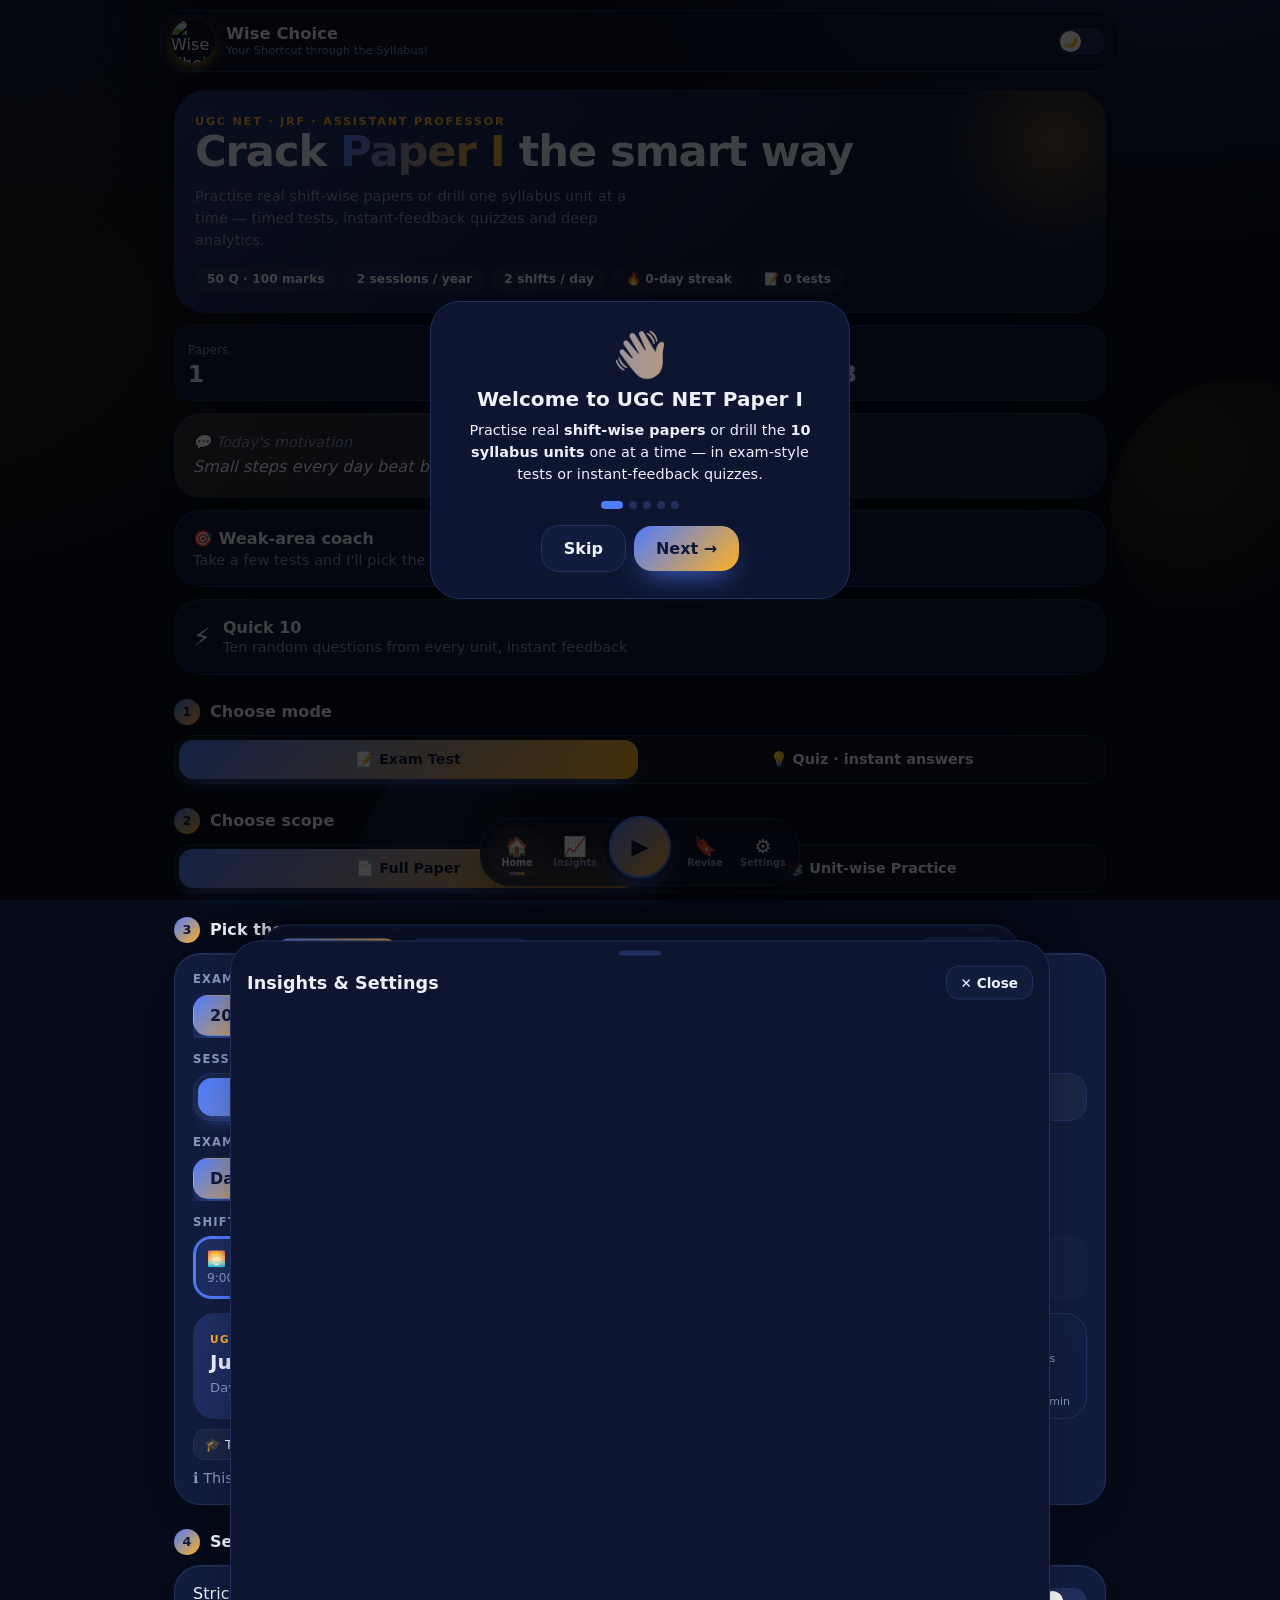
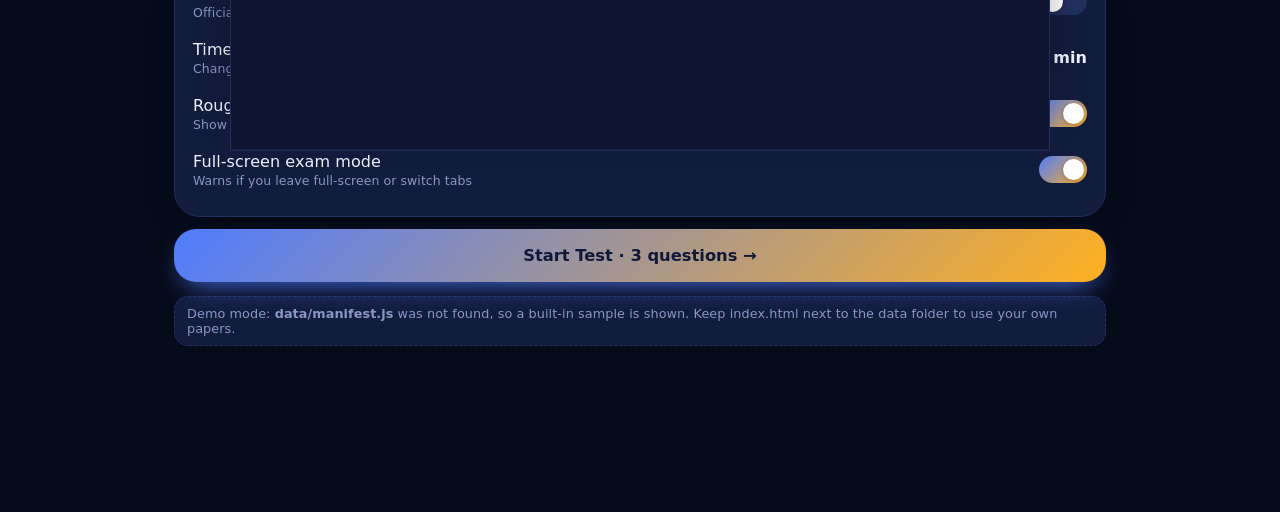
==== index.html @ 8ab63c0c "Add files via upload" ====
<!DOCTYPE html>
<html lang="en" data-theme="dark" data-pal="royal" data-motion="on">
<head>
<meta charset="UTF-8">
<meta name="viewport" content="width=device-width, initial-scale=1, viewport-fit=cover">
<meta name="theme-color" content="#060b1a">
<title>UGC NET JRF Paper I · Wise Choice</title>
<link rel="stylesheet" href="style.css">
<link rel="icon" type="image/png" href="favicon.png">
<link rel="apple-touch-icon" href="apple-touch-icon.png">
</head>
<body data-view="home">
<div class="bg"><i></i><i></i><i></i><i></i></div>

<!-- floating glass header island -->
<header>
  <span class="brand"><img class="mk" src="logo.png" alt="Wise Choice logo" width="44" height="44"><span><b>Wise Choice</b><small>Your Shortcut through the Syllabus!</small></span></span>
  <button class="sw" id="tgl" data-act="theme" aria-label="Dark / light mode"><i></i></button>
</header>
<main id="app"></main>

<!-- question palette drawer -->
<div class="shade" id="shade" data-act="closegrid"></div>
<div id="drawer" aria-label="Question palette"></div>

<!-- insights / revision / settings sheet -->
<div class="shade" id="shade2" data-act="closesheet"></div>
<div id="sheet" aria-label="Insights, revision and settings">
  <div class="grab"></div>
  <div class="shead"><b>Insights &amp; Settings</b><button class="btn g s" data-act="closesheet">✕ Close</button></div>
  <div class="tabs" id="stabs"></div>
  <div id="sbody"></div>
</div>

<!-- rough pad + calculator -->
<div id="tools" aria-label="Rough work pad and calculator">
  <div class="thead">
    <div class="row"><button class="chip on" id="tabPad" data-act="ttab" data-v="pad">✏️ Rough pad</button><button class="chip" id="tabCalc" data-act="ttab" data-v="calc">🧮 Calculator</button></div>
    <button class="btn g s" data-act="toolsclose">✕ Close</button>
  </div>
  <div id="padWrap">
    <div class="ptools">
      <button class="dot on" data-pc="auto" data-act="padcol" data-v="auto" style="background:var(--tx)" aria-label="Default ink"></button>
      <button class="dot" data-pc="#ef4444" data-act="padcol" data-v="#ef4444" style="background:#ef4444" aria-label="Red"></button>
      <button class="dot" data-pc="#3b82f6" data-act="padcol" data-v="#3b82f6" style="background:#3b82f6" aria-label="Blue"></button>
      <button class="dot" data-pc="#10b981" data-act="padcol" data-v="#10b981" style="background:#10b981" aria-label="Green"></button>
      <button class="chip" id="bErase" data-act="paderase">🧽 Eraser</button>
      <button class="chip" data-act="padundo">↩ Undo</button>
      <button class="chip" data-act="padclear">Clear</button>
    </div>
    <canvas id="pad"></canvas>
  </div>
  <div id="calcWrap" style="display:none">
    <div class="cdisp"><small id="cexp"></small><b id="cval">0</b></div>
    <div class="ckeys" id="ckeys"></div>
  </div>
</div>

<input type="file" id="imp" accept=".json,application/json" style="display:none">

<!-- floating action dock: navigation on every screen, test tools during a test -->
<nav id="dock" data-mode="nav" aria-label="Quick actions">
  <button class="dk n" id="dHome" data-act="home" aria-label="Home"><i>🏠</i><span>Home</span></button>
  <button class="dk n" id="dIns"  data-act="sheet" data-v="all" aria-label="Insights"><i>📈</i><span>Insights</span></button>
  <button class="dk go n" data-act="go" aria-label="Start"><i>▶</i></button>
  <button class="dk n" id="dRev"  data-act="sheet" data-v="sav" aria-label="Revision"><i>🔖</i><span>Revise</span></button>
  <button class="dk n" id="dSet"  data-act="sheet" data-v="set" aria-label="Settings"><i>⚙️</i><span>Settings</span></button>

  <button class="dk t" id="bGrid" data-act="grid" aria-label="Question palette"><i>▦</i><span>Palette</span></button>
  <button class="dk t" id="bPad"  data-act="tools" data-v="pad" aria-label="Rough pad"><i>✏️</i><span>Pad</span></button>
  <button class="dk t" id="bCalc" data-act="tools" data-v="calc" aria-label="Calculator"><i>🧮</i><span>Calc</span></button>
  <button class="dk t" data-act="sheet" data-v="all" aria-label="Insights"><i>📈</i><span>Stats</span></button>
  <button class="dk t danger" id="bExit" data-act="exit" aria-label="Exit test"><i>✕</i><span>Exit</span></button>
</nav>

<!-- overlays -->
<div class="ov" id="pause"><div class="ovc">
  <div class="big">⏸</div><h2>Test paused</h2>
  <p class="mu" style="margin:6px 0 16px">The timer is stopped · <b id="pLeft"></b> left.<br>Questions are hidden while paused.</p>
  <div class="row" style="justify-content:center"><button class="btn" data-act="unpause">▶ Resume</button><button class="btn g" data-act="pauseexit">Save &amp; exit</button></div>
</div></div>
<div class="ov dim" id="warn"><div class="ovc">
  <div class="big">⚠️</div><h2>You left full-screen</h2>
  <p class="mu" style="margin:6px 0 16px">In the real exam this would be flagged. Your timer is still running.</p>
  <div class="row" style="justify-content:center"><button class="btn" data-act="fsback">Return to full-screen</button><button class="btn g" data-act="fsskip">Continue</button></div>
</div></div>
<div class="ov dim" id="tour"></div>
<canvas id="cf"></canvas><div id="toast"></div>

<!-- 1) exam rules + units + shifts + quotes + list of paper files -->
<script src="data/manifest.js"></script>
<!-- 2) app logic (paper files are loaded from the paths in manifest.js) -->
<script src="app.js"></script>
</body>
</html>
---- style.css ----
/* ===== UGC NET JRF Paper I · "Aurora" design ===== */
[data-theme=dark]{--bg:#060b1a;--bg2:#0d1530;--card:#121c3d;--tx:#eef2ff;--mu:#8b97c4;--bd:#223060;--gl:#ffffff0a;--sh:#000a}
[data-theme=light]{--bg:#f4f1ea;--bg2:#fffdf8;--card:#ffffff;--tx:#10183a;--mu:#5f6a96;--bd:#e2ddd0;--gl:#10183a08;--sh:#2a2a5040}
[data-pal=royal]{--a:#4f7cff;--b:#ffb020}
[data-pal=emerald]{--a:#1fbf8f;--b:#f2d04b}
[data-pal=sunset]{--a:#ff8a3d;--b:#f0486b}
[data-pal=violet]{--a:#8b6cff;--b:#ff7ac6}
[data-pal=rose]{--a:#f0567a;--b:#ffb36b}
html{font-size:var(--fs,16px)}
*{box-sizing:border-box;margin:0;font-family:system-ui,-apple-system,"Segoe UI",Roboto,"Helvetica Neue",sans-serif;-webkit-tap-highlight-color:transparent}
body{color:var(--tx);min-height:100vh;min-height:100dvh;overflow-x:hidden;transition:background .3s,color .3s;letter-spacing:.005em;
  background:radial-gradient(900px 520px at 90% -10%,color-mix(in srgb,var(--a) 26%,transparent),transparent 70%),radial-gradient(700px 420px at -10% 35%,color-mix(in srgb,var(--b) 14%,transparent),transparent 70%),var(--bg);background-attachment:fixed}
button{font:inherit;color:inherit;cursor:pointer}
b{font-weight:800}
.mu{color:var(--mu);font-size:.9rem}

/* decorative orbs */
.bg{position:fixed;inset:0;z-index:0;pointer-events:none;overflow:hidden}
[data-motion=off] .bg{display:none}
.bg i{position:absolute;border-radius:50%;opacity:.16;background:radial-gradient(circle at 30% 30%,var(--a),transparent 70%);animation:drift 24s ease-in-out infinite alternate}
.bg i:nth-child(1){width:320px;height:320px;top:-70px;left:-80px}
.bg i:nth-child(2){width:260px;height:260px;top:42%;right:-90px;background:radial-gradient(circle at 30% 30%,var(--b),transparent 70%);animation-duration:30s;animation-delay:-8s}
.bg i:nth-child(3){width:200px;height:200px;bottom:-60px;left:28%;animation-duration:26s;animation-delay:-14s}
.bg i:nth-child(4){width:90px;height:90px;top:20%;left:62%;background:radial-gradient(circle,var(--b),transparent 70%);animation-duration:19s}
@keyframes drift{to{transform:translate3d(50px,-60px,0) scale(1.2)}}

/* floating header island */
header{position:sticky;top:10px;z-index:20;display:flex;justify-content:space-between;align-items:center;gap:10px;width:calc(100% - 24px);max-width:960px;margin:calc(10px + env(safe-area-inset-top)) auto 0;padding:8px 14px 8px 10px;border-radius:24px;border:1px solid var(--bd);background:color-mix(in srgb,var(--bg2) 72%,transparent);backdrop-filter:blur(18px);-webkit-backdrop-filter:blur(18px);box-shadow:0 14px 34px -22px var(--sh)}
body[data-view=test] header{display:none}
.brand{display:flex;align-items:center;gap:11px;min-width:0}
.brand img.mk{width:44px;height:44px;border-radius:50%;object-fit:cover;box-shadow:0 4px 16px -4px var(--b);flex:none}
.brand b{display:block;font-size:1.02rem;line-height:1.1}
.brand small{display:block;color:var(--mu);font-size:.7rem;margin-top:2px}
main{position:relative;z-index:1;max-width:960px;margin:0 auto;padding:18px 14px 150px}
main.in{animation:in .4s cubic-bezier(.2,.8,.2,1)}
@keyframes in{from{opacity:0;transform:translateY(16px)}}
h1{font-size:clamp(1.7rem,6.4vw,2.7rem);line-height:1.08;letter-spacing:-.025em;font-weight:900}
h2{font-size:1.05rem;font-weight:800}
.grad{background:linear-gradient(100deg,var(--a),var(--b));-webkit-background-clip:text;background-clip:text;color:transparent}

/* switch */
.sw{width:48px;height:27px;border-radius:20px;border:0;background:var(--bd);position:relative;flex:none;transition:background .25s}
.sw i{position:absolute;top:3px;left:3px;width:21px;height:21px;border-radius:50%;background:#fff;display:grid;place-items:center;font-size:12px;font-style:normal;transition:transform .25s;box-shadow:0 1px 4px #0004}
.sw.on,[data-theme=light] #tgl{background:linear-gradient(135deg,var(--a),var(--b))}
.sw.on i,[data-theme=light] #tgl i{transform:translateX(21px)}
#tgl i::before{content:"🌙"}[data-theme=light] #tgl i::before{content:"☀️"}

/* surfaces */
.card{background:var(--card);border:1px solid var(--bd);border-radius:26px;padding:18px;margin-bottom:12px;box-shadow:0 1px 0 #ffffff0d inset,0 20px 44px -30px var(--sh)}
.hero{position:relative;overflow:hidden;border-radius:32px;padding:24px 20px 20px;margin-bottom:12px;border:1px solid var(--bd);background:linear-gradient(135deg,color-mix(in srgb,var(--a) 30%,var(--card)),var(--card) 62%)}
.hero::after{content:"";position:absolute;right:-60px;top:-60px;width:220px;height:220px;border-radius:50%;background:radial-gradient(circle,color-mix(in srgb,var(--b) 55%,transparent),transparent 70%);opacity:.55;pointer-events:none}
.kick{font-size:.7rem;font-weight:800;letter-spacing:.16em;text-transform:uppercase;color:var(--b)}
.hero p{margin:10px 0 14px;max-width:48ch;line-height:1.55;position:relative}
.hero h1,.hero .kick,.hero .row{position:relative;z-index:1}
.pill{display:inline-block;font-size:.76rem;font-weight:800;padding:5px 11px;border-radius:12px;background:var(--gl);border:1px solid var(--bd)}
.bento{display:grid;grid-template-columns:repeat(3,1fr);gap:10px;margin-bottom:12px}
.stats{display:grid;grid-template-columns:repeat(2,1fr);gap:10px;margin-bottom:12px}
.stat{background:var(--card);border:1px solid var(--bd);border-radius:20px;padding:13px}
.stat .mu{font-size:.74rem}
.stat b{display:block;font-size:1.45rem;margin-top:2px;letter-spacing:-.02em;background:linear-gradient(120deg,var(--tx),var(--a));-webkit-background-clip:text;background-clip:text;color:transparent}
.quote{background:linear-gradient(135deg,color-mix(in srgb,var(--b) 14%,var(--card)),var(--card));font-style:italic}
.quote p{margin-top:4px;line-height:1.5}
.hint{display:flex;justify-content:space-between;align-items:center;gap:10px}
.quick{display:flex;align-items:center;gap:12px;text-align:left;width:100%;cursor:pointer;font:inherit}
.quick i{font-style:normal;font-size:1.6rem}
.note{font-size:.8rem;padding:9px 12px;border-radius:14px;background:var(--card);border:1px dashed var(--bd);margin-top:14px;color:var(--mu)}
.tag{font-size:.72rem;padding:2px 9px;border-radius:10px;background:var(--bd);color:var(--mu);white-space:nowrap}

/* build-your-session steps */
.step{display:flex;align-items:center;gap:10px;margin:24px 0 10px;font-weight:800}
.step i{font-style:normal;width:26px;height:26px;border-radius:50%;display:grid;place-items:center;font-size:.8rem;color:#10183a;background:linear-gradient(135deg,var(--a),var(--b))}
.lbl{font-size:.72rem;font-weight:800;letter-spacing:.1em;text-transform:uppercase;color:var(--mu);margin:14px 0 7px}
.lbl:first-child{margin-top:0}
.seg{display:flex;gap:4px;padding:4px;border-radius:18px;background:var(--gl);border:1px solid var(--bd)}
.seg button{flex:1;border:0;background:transparent;padding:11px 8px;border-radius:14px;font-weight:700;font-size:.9rem;transition:.2s}
.seg button.on{background:linear-gradient(135deg,var(--a),var(--b));color:#10183a;box-shadow:0 8px 20px -10px var(--a)}
.seg button:disabled{opacity:.35}
.hscroll{display:flex;gap:8px;overflow-x:auto;scrollbar-width:none;padding:2px 0}
.hscroll::-webkit-scrollbar{display:none}
.hscroll .chip{flex:none;white-space:nowrap}
.chips{display:flex;flex-wrap:wrap;gap:8px}
.chip{padding:10px 16px;border-radius:15px;border:1px solid var(--bd);background:var(--card);font-weight:700;transition:transform .15s}
.chip:active{transform:scale(.94)}
.chip.on{background:linear-gradient(135deg,var(--a),var(--b));color:#10183a;font-weight:800;border-color:transparent;box-shadow:0 8px 20px -8px var(--a)}
.chip:disabled{opacity:.35}
.shifts{display:grid;grid-template-columns:1fr 1fr;gap:10px}
.shift{display:flex;flex-direction:column;gap:3px;text-align:left;padding:13px;border-radius:18px;border:1px solid var(--bd);background:var(--gl);transition:.2s;position:relative}
.shift b{font-size:.95rem}.shift small{color:var(--mu);font-size:.76rem}
.shift em{position:absolute;right:11px;top:11px;font-style:normal;font-size:.72rem;font-weight:800;padding:2px 8px;border-radius:9px;background:var(--bd)}
.shift.on{border-color:var(--a);background:color-mix(in srgb,var(--a) 18%,var(--card));box-shadow:0 0 0 2px var(--a) inset}
.shift:disabled{opacity:.35}

/* paper ticket */
.ticket{display:flex;align-items:stretch;border-radius:22px;overflow:hidden;border:1px solid var(--bd);margin-top:14px;background:linear-gradient(135deg,color-mix(in srgb,var(--a) 20%,var(--card)),var(--card))}
.ticket>div:first-child{flex:1;padding:14px 16px}
.ticket small{font-size:.66rem;font-weight:800;letter-spacing:.14em;text-transform:uppercase;color:var(--b)}
.ticket b{display:block;font-size:1.25rem;margin:3px 0}
.ticket span{font-size:.82rem;color:var(--mu)}
.ticket .tr{display:grid;gap:2px;place-content:center;text-align:center;padding:10px 16px;border-left:2px dashed var(--bd);min-width:96px}
.ticket .tr b{font-size:1.4rem;margin:0}
.ticket .tr span{font-size:.68rem}

/* unit grid */
.tgrid{display:flex;flex-wrap:wrap;gap:8px;margin-top:10px}
.tgrid .tag{display:flex;align-items:center;gap:6px;padding:7px 11px;border-radius:12px;font-size:.78rem;background:var(--gl);color:var(--tx);border:1px solid var(--bd)}
.units{display:grid;grid-template-columns:repeat(2,1fr);gap:10px;margin-top:10px}
@media(min-width:620px){.units{grid-template-columns:repeat(3,1fr)}.bento{gap:12px}}
.unit{position:relative;display:flex;flex-direction:column;gap:6px;text-align:left;padding:13px;border-radius:20px;border:1px solid var(--bd);background:var(--gl);min-height:98px;transition:.2s}
.unit .ui{font-size:1.4rem;line-height:1}
.unit .un{font-size:.82rem;font-weight:800;line-height:1.2}
.unit .um{font-size:.68rem;color:var(--mu);font-weight:700;letter-spacing:.06em;text-transform:uppercase}
.unit .cn{position:absolute;right:10px;top:10px;min-width:26px;padding:2px 8px;border-radius:10px;background:var(--bd);font-size:.75rem;font-weight:800;text-align:center}
.unit.on{border-color:var(--a);background:color-mix(in srgb,var(--a) 20%,var(--card));box-shadow:0 0 0 2px var(--a) inset}
.unit:disabled{opacity:.35}
.mdot{display:inline-block;width:8px;height:8px;border-radius:50%;margin-left:5px;vertical-align:middle}
.mu .mdot{margin:0 2px 0 8px}
.line{display:flex;justify-content:space-between;align-items:center;gap:12px;padding:10px 0}
.line small{display:block;color:var(--mu);font-size:.78rem;margin-top:2px}
.row{display:flex;gap:8px;flex-wrap:wrap;align-items:center}
input[type=number]{width:76px;padding:8px;border-radius:12px;border:1px solid var(--bd);background:var(--bg);color:var(--tx)}

/* buttons */
.btn{border:0;padding:13px 22px;border-radius:18px;font-weight:800;color:#10183a;background:linear-gradient(135deg,var(--a),var(--b));box-shadow:0 12px 28px -12px var(--a);transition:transform .15s}
.btn:active{transform:scale(.95)}
.btn.g{color:var(--tx);background:var(--card);border:1px solid var(--bd);box-shadow:none}
.btn.s{padding:8px 14px;font-size:.85rem;border-radius:13px}
.btn.cta{width:100%;padding:17px;font-size:1.02rem;border-radius:22px}
.sel:focus,.btn:focus-visible,.chip:focus-visible,.opt:focus-visible,.unit:focus-visible,.shift:focus-visible{outline:2px solid var(--a);outline-offset:2px}

/* floating dock */
#dock{position:fixed;left:50%;bottom:calc(14px + env(safe-area-inset-bottom));transform:translateX(-50%);z-index:30;display:flex;align-items:flex-end;gap:2px;padding:7px 8px;border-radius:30px;border:1px solid var(--bd);background:color-mix(in srgb,var(--bg2) 80%,transparent);backdrop-filter:blur(20px);-webkit-backdrop-filter:blur(20px);box-shadow:0 18px 40px -14px var(--sh);max-width:calc(100% - 16px)}
.dk{position:relative;width:56px;height:52px;border:0;border-radius:20px;background:transparent;display:flex;flex-direction:column;align-items:center;justify-content:center;gap:1px;transition:transform .2s,background .2s}
.dk i{font-style:normal;font-size:19px;line-height:1}
.dk span{font-size:.6rem;font-weight:700;color:var(--mu)}
.dk:active{transform:scale(.88)}
.dk.on{background:var(--gl)}.dk.on span{color:var(--tx)}
.dk.on::after{content:"";position:absolute;bottom:3px;width:16px;height:3px;border-radius:3px;background:linear-gradient(90deg,var(--a),var(--b))}
.dk.go{width:62px;height:62px;margin:-22px 4px 0;border-radius:50%;background:linear-gradient(135deg,var(--a),var(--b));box-shadow:0 12px 26px -8px var(--a),0 0 0 5px color-mix(in srgb,var(--bg) 85%,transparent)}
.dk.go i{font-size:22px;color:#10183a}
.dk.go::after{content:"";position:absolute;inset:0;border-radius:50%;border:2px solid var(--a);animation:ring 2.6s ease-out infinite;pointer-events:none}
[data-motion=off] .dk.go::after{display:none}
@keyframes ring{from{transform:scale(1);opacity:.7}to{transform:scale(1.55);opacity:0}}
.dk.danger i{color:#ef4444}
#dock[data-mode=nav] .t{display:none}
#dock[data-mode=test] .n{display:none}
#dock[data-mode=test] .dk{width:54px}

/* shades, drawer, sheet */
.shade{position:fixed;inset:0;background:#0008;z-index:40;display:none}
.shade.show{display:block}
#shade2{z-index:60}
#drawer{position:fixed;top:0;right:0;height:100%;width:300px;max-width:86vw;z-index:50;background:var(--bg2);border-left:1px solid var(--bd);border-radius:26px 0 0 26px;padding:20px;padding-top:calc(20px + env(safe-area-inset-top));overflow:auto;transform:translateX(105%);transition:transform .32s cubic-bezier(.2,.8,.2,1)}
#drawer.show{transform:none}
#sheet{position:fixed;left:0;right:0;bottom:0;height:90vh;height:90dvh;max-width:820px;margin:0 auto;z-index:70;background:var(--bg2);border:1px solid var(--bd);border-radius:30px 30px 0 0;display:flex;flex-direction:column;transform:translateY(105%);transition:transform .34s cubic-bezier(.2,.8,.2,1);box-shadow:0 -20px 50px -20px var(--sh)}
#sheet.show{transform:none}
.grab{width:42px;height:5px;border-radius:5px;background:var(--bd);margin:9px auto 0}
.shead{display:flex;justify-content:space-between;align-items:center;padding:10px 16px 4px}
.shead b{font-size:1.1rem}
.tabs{display:flex;gap:8px;overflow-x:auto;padding:6px 16px 10px;scrollbar-width:none}
.tabs::-webkit-scrollbar{display:none}
.tabs .chip{white-space:nowrap;padding:8px 14px;font-size:.86rem;flex:none}
#sbody{flex:1;overflow:auto;padding:4px 16px calc(28px + env(safe-area-inset-bottom))}
.sec{font-weight:800;font-size:.76rem;letter-spacing:.08em;text-transform:uppercase;color:var(--mu);margin:18px 0 8px}
.empty{text-align:center;padding:40px 10px;color:var(--mu)}.empty b{display:block;font-size:2.2rem;margin-bottom:6px}
.bar{height:7px;border-radius:7px;background:var(--bd);overflow:hidden;margin:8px 0 12px}
.bar i{display:block;height:100%;background:linear-gradient(90deg,var(--a),var(--b));transition:width .3s}
.strip{display:flex;flex-wrap:wrap;gap:5px;margin-bottom:12px}
.strip span{min-width:27px;height:27px;border-radius:9px;font-size:.7rem;display:grid;place-items:center;color:#fff;font-weight:700;padding:0 3px}
.cnum{display:flex;flex-wrap:wrap;gap:5px;margin-top:6px}
.cnum span{min-width:26px;height:24px;padding:0 6px;border-radius:8px;display:grid;place-items:center;font-size:.72rem;font-weight:700;color:#fff}
.mtx{display:grid;grid-template-columns:1.4fr repeat(3,1fr);gap:6px;font-size:.85rem;text-align:center;align-items:center}
.mtx b{font-size:.75rem;color:var(--mu)}.mtx .l{text-align:left;font-weight:700}
.legend{display:flex;align-items:center;gap:4px;justify-content:flex-end;font-size:.72rem;color:var(--mu);margin-top:6px}
.legend i{width:12px;height:12px;border-radius:3px;display:inline-block;background:var(--a)}
.codes{display:flex;flex-wrap:wrap;gap:4px 10px;font-size:.68rem;color:var(--mu);margin-top:6px}.codes b{color:var(--tx)}
.dot{width:28px;height:28px;border-radius:50%;border:2px solid var(--bg2);box-shadow:0 0 0 1px var(--bd)}
.dot.on{box-shadow:0 0 0 3px var(--tx)}

/* test screen */
.cap{position:sticky;top:calc(10px + env(safe-area-inset-top));z-index:15;display:flex;align-items:center;justify-content:space-between;gap:8px;padding:8px 10px 8px 16px;margin-bottom:10px;border-radius:22px;border:1px solid var(--bd);background:color-mix(in srgb,var(--bg2) 78%,transparent);backdrop-filter:blur(18px);-webkit-backdrop-filter:blur(18px);box-shadow:0 14px 30px -20px var(--sh)}
.cq b{font-size:1.05rem}.cq span{color:var(--mu);font-size:.8rem;margin-left:6px}
.cap .row{flex-wrap:nowrap}
.timer{font-weight:800;padding:7px 14px;border-radius:14px;background:var(--gl);border:1px solid var(--bd);font-variant-numeric:tabular-nums}
.timer.low{color:#ef4444}
.sm{margin-bottom:14px}.sm .chip{padding:6px 12px;font-size:.85rem}
.tscroll{flex-wrap:nowrap;overflow-x:auto;scrollbar-width:none;padding-bottom:2px}
.tscroll::-webkit-scrollbar{display:none}
.tscroll .chip{flex:none;white-space:nowrap}
.qt{display:block;font-size:1.14rem;line-height:1.55;font-weight:700}
.psg{margin:10px 0 4px;padding:12px 14px;border-radius:16px;background:var(--gl);border:1px solid var(--bd);line-height:1.6;font-size:.95rem}
.psg table{border-collapse:collapse;width:100%;font-size:.9rem}
.psg th,.psg td{border:1px solid var(--bd);padding:6px 10px;text-align:center}
.psg th{background:var(--gl)}
.opt{display:flex;align-items:center;gap:12px;width:100%;text-align:left;padding:13px 14px;margin-top:10px;border-radius:18px;border:1px solid var(--bd);background:var(--gl);transition:transform .15s,background .2s}
.opt .ol{flex:none;width:30px;height:30px;border-radius:10px;display:grid;place-items:center;font-weight:900;font-size:.85rem;background:var(--bd)}
.opt .ot{flex:1;line-height:1.4}
button.opt:active{transform:scale(.98)}
.opt.sel{background:linear-gradient(135deg,var(--a),var(--b));color:#10183a;border-color:transparent;font-weight:700}
.opt.sel .ol{background:#10183a22}
.opt.ok{background:#10b98126;border-color:#10b981}.opt.ok .ol{background:#10b981;color:#fff}
.opt.bad{background:#ef444426;border-color:#ef4444}.opt.bad .ol{background:#ef4444;color:#fff}
.expl{margin-top:12px;padding:12px 14px;border-radius:16px;background:var(--gl);border:1px solid var(--bd);line-height:1.55;font-size:.95rem;animation:in .25s}
.flags{display:flex;flex-wrap:wrap;align-items:center;gap:6px;margin-top:14px}
.flags .chip{padding:6px 12px;font-size:.82rem}
.grid{display:grid;grid-template-columns:repeat(5,1fr);gap:8px;margin:14px 0}
.qn{aspect-ratio:1;border-radius:13px;border:1px solid var(--bd);background:var(--card);font-weight:800}
.qn.ans{background:#10b981;color:#fff;border-color:#10b981}.qn.mk{background:#f59e0b;color:#fff;border-color:#f59e0b}.qn.cur{outline:3px solid var(--a)}
.qn.ok{background:#10b981;color:#fff;border-color:#10b981}.qn.bad{background:#ef4444;color:#fff;border-color:#ef4444}
.big{font-size:2.8rem;font-weight:900;background:linear-gradient(90deg,var(--a),var(--b));-webkit-background-clip:text;background-clip:text;color:transparent}
.actions{display:flex;gap:8px;align-items:center}

/* result */
.res{text-align:center;padding:24px 16px 20px;background:linear-gradient(180deg,color-mix(in srgb,var(--a) 16%,var(--card)),var(--card))}
.ringw{position:relative;width:200px;height:200px;margin:2px auto 10px}
.ringw svg{width:100%;height:100%;transform:rotate(-90deg);overflow:visible}
.ringw .t{fill:none;stroke:var(--bd);stroke-width:9}
.ringw .f{fill:none;stroke:url(#rg);stroke-width:9;stroke-linecap:round;stroke-dasharray:326.7;stroke-dashoffset:326.7;animation:rg 1.7s cubic-bezier(.2,.8,.2,1) .15s forwards;filter:drop-shadow(0 0 7px var(--a))}
@keyframes rg{to{stroke-dashoffset:var(--o)}}
.ringc{position:absolute;inset:0;display:grid;place-content:center;gap:2px}
.ringc b{font-size:2.5rem;line-height:1;letter-spacing:-.03em}
.ringc small{color:var(--mu);font-size:.85rem}
.res h3{font-size:1.25rem;margin-bottom:4px}
.rp{display:flex;gap:8px;justify-content:center;flex-wrap:wrap;margin:12px 0 6px}
.rp span{padding:5px 12px;border-radius:12px;background:var(--gl);border:1px solid var(--bd);font-size:.82rem;font-weight:700}
#cf{position:fixed;inset:0;width:100%;height:100%;pointer-events:none;z-index:120}

/* overlays */
.ov{position:fixed;inset:0;z-index:90;background:var(--bg);display:none;place-items:center;padding:20px}
.ov.show{display:grid}
.ov.dim{background:#000b;z-index:95}
#tour{z-index:100}
.ovc{max-width:420px;width:100%;text-align:center;background:var(--bg2);border:1px solid var(--bd);border-radius:30px;padding:26px}
.ovc h2{margin:6px 0 8px;font-size:1.25rem}.ovc p{line-height:1.55}
.dots{display:flex;justify-content:center;gap:6px;margin:16px 0}
.dots i{width:8px;height:8px;border-radius:50%;background:var(--bd)}
.dots i.on{background:var(--a);width:22px;border-radius:6px}
#toast{position:fixed;left:50%;top:calc(22px + env(safe-area-inset-top));transform:translate(-50%,-20px);z-index:110;background:var(--bg2);color:var(--tx);border:1px solid var(--bd);padding:10px 16px;border-radius:16px;font-size:.88rem;font-weight:700;opacity:0;pointer-events:none;transition:.25s;max-width:90vw;box-shadow:0 8px 24px var(--sh)}
#toast.show{opacity:1;transform:translate(-50%,0)}

/* rough pad + calculator */
#tools{position:fixed;left:0;right:0;bottom:0;height:54vh;height:54dvh;max-width:760px;margin:0 auto;z-index:35;background:var(--bg2);border:1px solid var(--bd);border-radius:28px 28px 0 0;display:flex;flex-direction:column;transform:translateY(105%);transition:transform .3s cubic-bezier(.2,.8,.2,1);box-shadow:0 -14px 36px -14px var(--sh)}
#tools.show{transform:none}
.thead{display:flex;justify-content:space-between;align-items:center;padding:12px 14px 6px;gap:8px}
.thead .chip{padding:7px 12px;font-size:.85rem}
#padWrap{flex:1;display:flex;flex-direction:column;min-height:0;padding:0 12px calc(12px + env(safe-area-inset-bottom))}
.ptools{display:flex;gap:8px;align-items:center;flex-wrap:wrap;margin-bottom:8px}
.ptools .chip{padding:5px 11px;font-size:.8rem}.ptools .dot{width:24px;height:24px}
#pad{flex:1;min-height:0;width:100%;border-radius:16px;border:1px dashed var(--bd);background:var(--card);touch-action:none;cursor:crosshair}
#calcWrap{flex:1;min-height:0;display:flex;flex-direction:column;padding:0 12px calc(12px + env(safe-area-inset-bottom))}
.cdisp{background:var(--card);border:1px solid var(--bd);border-radius:16px;padding:8px 14px;text-align:right;margin-bottom:8px}
.cdisp small{display:block;min-height:1em;color:var(--mu);font-size:.8rem}
.cdisp b{font-size:1.7rem;font-variant-numeric:tabular-nums;word-break:break-all}
.ckeys{flex:1;min-height:0;display:grid;grid-template-columns:repeat(4,1fr);grid-template-rows:repeat(5,1fr);gap:6px}
.ckeys button{border-radius:14px;border:1px solid var(--bd);background:var(--card);font-size:1.15rem;font-weight:700;min-height:0}
.ckeys button:active{transform:scale(.94)}
.ckeys .op{background:var(--bd)}
.ckeys .eq{background:linear-gradient(135deg,var(--a),var(--b));color:#10183a;border:0}

@media(min-width:760px){.shifts{gap:14px}.units{gap:12px}}
@media(prefers-reduced-motion:reduce){*{animation:none!important;transition:none!important}.ringw .f{stroke-dashoffset:var(--o)}}
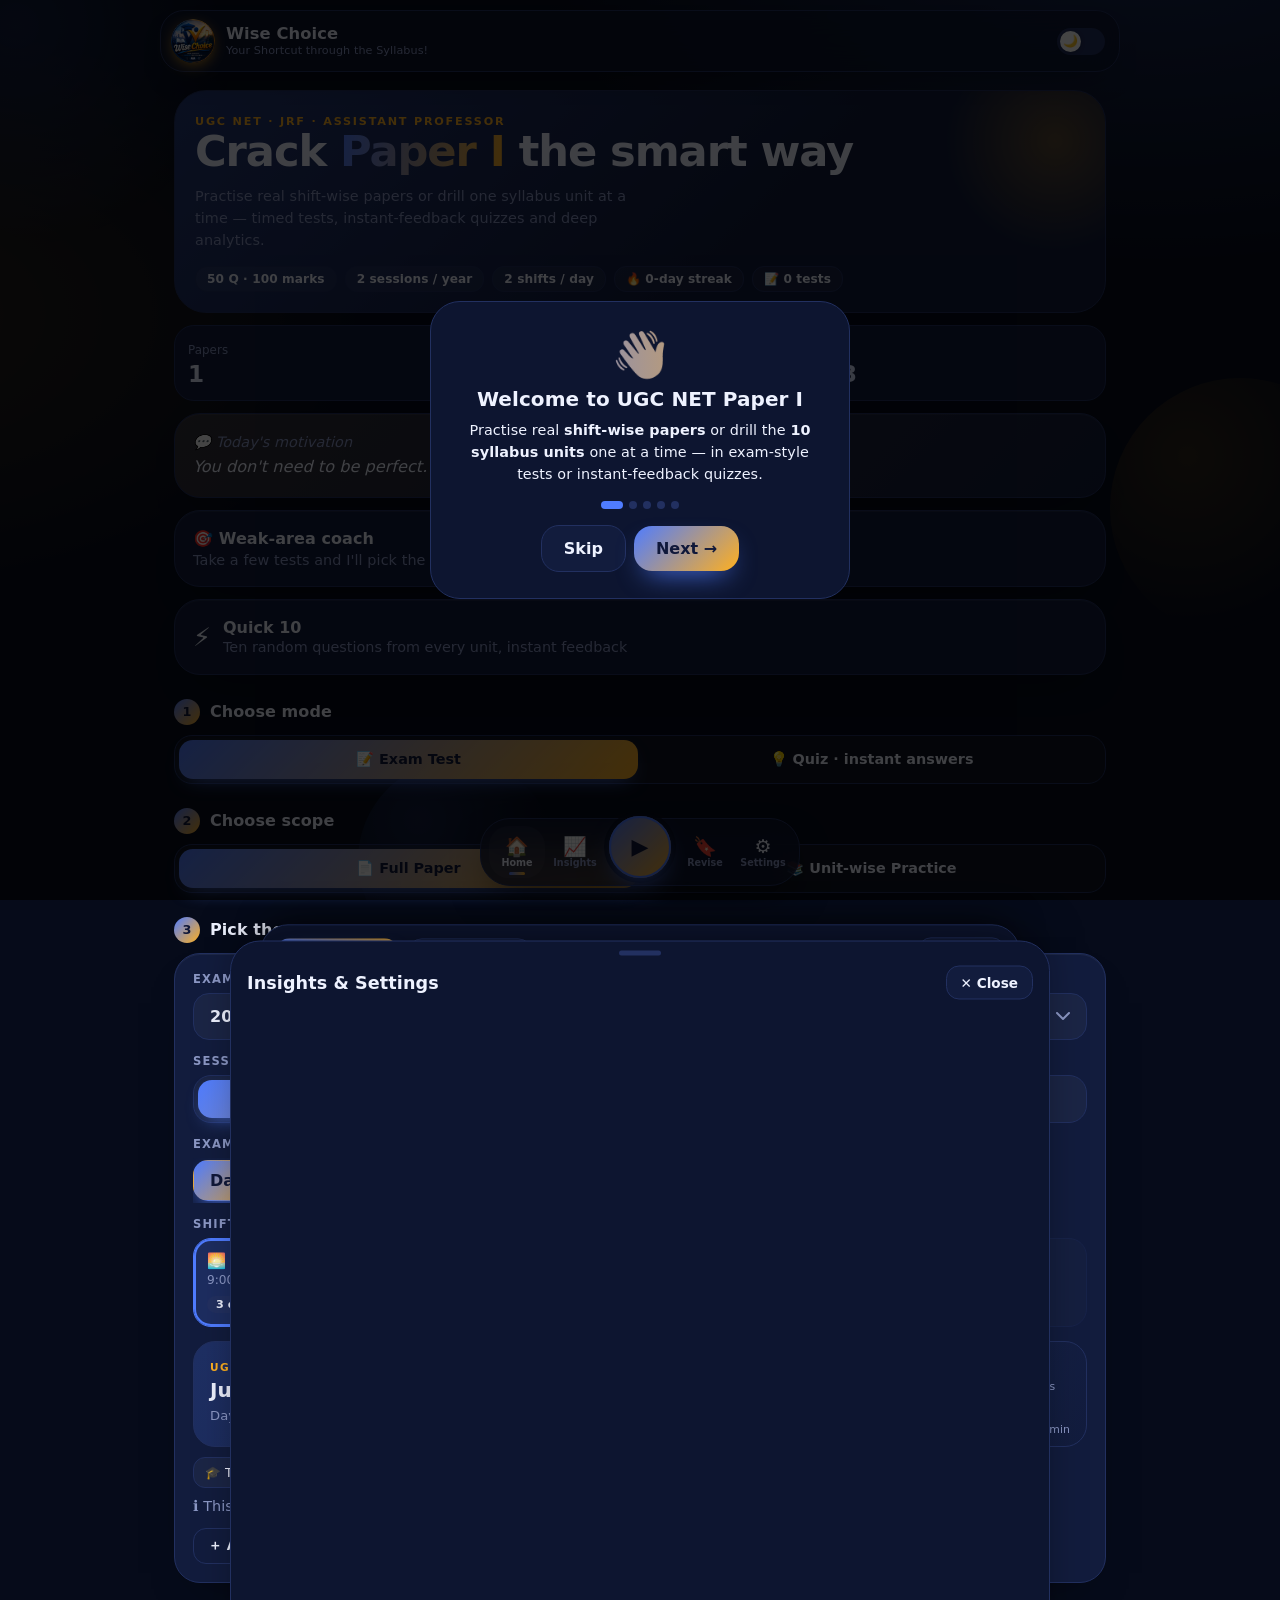
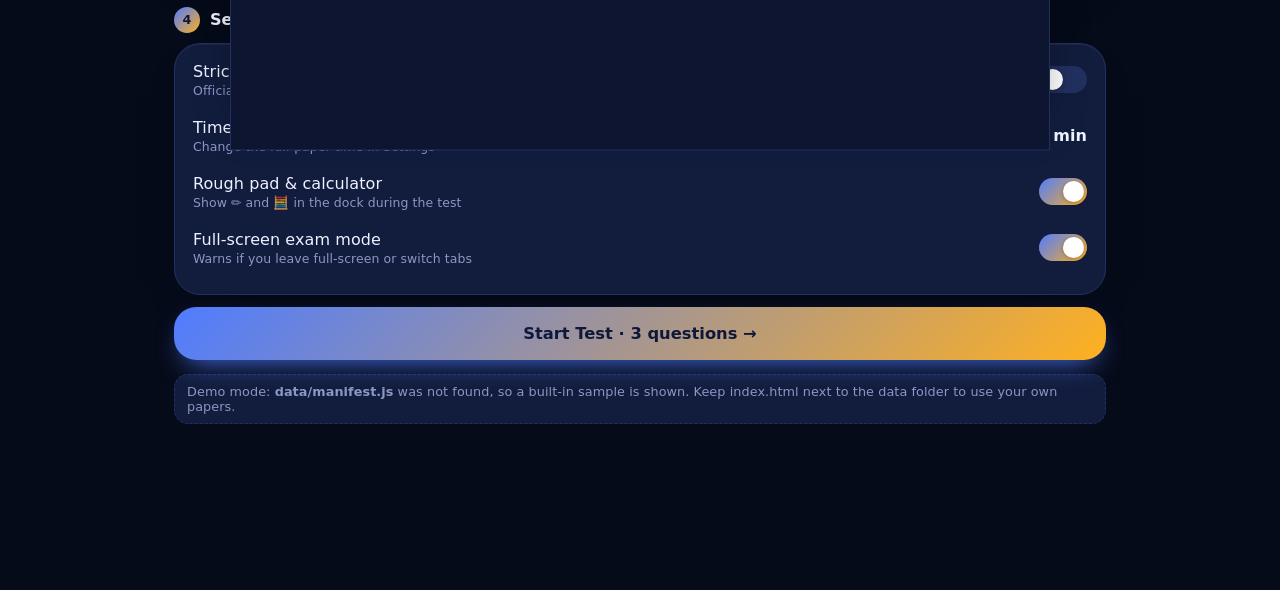
==== commit 6321f432: "Add files via upload" ====
--- a/index.html
+++ b/index.html
@@ -14,14 +14,14 @@
 
 <!-- floating glass header island -->
 <header>
-  <span class="brand"><img class="mk" src="logo.png" alt="Wise Choice logo" width="44" height="44"><span><b>Wise Choice</b><small>Your Shortcut through the Syllabus!</small></span></span>
+  <span class="brand"><img class="mk" src="logo.png" alt="Wise Choice logo" width="44" height="44" onerror="this.style.display='none'"><span><b>Wise Choice</b><small>Your Shortcut through the Syllabus!</small></span></span>
   <button class="sw" id="tgl" data-act="theme" aria-label="Dark / light mode"><i></i></button>
 </header>
 <main id="app"></main>
 
 <!-- question palette drawer -->
 <div class="shade" id="shade" data-act="closegrid"></div>
-<div id="drawer" aria-label="Question palette"></div>
+<div id="drawer" role="dialog" aria-label="Question palette"></div>
 
 <!-- insights / revision / settings sheet -->
 <div class="shade" id="shade2" data-act="closesheet"></div>
@@ -57,6 +57,7 @@
 </div>
 
 <input type="file" id="imp" accept=".json,application/json" style="display:none">
+<input type="file" id="pf" accept=".js,.json,.txt,text/javascript,application/json,text/plain" style="display:none">
 
 <!-- floating action dock: navigation on every screen, test tools during a test -->
 <nav id="dock" data-mode="nav" aria-label="Quick actions">
@@ -85,11 +86,12 @@
   <div class="row" style="justify-content:center"><button class="btn" data-act="fsback">Return to full-screen</button><button class="btn g" data-act="fsskip">Continue</button></div>
 </div></div>
 <div class="ov dim" id="tour"></div>
+<div class="ov dim" id="addp" role="dialog" aria-modal="true" aria-label="Add a paper"></div>
 <canvas id="cf"></canvas><div id="toast"></div>
 
-<!-- 1) exam rules + units + shifts + quotes + list of paper files -->
+<!-- 1) exam rules + units + shifts + quotes + the list of paper files (data/manifest.js) -->
 <script src="data/manifest.js"></script>
-<!-- 2) app logic (paper files are loaded from the paths in manifest.js) -->
+<!-- 2) app logic (loads every file listed in manifest.js) -->
 <script src="app.js"></script>
 </body>
 </html>
--- a/style.css
+++ b/style.css
@@ -86,7 +86,7 @@
 .shifts{display:grid;grid-template-columns:1fr 1fr;gap:10px}
 .shift{display:flex;flex-direction:column;gap:3px;text-align:left;padding:13px;border-radius:18px;border:1px solid var(--bd);background:var(--gl);transition:.2s;position:relative}
 .shift b{font-size:.95rem}.shift small{color:var(--mu);font-size:.76rem}
-.shift em{position:absolute;right:11px;top:11px;font-style:normal;font-size:.72rem;font-weight:800;padding:2px 8px;border-radius:9px;background:var(--bd)}
+.shift .sq{align-self:flex-start;margin-top:6px;font-size:.7rem;font-weight:800;padding:2px 9px;border-radius:9px;background:var(--bd)}
 .shift.on{border-color:var(--a);background:color-mix(in srgb,var(--a) 18%,var(--card));box-shadow:0 0 0 2px var(--a) inset}
 .shift:disabled{opacity:.35}
 
@@ -258,3 +258,21 @@
 
 @media(min-width:760px){.shifts{gap:14px}.units{gap:12px}}
 @media(prefers-reduced-motion:reduce){*{animation:none!important;transition:none!important}.ringw .f{stroke-dashoffset:var(--o)}}
+
+
+/* ---- dropdown (year / day pickers) ---- */
+.dd{width:100%;appearance:none;-webkit-appearance:none;font:inherit;font-weight:700;color:var(--tx);padding:13px 44px 13px 16px;border-radius:16px;border:1px solid var(--bd);background-color:var(--gl);
+  background-image:url("data:image/svg+xml,%3Csvg xmlns='http://www.w3.org/2000/svg' width='14' height='9' viewBox='0 0 14 9'%3E%3Cpath d='M1 1l6 6 6-6' fill='none' stroke='%238b97c4' stroke-width='2' stroke-linecap='round' stroke-linejoin='round'/%3E%3C/svg%3E");
+  background-repeat:no-repeat;background-position:right 16px center;cursor:pointer;transition:border-color .2s,box-shadow .2s}
+.dd:hover{border-color:var(--a)}
+.dd:focus-visible{outline:2px solid var(--a);outline-offset:2px}
+[data-theme=dark] .dd{color-scheme:dark}[data-theme=light] .dd{color-scheme:light}
+.dd option{color:var(--tx);background:var(--card)}
+
+/* ---- add-a-paper dialog + owner check card ---- */
+#addp .ovc{max-height:92dvh;overflow:auto}
+#addp .dd{margin-bottom:2px}
+.warn{margin-top:12px;font-size:.84rem;line-height:1.45;padding:9px 12px;border-radius:14px;background:color-mix(in srgb,#f59e0b 16%,var(--card));border:1px solid color-mix(in srgb,#f59e0b 45%,var(--bd))}
+.warnbox{border-color:color-mix(in srgb,#f59e0b 55%,var(--bd))}
+.warnbox ul{margin:8px 0 0 18px;font-size:.84rem;line-height:1.55}
+.warnbox code{font-family:ui-monospace,Menlo,Consolas,monospace;font-size:.8rem;background:var(--gl);padding:1px 6px;border-radius:6px}
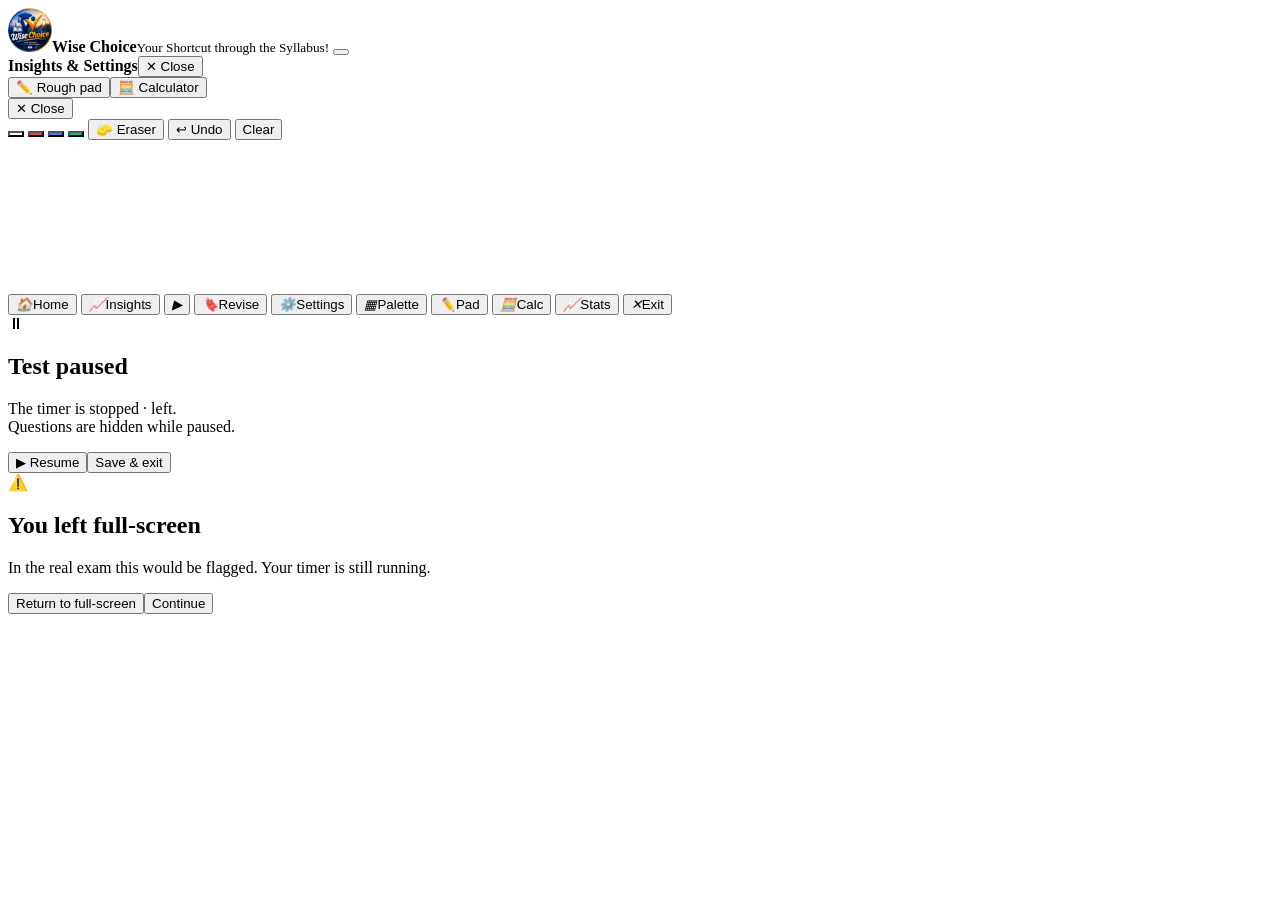
==== commit ba069d8e: "Add files via upload" ====
--- a/index.html
+++ b/index.html
@@ -4,8 +4,9 @@
 <meta charset="UTF-8">
 <meta name="viewport" content="width=device-width, initial-scale=1, viewport-fit=cover">
 <meta name="theme-color" content="#060b1a">
+<meta name="description" content="UGC NET JRF Paper I — practise real shift-wise papers and unit-wise questions with timed tests, instant feedback and analytics.">
 <title>UGC NET JRF Paper I · Wise Choice</title>
-<link rel="stylesheet" href="style.css">
+<link rel="stylesheet" href="css/style.css">
 <link rel="icon" type="image/png" href="favicon.png">
 <link rel="apple-touch-icon" href="apple-touch-icon.png">
 </head>
@@ -89,9 +90,10 @@
 <div class="ov dim" id="addp" role="dialog" aria-modal="true" aria-label="Add a paper"></div>
 <canvas id="cf"></canvas><div id="toast"></div>
 
-<!-- 1) exam rules + units + shifts + quotes + the list of paper files (data/manifest.js) -->
-<script src="data/manifest.js"></script>
-<!-- 2) app logic (loads every file listed in manifest.js) -->
-<script src="app.js"></script>
+<!-- data: exam rules + the list of papers (edit with admin.html) -->
+<script src="data/config.js"></script>
+<script src="data/papers.js"></script>
+<!-- app logic: loads every paper listed in data/papers.js -->
+<script src="js/app.js"></script>
 </body>
 </html>
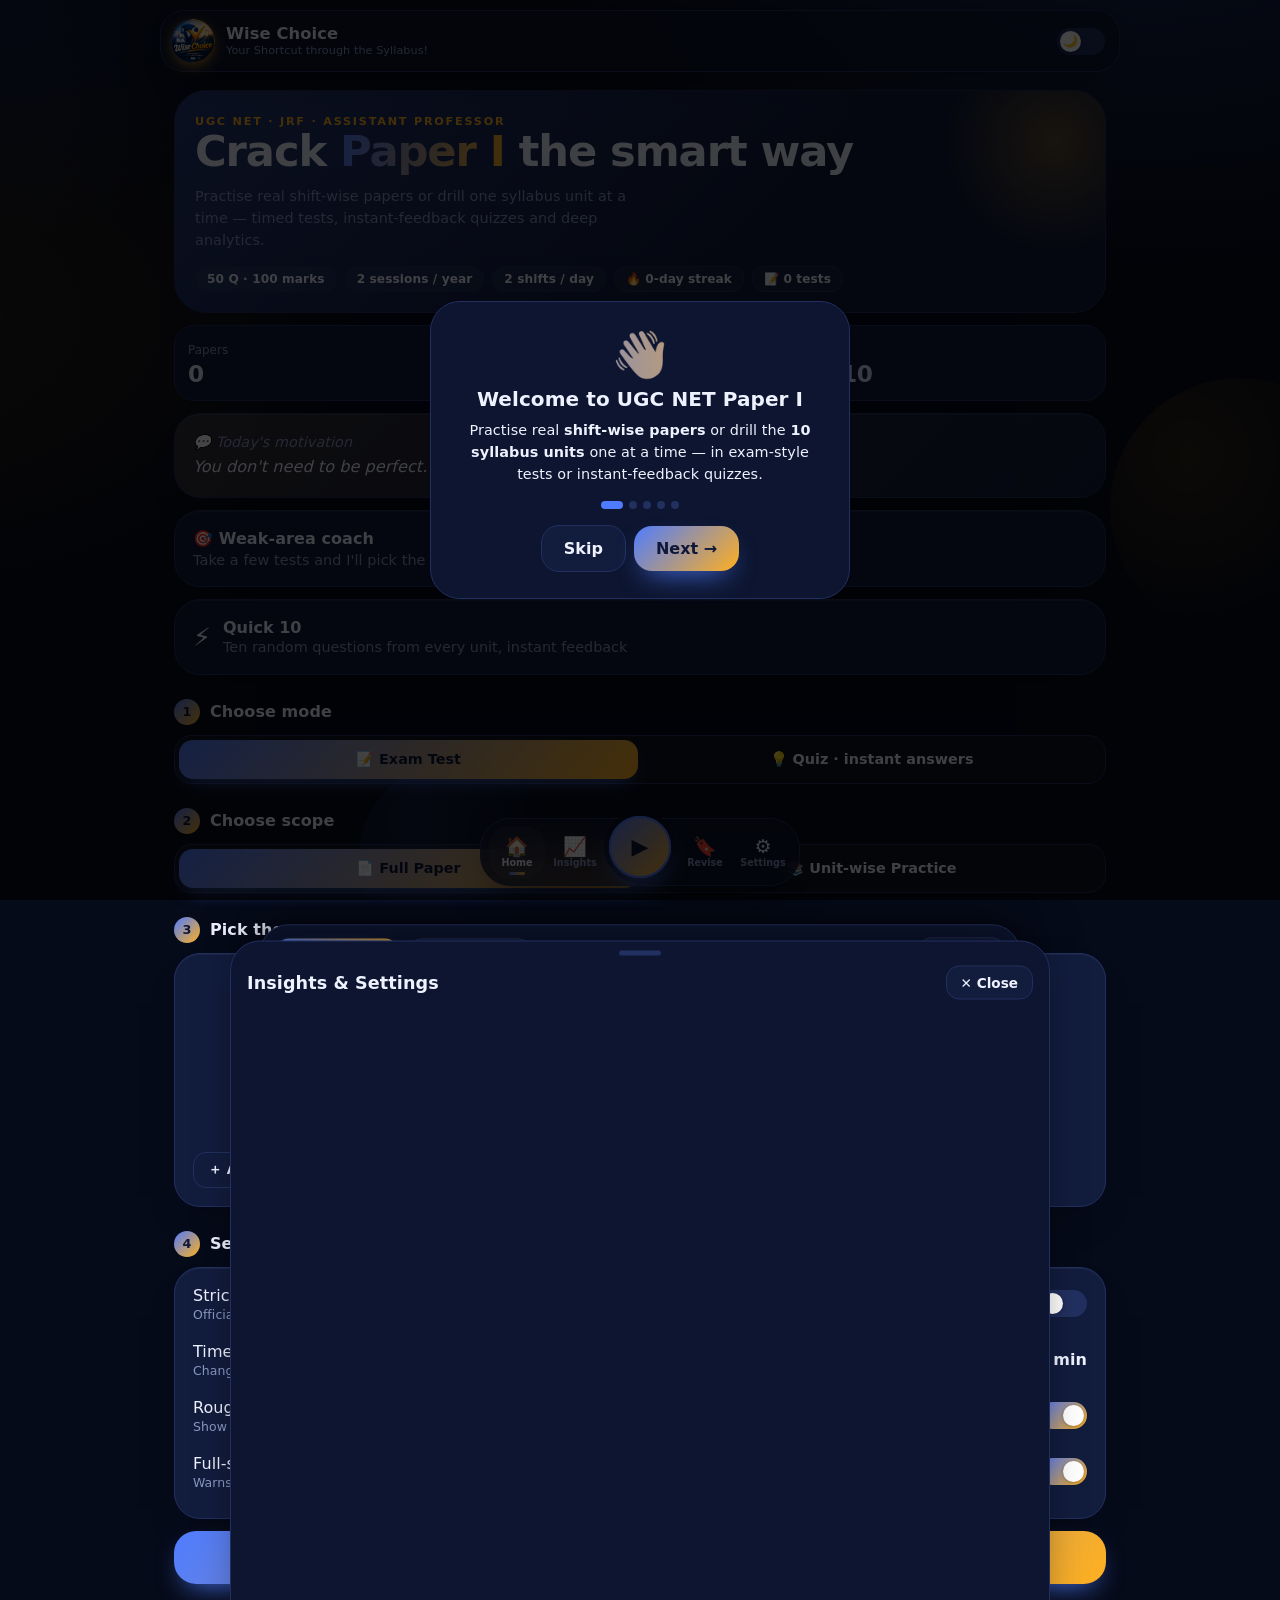
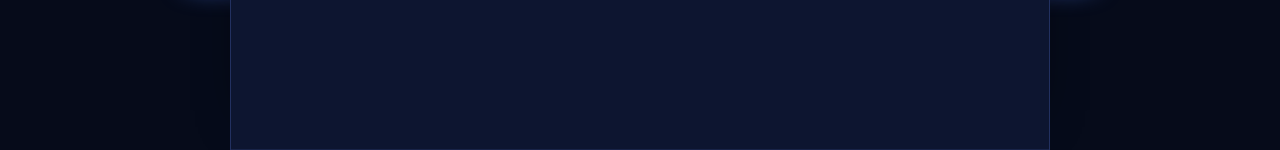
==== commit 7ef75cfd: "Add files via upload" ====
--- a/index.html
+++ b/index.html
@@ -6,7 +6,7 @@
 <meta name="theme-color" content="#060b1a">
 <meta name="description" content="UGC NET JRF Paper I — practise real shift-wise papers and unit-wise questions with timed tests, instant feedback and analytics.">
 <title>UGC NET JRF Paper I · Wise Choice</title>
-<link rel="stylesheet" href="css/style.css">
+<link rel="stylesheet" href="css/style.css?v=3">
 <link rel="icon" type="image/png" href="favicon.png">
 <link rel="apple-touch-icon" href="apple-touch-icon.png">
 </head>
@@ -90,10 +90,35 @@
 <div class="ov dim" id="addp" role="dialog" aria-modal="true" aria-label="Add a paper"></div>
 <canvas id="cf"></canvas><div id="toast"></div>
 
-<!-- data: exam rules + the list of papers (edit with admin.html) -->
-<script src="data/config.js"></script>
-<script src="data/papers.js"></script>
-<!-- app logic: loads every paper listed in data/papers.js -->
-<script src="js/app.js"></script>
+<!-- If something goes wrong, say what — instead of showing a blank page -->
+<script>
+window.__wc = { missing: [], errs: [] };
+window.addEventListener('error', function (e) {
+  var t = e.target;
+  if (t && t !== window && (t.src || t.href)) window.__wc.missing.push((t.src || t.href).replace(/\?.*$/, '').replace(location.href.replace(/[^\/]*$/, ''), ''));
+  else window.__wc.errs.push((e.message || 'Error') + (e.filename ? '  [' + e.filename.replace(/\?.*$/, '').split('/').slice(-2).join('/') + ':' + e.lineno + ']' : ''));
+}, true);
+window.addEventListener('load', function () {
+  setTimeout(function () {
+    if (window.__wcStarted) return;
+    var w = window.__wc; w.missing = w.missing.filter(function (x) { return /\.(js|css)$/i.test(x); });
+    var li = function (a) { return a.map(function (x) { return '<li><code>' + String(x).replace(/</g, '&lt;') + '</code></li>'; }).join(''); };
+    document.getElementById('app').innerHTML = '<div class="card" style="margin-top:20px"><h2>⚠️ The app could not start</h2>' +
+      (w.missing.length ? '<p><b>These files were not found on your site:</b></p><ul style="margin:6px 0 10px 20px">' + li(w.missing) + '</ul>' : '') +
+      (w.errs.length ? '<p><b>Error:</b></p><ul style="margin:6px 0 10px 20px">' + li(w.errs) + '</ul>' : '') +
+      '<p class="mu" style="margin-top:8px">Check that these files are uploaded <b>exactly</b> like this (capital letters matter on GitHub): <code>index.html</code>, <code>css/style.css</code>, <code>js/app.js</code>, <code>data/config.js</code>, <code>data/papers.js</code>, <code>data/papers/…</code>. Then reload.</p>' +
+      '<button class="btn" style="margin-top:12px" onclick="location.reload()">↻ Reload</button></div>';
+  }, 1800);
+});
+</script>
+<!-- Load the data + app in order. "?h=" makes browsers pick up new uploads within the hour. -->
+<script>
+(function () {
+  var h = Math.floor(Date.now() / 36e5);
+  ['data/config.js', 'data/papers.js', 'js/app.js'].forEach(function (f) {
+    var s = document.createElement('script'); s.src = f + '?h=' + h; s.async = false; document.body.appendChild(s);
+  });
+})();
+</script>
 </body>
 </html>
--- a/css/style.css
+++ b/css/style.css
@@ -0,0 +1,278 @@
+/* ===== UGC NET JRF Paper I · "Aurora" design ===== */
+[data-theme=dark]{--bg:#060b1a;--bg2:#0d1530;--card:#121c3d;--tx:#eef2ff;--mu:#8b97c4;--bd:#223060;--gl:#ffffff0a;--sh:#000a}
+[data-theme=light]{--bg:#f4f1ea;--bg2:#fffdf8;--card:#ffffff;--tx:#10183a;--mu:#5f6a96;--bd:#e2ddd0;--gl:#10183a08;--sh:#2a2a5040}
+[data-pal=royal]{--a:#4f7cff;--b:#ffb020}
+[data-pal=emerald]{--a:#1fbf8f;--b:#f2d04b}
+[data-pal=sunset]{--a:#ff8a3d;--b:#f0486b}
+[data-pal=violet]{--a:#8b6cff;--b:#ff7ac6}
+[data-pal=rose]{--a:#f0567a;--b:#ffb36b}
+html{font-size:var(--fs,16px)}
+*{box-sizing:border-box;margin:0;font-family:system-ui,-apple-system,"Segoe UI",Roboto,"Helvetica Neue",sans-serif;-webkit-tap-highlight-color:transparent}
+body{color:var(--tx);min-height:100vh;min-height:100dvh;overflow-x:hidden;transition:background .3s,color .3s;letter-spacing:.005em;
+  background:radial-gradient(900px 520px at 90% -10%,color-mix(in srgb,var(--a) 26%,transparent),transparent 70%),radial-gradient(700px 420px at -10% 35%,color-mix(in srgb,var(--b) 14%,transparent),transparent 70%),var(--bg);background-attachment:fixed}
+button{font:inherit;color:inherit;cursor:pointer}
+b{font-weight:800}
+.mu{color:var(--mu);font-size:.9rem}
+
+/* decorative orbs */
+.bg{position:fixed;inset:0;z-index:0;pointer-events:none;overflow:hidden}
+[data-motion=off] .bg{display:none}
+.bg i{position:absolute;border-radius:50%;opacity:.16;background:radial-gradient(circle at 30% 30%,var(--a),transparent 70%);animation:drift 24s ease-in-out infinite alternate}
+.bg i:nth-child(1){width:320px;height:320px;top:-70px;left:-80px}
+.bg i:nth-child(2){width:260px;height:260px;top:42%;right:-90px;background:radial-gradient(circle at 30% 30%,var(--b),transparent 70%);animation-duration:30s;animation-delay:-8s}
+.bg i:nth-child(3){width:200px;height:200px;bottom:-60px;left:28%;animation-duration:26s;animation-delay:-14s}
+.bg i:nth-child(4){width:90px;height:90px;top:20%;left:62%;background:radial-gradient(circle,var(--b),transparent 70%);animation-duration:19s}
+@keyframes drift{to{transform:translate3d(50px,-60px,0) scale(1.2)}}
+
+/* floating header island */
+header{position:sticky;top:10px;z-index:20;display:flex;justify-content:space-between;align-items:center;gap:10px;width:calc(100% - 24px);max-width:960px;margin:calc(10px + env(safe-area-inset-top)) auto 0;padding:8px 14px 8px 10px;border-radius:24px;border:1px solid var(--bd);background:color-mix(in srgb,var(--bg2) 72%,transparent);backdrop-filter:blur(18px);-webkit-backdrop-filter:blur(18px);box-shadow:0 14px 34px -22px var(--sh)}
+body[data-view=test] header{display:none}
+.brand{display:flex;align-items:center;gap:11px;min-width:0}
+.brand img.mk{width:44px;height:44px;border-radius:50%;object-fit:cover;box-shadow:0 4px 16px -4px var(--b);flex:none}
+.brand b{display:block;font-size:1.02rem;line-height:1.1}
+.brand small{display:block;color:var(--mu);font-size:.7rem;margin-top:2px}
+main{position:relative;z-index:1;max-width:960px;margin:0 auto;padding:18px 14px 150px}
+main.in{animation:in .4s cubic-bezier(.2,.8,.2,1)}
+@keyframes in{from{opacity:0;transform:translateY(16px)}}
+h1{font-size:clamp(1.7rem,6.4vw,2.7rem);line-height:1.08;letter-spacing:-.025em;font-weight:900}
+h2{font-size:1.05rem;font-weight:800}
+.grad{background:linear-gradient(100deg,var(--a),var(--b));-webkit-background-clip:text;background-clip:text;color:transparent}
+
+/* switch */
+.sw{width:48px;height:27px;border-radius:20px;border:0;background:var(--bd);position:relative;flex:none;transition:background .25s}
+.sw i{position:absolute;top:3px;left:3px;width:21px;height:21px;border-radius:50%;background:#fff;display:grid;place-items:center;font-size:12px;font-style:normal;transition:transform .25s;box-shadow:0 1px 4px #0004}
+.sw.on,[data-theme=light] #tgl{background:linear-gradient(135deg,var(--a),var(--b))}
+.sw.on i,[data-theme=light] #tgl i{transform:translateX(21px)}
+#tgl i::before{content:"🌙"}[data-theme=light] #tgl i::before{content:"☀️"}
+
+/* surfaces */
+.card{background:var(--card);border:1px solid var(--bd);border-radius:26px;padding:18px;margin-bottom:12px;box-shadow:0 1px 0 #ffffff0d inset,0 20px 44px -30px var(--sh)}
+.hero{position:relative;overflow:hidden;border-radius:32px;padding:24px 20px 20px;margin-bottom:12px;border:1px solid var(--bd);background:linear-gradient(135deg,color-mix(in srgb,var(--a) 30%,var(--card)),var(--card) 62%)}
+.hero::after{content:"";position:absolute;right:-60px;top:-60px;width:220px;height:220px;border-radius:50%;background:radial-gradient(circle,color-mix(in srgb,var(--b) 55%,transparent),transparent 70%);opacity:.55;pointer-events:none}
+.kick{font-size:.7rem;font-weight:800;letter-spacing:.16em;text-transform:uppercase;color:var(--b)}
+.hero p{margin:10px 0 14px;max-width:48ch;line-height:1.55;position:relative}
+.hero h1,.hero .kick,.hero .row{position:relative;z-index:1}
+.pill{display:inline-block;font-size:.76rem;font-weight:800;padding:5px 11px;border-radius:12px;background:var(--gl);border:1px solid var(--bd)}
+.bento{display:grid;grid-template-columns:repeat(3,1fr);gap:10px;margin-bottom:12px}
+.stats{display:grid;grid-template-columns:repeat(2,1fr);gap:10px;margin-bottom:12px}
+.stat{background:var(--card);border:1px solid var(--bd);border-radius:20px;padding:13px}
+.stat .mu{font-size:.74rem}
+.stat b{display:block;font-size:1.45rem;margin-top:2px;letter-spacing:-.02em;background:linear-gradient(120deg,var(--tx),var(--a));-webkit-background-clip:text;background-clip:text;color:transparent}
+.quote{background:linear-gradient(135deg,color-mix(in srgb,var(--b) 14%,var(--card)),var(--card));font-style:italic}
+.quote p{margin-top:4px;line-height:1.5}
+.hint{display:flex;justify-content:space-between;align-items:center;gap:10px}
+.quick{display:flex;align-items:center;gap:12px;text-align:left;width:100%;cursor:pointer;font:inherit}
+.quick i{font-style:normal;font-size:1.6rem}
+.note{font-size:.8rem;padding:9px 12px;border-radius:14px;background:var(--card);border:1px dashed var(--bd);margin-top:14px;color:var(--mu)}
+.tag{font-size:.72rem;padding:2px 9px;border-radius:10px;background:var(--bd);color:var(--mu);white-space:nowrap}
+
+/* build-your-session steps */
+.step{display:flex;align-items:center;gap:10px;margin:24px 0 10px;font-weight:800}
+.step i{font-style:normal;width:26px;height:26px;border-radius:50%;display:grid;place-items:center;font-size:.8rem;color:#10183a;background:linear-gradient(135deg,var(--a),var(--b))}
+.lbl{font-size:.72rem;font-weight:800;letter-spacing:.1em;text-transform:uppercase;color:var(--mu);margin:14px 0 7px}
+.lbl:first-child{margin-top:0}
+.seg{display:flex;gap:4px;padding:4px;border-radius:18px;background:var(--gl);border:1px solid var(--bd)}
+.seg button{flex:1;border:0;background:transparent;padding:11px 8px;border-radius:14px;font-weight:700;font-size:.9rem;transition:.2s}
+.seg button.on{background:linear-gradient(135deg,var(--a),var(--b));color:#10183a;box-shadow:0 8px 20px -10px var(--a)}
+.seg button:disabled{opacity:.35}
+.hscroll{display:flex;gap:8px;overflow-x:auto;scrollbar-width:none;padding:2px 0}
+.hscroll::-webkit-scrollbar{display:none}
+.hscroll .chip{flex:none;white-space:nowrap}
+.chips{display:flex;flex-wrap:wrap;gap:8px}
+.chip{padding:10px 16px;border-radius:15px;border:1px solid var(--bd);background:var(--card);font-weight:700;transition:transform .15s}
+.chip:active{transform:scale(.94)}
+.chip.on{background:linear-gradient(135deg,var(--a),var(--b));color:#10183a;font-weight:800;border-color:transparent;box-shadow:0 8px 20px -8px var(--a)}
+.chip:disabled{opacity:.35}
+.shifts{display:grid;grid-template-columns:1fr 1fr;gap:10px}
+.shift{display:flex;flex-direction:column;gap:3px;text-align:left;padding:13px;border-radius:18px;border:1px solid var(--bd);background:var(--gl);transition:.2s;position:relative}
+.shift b{font-size:.95rem}.shift small{color:var(--mu);font-size:.76rem}
+.shift .sq{align-self:flex-start;margin-top:6px;font-size:.7rem;font-weight:800;padding:2px 9px;border-radius:9px;background:var(--bd)}
+.shift.on{border-color:var(--a);background:color-mix(in srgb,var(--a) 18%,var(--card));box-shadow:0 0 0 2px var(--a) inset}
+.shift:disabled{opacity:.35}
+
+/* paper ticket */
+.ticket{display:flex;align-items:stretch;border-radius:22px;overflow:hidden;border:1px solid var(--bd);margin-top:14px;background:linear-gradient(135deg,color-mix(in srgb,var(--a) 20%,var(--card)),var(--card))}
+.ticket>div:first-child{flex:1;padding:14px 16px}
+.ticket small{font-size:.66rem;font-weight:800;letter-spacing:.14em;text-transform:uppercase;color:var(--b)}
+.ticket b{display:block;font-size:1.25rem;margin:3px 0}
+.ticket span{font-size:.82rem;color:var(--mu)}
+.ticket .tr{display:grid;gap:2px;place-content:center;text-align:center;padding:10px 16px;border-left:2px dashed var(--bd);min-width:96px}
+.ticket .tr b{font-size:1.4rem;margin:0}
+.ticket .tr span{font-size:.68rem}
+
+/* unit grid */
+.tgrid{display:flex;flex-wrap:wrap;gap:8px;margin-top:10px}
+.tgrid .tag{display:flex;align-items:center;gap:6px;padding:7px 11px;border-radius:12px;font-size:.78rem;background:var(--gl);color:var(--tx);border:1px solid var(--bd)}
+.units{display:grid;grid-template-columns:repeat(2,1fr);gap:10px;margin-top:10px}
+@media(min-width:620px){.units{grid-template-columns:repeat(3,1fr)}.bento{gap:12px}}
+.unit{position:relative;display:flex;flex-direction:column;gap:6px;text-align:left;padding:13px;border-radius:20px;border:1px solid var(--bd);background:var(--gl);min-height:98px;transition:.2s}
+.unit .ui{font-size:1.4rem;line-height:1}
+.unit .un{font-size:.82rem;font-weight:800;line-height:1.2}
+.unit .um{font-size:.68rem;color:var(--mu);font-weight:700;letter-spacing:.06em;text-transform:uppercase}
+.unit .cn{position:absolute;right:10px;top:10px;min-width:26px;padding:2px 8px;border-radius:10px;background:var(--bd);font-size:.75rem;font-weight:800;text-align:center}
+.unit.on{border-color:var(--a);background:color-mix(in srgb,var(--a) 20%,var(--card));box-shadow:0 0 0 2px var(--a) inset}
+.unit:disabled{opacity:.35}
+.mdot{display:inline-block;width:8px;height:8px;border-radius:50%;margin-left:5px;vertical-align:middle}
+.mu .mdot{margin:0 2px 0 8px}
+.line{display:flex;justify-content:space-between;align-items:center;gap:12px;padding:10px 0}
+.line small{display:block;color:var(--mu);font-size:.78rem;margin-top:2px}
+.row{display:flex;gap:8px;flex-wrap:wrap;align-items:center}
+input[type=number]{width:76px;padding:8px;border-radius:12px;border:1px solid var(--bd);background:var(--bg);color:var(--tx)}
+
+/* buttons */
+.btn{border:0;padding:13px 22px;border-radius:18px;font-weight:800;color:#10183a;background:linear-gradient(135deg,var(--a),var(--b));box-shadow:0 12px 28px -12px var(--a);transition:transform .15s}
+.btn:active{transform:scale(.95)}
+.btn.g{color:var(--tx);background:var(--card);border:1px solid var(--bd);box-shadow:none}
+.btn.s{padding:8px 14px;font-size:.85rem;border-radius:13px}
+.btn.cta{width:100%;padding:17px;font-size:1.02rem;border-radius:22px}
+.sel:focus,.btn:focus-visible,.chip:focus-visible,.opt:focus-visible,.unit:focus-visible,.shift:focus-visible{outline:2px solid var(--a);outline-offset:2px}
+
+/* floating dock */
+#dock{position:fixed;left:50%;bottom:calc(14px + env(safe-area-inset-bottom));transform:translateX(-50%);z-index:30;display:flex;align-items:flex-end;gap:2px;padding:7px 8px;border-radius:30px;border:1px solid var(--bd);background:color-mix(in srgb,var(--bg2) 80%,transparent);backdrop-filter:blur(20px);-webkit-backdrop-filter:blur(20px);box-shadow:0 18px 40px -14px var(--sh);max-width:calc(100% - 16px)}
+.dk{position:relative;width:56px;height:52px;border:0;border-radius:20px;background:transparent;display:flex;flex-direction:column;align-items:center;justify-content:center;gap:1px;transition:transform .2s,background .2s}
+.dk i{font-style:normal;font-size:19px;line-height:1}
+.dk span{font-size:.6rem;font-weight:700;color:var(--mu)}
+.dk:active{transform:scale(.88)}
+.dk.on{background:var(--gl)}.dk.on span{color:var(--tx)}
+.dk.on::after{content:"";position:absolute;bottom:3px;width:16px;height:3px;border-radius:3px;background:linear-gradient(90deg,var(--a),var(--b))}
+.dk.go{width:62px;height:62px;margin:-22px 4px 0;border-radius:50%;background:linear-gradient(135deg,var(--a),var(--b));box-shadow:0 12px 26px -8px var(--a),0 0 0 5px color-mix(in srgb,var(--bg) 85%,transparent)}
+.dk.go i{font-size:22px;color:#10183a}
+.dk.go::after{content:"";position:absolute;inset:0;border-radius:50%;border:2px solid var(--a);animation:ring 2.6s ease-out infinite;pointer-events:none}
+[data-motion=off] .dk.go::after{display:none}
+@keyframes ring{from{transform:scale(1);opacity:.7}to{transform:scale(1.55);opacity:0}}
+.dk.danger i{color:#ef4444}
+#dock[data-mode=nav] .t{display:none}
+#dock[data-mode=test] .n{display:none}
+#dock[data-mode=test] .dk{width:54px}
+
+/* shades, drawer, sheet */
+.shade{position:fixed;inset:0;background:#0008;z-index:40;display:none}
+.shade.show{display:block}
+#shade2{z-index:60}
+#drawer{position:fixed;top:0;right:0;height:100%;width:300px;max-width:86vw;z-index:50;background:var(--bg2);border-left:1px solid var(--bd);border-radius:26px 0 0 26px;padding:20px;padding-top:calc(20px + env(safe-area-inset-top));overflow:auto;transform:translateX(105%);transition:transform .32s cubic-bezier(.2,.8,.2,1)}
+#drawer.show{transform:none}
+#sheet{position:fixed;left:0;right:0;bottom:0;height:90vh;height:90dvh;max-width:820px;margin:0 auto;z-index:70;background:var(--bg2);border:1px solid var(--bd);border-radius:30px 30px 0 0;display:flex;flex-direction:column;transform:translateY(105%);transition:transform .34s cubic-bezier(.2,.8,.2,1);box-shadow:0 -20px 50px -20px var(--sh)}
+#sheet.show{transform:none}
+.grab{width:42px;height:5px;border-radius:5px;background:var(--bd);margin:9px auto 0}
+.shead{display:flex;justify-content:space-between;align-items:center;padding:10px 16px 4px}
+.shead b{font-size:1.1rem}
+.tabs{display:flex;gap:8px;overflow-x:auto;padding:6px 16px 10px;scrollbar-width:none}
+.tabs::-webkit-scrollbar{display:none}
+.tabs .chip{white-space:nowrap;padding:8px 14px;font-size:.86rem;flex:none}
+#sbody{flex:1;overflow:auto;padding:4px 16px calc(28px + env(safe-area-inset-bottom))}
+.sec{font-weight:800;font-size:.76rem;letter-spacing:.08em;text-transform:uppercase;color:var(--mu);margin:18px 0 8px}
+.empty{text-align:center;padding:40px 10px;color:var(--mu)}.empty b{display:block;font-size:2.2rem;margin-bottom:6px}
+.bar{height:7px;border-radius:7px;background:var(--bd);overflow:hidden;margin:8px 0 12px}
+.bar i{display:block;height:100%;background:linear-gradient(90deg,var(--a),var(--b));transition:width .3s}
+.strip{display:flex;flex-wrap:wrap;gap:5px;margin-bottom:12px}
+.strip span{min-width:27px;height:27px;border-radius:9px;font-size:.7rem;display:grid;place-items:center;color:#fff;font-weight:700;padding:0 3px}
+.cnum{display:flex;flex-wrap:wrap;gap:5px;margin-top:6px}
+.cnum span{min-width:26px;height:24px;padding:0 6px;border-radius:8px;display:grid;place-items:center;font-size:.72rem;font-weight:700;color:#fff}
+.mtx{display:grid;grid-template-columns:1.4fr repeat(3,1fr);gap:6px;font-size:.85rem;text-align:center;align-items:center}
+.mtx b{font-size:.75rem;color:var(--mu)}.mtx .l{text-align:left;font-weight:700}
+.legend{display:flex;align-items:center;gap:4px;justify-content:flex-end;font-size:.72rem;color:var(--mu);margin-top:6px}
+.legend i{width:12px;height:12px;border-radius:3px;display:inline-block;background:var(--a)}
+.codes{display:flex;flex-wrap:wrap;gap:4px 10px;font-size:.68rem;color:var(--mu);margin-top:6px}.codes b{color:var(--tx)}
+.dot{width:28px;height:28px;border-radius:50%;border:2px solid var(--bg2);box-shadow:0 0 0 1px var(--bd)}
+.dot.on{box-shadow:0 0 0 3px var(--tx)}
+
+/* test screen */
+.cap{position:sticky;top:calc(10px + env(safe-area-inset-top));z-index:15;display:flex;align-items:center;justify-content:space-between;gap:8px;padding:8px 10px 8px 16px;margin-bottom:10px;border-radius:22px;border:1px solid var(--bd);background:color-mix(in srgb,var(--bg2) 78%,transparent);backdrop-filter:blur(18px);-webkit-backdrop-filter:blur(18px);box-shadow:0 14px 30px -20px var(--sh)}
+.cq b{font-size:1.05rem}.cq span{color:var(--mu);font-size:.8rem;margin-left:6px}
+.cap .row{flex-wrap:nowrap}
+.timer{font-weight:800;padding:7px 14px;border-radius:14px;background:var(--gl);border:1px solid var(--bd);font-variant-numeric:tabular-nums}
+.timer.low{color:#ef4444}
+.sm{margin-bottom:14px}.sm .chip{padding:6px 12px;font-size:.85rem}
+.tscroll{flex-wrap:nowrap;overflow-x:auto;scrollbar-width:none;padding-bottom:2px}
+.tscroll::-webkit-scrollbar{display:none}
+.tscroll .chip{flex:none;white-space:nowrap}
+.qt{display:block;font-size:1.14rem;line-height:1.55;font-weight:700}
+.psg{margin:10px 0 4px;padding:12px 14px;border-radius:16px;background:var(--gl);border:1px solid var(--bd);line-height:1.6;font-size:.95rem}
+.psg table{border-collapse:collapse;width:100%;font-size:.9rem}
+.psg th,.psg td{border:1px solid var(--bd);padding:6px 10px;text-align:center}
+.psg th{background:var(--gl)}
+.opt{display:flex;align-items:center;gap:12px;width:100%;text-align:left;padding:13px 14px;margin-top:10px;border-radius:18px;border:1px solid var(--bd);background:var(--gl);transition:transform .15s,background .2s}
+.opt .ol{flex:none;width:30px;height:30px;border-radius:10px;display:grid;place-items:center;font-weight:900;font-size:.85rem;background:var(--bd)}
+.opt .ot{flex:1;line-height:1.4}
+button.opt:active{transform:scale(.98)}
+.opt.sel{background:linear-gradient(135deg,var(--a),var(--b));color:#10183a;border-color:transparent;font-weight:700}
+.opt.sel .ol{background:#10183a22}
+.opt.ok{background:#10b98126;border-color:#10b981}.opt.ok .ol{background:#10b981;color:#fff}
+.opt.bad{background:#ef444426;border-color:#ef4444}.opt.bad .ol{background:#ef4444;color:#fff}
+.expl{margin-top:12px;padding:12px 14px;border-radius:16px;background:var(--gl);border:1px solid var(--bd);line-height:1.55;font-size:.95rem;animation:in .25s}
+.flags{display:flex;flex-wrap:wrap;align-items:center;gap:6px;margin-top:14px}
+.flags .chip{padding:6px 12px;font-size:.82rem}
+.grid{display:grid;grid-template-columns:repeat(5,1fr);gap:8px;margin:14px 0}
+.qn{aspect-ratio:1;border-radius:13px;border:1px solid var(--bd);background:var(--card);font-weight:800}
+.qn.ans{background:#10b981;color:#fff;border-color:#10b981}.qn.mk{background:#f59e0b;color:#fff;border-color:#f59e0b}.qn.cur{outline:3px solid var(--a)}
+.qn.ok{background:#10b981;color:#fff;border-color:#10b981}.qn.bad{background:#ef4444;color:#fff;border-color:#ef4444}
+.big{font-size:2.8rem;font-weight:900;background:linear-gradient(90deg,var(--a),var(--b));-webkit-background-clip:text;background-clip:text;color:transparent}
+.actions{display:flex;gap:8px;align-items:center}
+
+/* result */
+.res{text-align:center;padding:24px 16px 20px;background:linear-gradient(180deg,color-mix(in srgb,var(--a) 16%,var(--card)),var(--card))}
+.ringw{position:relative;width:200px;height:200px;margin:2px auto 10px}
+.ringw svg{width:100%;height:100%;transform:rotate(-90deg);overflow:visible}
+.ringw .t{fill:none;stroke:var(--bd);stroke-width:9}
+.ringw .f{fill:none;stroke:url(#rg);stroke-width:9;stroke-linecap:round;stroke-dasharray:326.7;stroke-dashoffset:326.7;animation:rg 1.7s cubic-bezier(.2,.8,.2,1) .15s forwards;filter:drop-shadow(0 0 7px var(--a))}
+@keyframes rg{to{stroke-dashoffset:var(--o)}}
+.ringc{position:absolute;inset:0;display:grid;place-content:center;gap:2px}
+.ringc b{font-size:2.5rem;line-height:1;letter-spacing:-.03em}
+.ringc small{color:var(--mu);font-size:.85rem}
+.res h3{font-size:1.25rem;margin-bottom:4px}
+.rp{display:flex;gap:8px;justify-content:center;flex-wrap:wrap;margin:12px 0 6px}
+.rp span{padding:5px 12px;border-radius:12px;background:var(--gl);border:1px solid var(--bd);font-size:.82rem;font-weight:700}
+#cf{position:fixed;inset:0;width:100%;height:100%;pointer-events:none;z-index:120}
+
+/* overlays */
+.ov{position:fixed;inset:0;z-index:90;background:var(--bg);display:none;place-items:center;padding:20px}
+.ov.show{display:grid}
+.ov.dim{background:#000b;z-index:95}
+#tour{z-index:100}
+.ovc{max-width:420px;width:100%;text-align:center;background:var(--bg2);border:1px solid var(--bd);border-radius:30px;padding:26px}
+.ovc h2{margin:6px 0 8px;font-size:1.25rem}.ovc p{line-height:1.55}
+.dots{display:flex;justify-content:center;gap:6px;margin:16px 0}
+.dots i{width:8px;height:8px;border-radius:50%;background:var(--bd)}
+.dots i.on{background:var(--a);width:22px;border-radius:6px}
+#toast{position:fixed;left:50%;top:calc(22px + env(safe-area-inset-top));transform:translate(-50%,-20px);z-index:110;background:var(--bg2);color:var(--tx);border:1px solid var(--bd);padding:10px 16px;border-radius:16px;font-size:.88rem;font-weight:700;opacity:0;pointer-events:none;transition:.25s;max-width:90vw;box-shadow:0 8px 24px var(--sh)}
+#toast.show{opacity:1;transform:translate(-50%,0)}
+
+/* rough pad + calculator */
+#tools{position:fixed;left:0;right:0;bottom:0;height:54vh;height:54dvh;max-width:760px;margin:0 auto;z-index:35;background:var(--bg2);border:1px solid var(--bd);border-radius:28px 28px 0 0;display:flex;flex-direction:column;transform:translateY(105%);transition:transform .3s cubic-bezier(.2,.8,.2,1);box-shadow:0 -14px 36px -14px var(--sh)}
+#tools.show{transform:none}
+.thead{display:flex;justify-content:space-between;align-items:center;padding:12px 14px 6px;gap:8px}
+.thead .chip{padding:7px 12px;font-size:.85rem}
+#padWrap{flex:1;display:flex;flex-direction:column;min-height:0;padding:0 12px calc(12px + env(safe-area-inset-bottom))}
+.ptools{display:flex;gap:8px;align-items:center;flex-wrap:wrap;margin-bottom:8px}
+.ptools .chip{padding:5px 11px;font-size:.8rem}.ptools .dot{width:24px;height:24px}
+#pad{flex:1;min-height:0;width:100%;border-radius:16px;border:1px dashed var(--bd);background:var(--card);touch-action:none;cursor:crosshair}
+#calcWrap{flex:1;min-height:0;display:flex;flex-direction:column;padding:0 12px calc(12px + env(safe-area-inset-bottom))}
+.cdisp{background:var(--card);border:1px solid var(--bd);border-radius:16px;padding:8px 14px;text-align:right;margin-bottom:8px}
+.cdisp small{display:block;min-height:1em;color:var(--mu);font-size:.8rem}
+.cdisp b{font-size:1.7rem;font-variant-numeric:tabular-nums;word-break:break-all}
+.ckeys{flex:1;min-height:0;display:grid;grid-template-columns:repeat(4,1fr);grid-template-rows:repeat(5,1fr);gap:6px}
+.ckeys button{border-radius:14px;border:1px solid var(--bd);background:var(--card);font-size:1.15rem;font-weight:700;min-height:0}
+.ckeys button:active{transform:scale(.94)}
+.ckeys .op{background:var(--bd)}
+.ckeys .eq{background:linear-gradient(135deg,var(--a),var(--b));color:#10183a;border:0}
+
+@media(min-width:760px){.shifts{gap:14px}.units{gap:12px}}
+@media(prefers-reduced-motion:reduce){*{animation:none!important;transition:none!important}.ringw .f{stroke-dashoffset:var(--o)}}
+
+
+/* ---- dropdown (year / day pickers) ---- */
+.dd{width:100%;appearance:none;-webkit-appearance:none;font:inherit;font-weight:700;color:var(--tx);padding:13px 44px 13px 16px;border-radius:16px;border:1px solid var(--bd);background-color:var(--gl);
+  background-image:url("data:image/svg+xml,%3Csvg xmlns='http://www.w3.org/2000/svg' width='14' height='9' viewBox='0 0 14 9'%3E%3Cpath d='M1 1l6 6 6-6' fill='none' stroke='%238b97c4' stroke-width='2' stroke-linecap='round' stroke-linejoin='round'/%3E%3C/svg%3E");
+  background-repeat:no-repeat;background-position:right 16px center;cursor:pointer;transition:border-color .2s,box-shadow .2s}
+.dd:hover{border-color:var(--a)}
+.dd:focus-visible{outline:2px solid var(--a);outline-offset:2px}
+[data-theme=dark] .dd{color-scheme:dark}[data-theme=light] .dd{color-scheme:light}
+.dd option{color:var(--tx);background:var(--card)}
+
+/* ---- add-a-paper dialog + owner check card ---- */
+#addp .ovc{max-height:92dvh;overflow:auto}
+#addp .dd{margin-bottom:2px}
+.warn{margin-top:12px;font-size:.84rem;line-height:1.45;padding:9px 12px;border-radius:14px;background:color-mix(in srgb,#f59e0b 16%,var(--card));border:1px solid color-mix(in srgb,#f59e0b 45%,var(--bd))}
+.warnbox{border-color:color-mix(in srgb,#f59e0b 55%,var(--bd))}
+.warnbox ul{margin:8px 0 0 18px;font-size:.84rem;line-height:1.55}
+.warnbox code{font-family:ui-monospace,Menlo,Consolas,monospace;font-size:.8rem;background:var(--gl);padding:1px 6px;border-radius:6px}
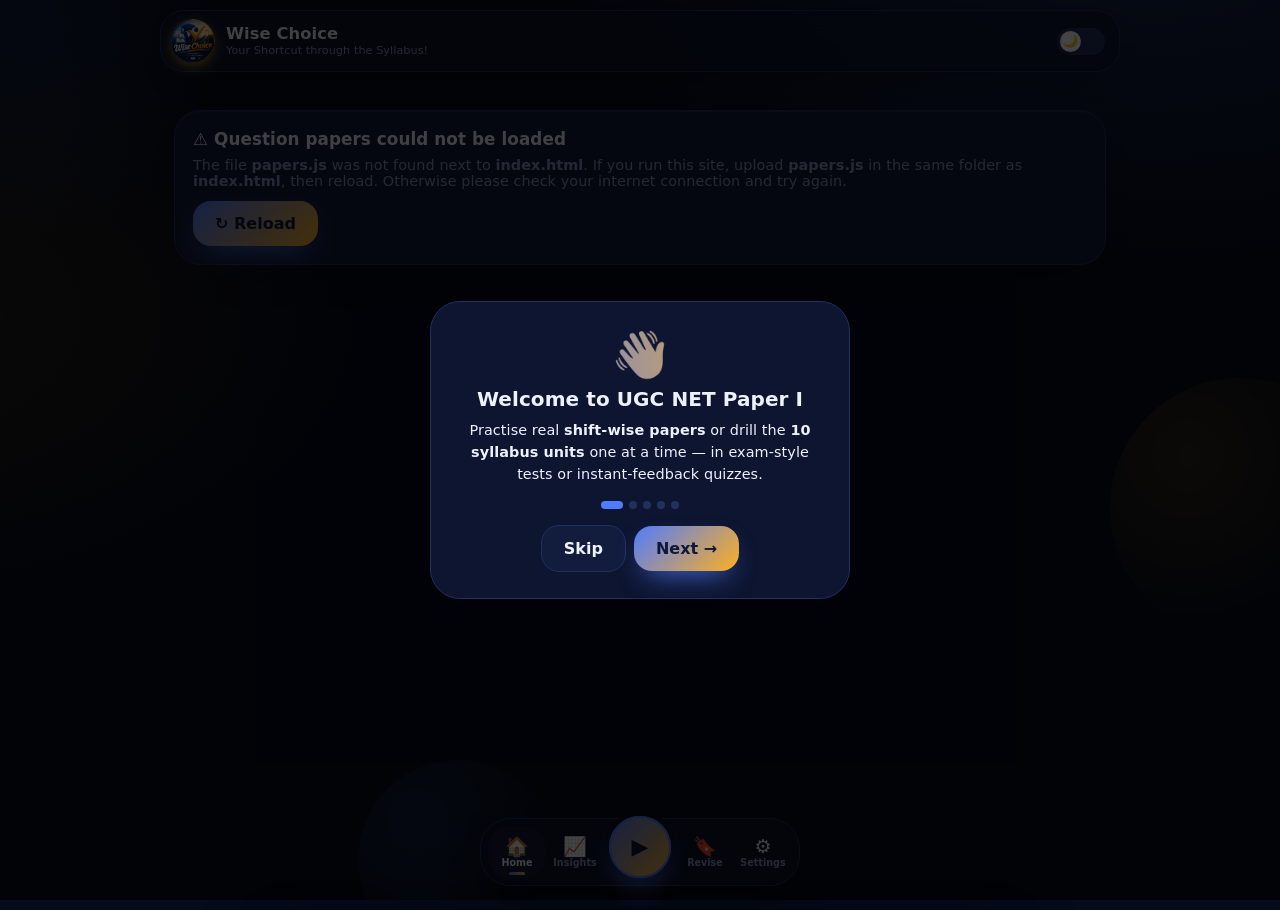
==== commit 72fae2e0: "Add files via upload" ====
--- a/index.html
+++ b/index.html
@@ -6,9 +6,286 @@
 <meta name="theme-color" content="#060b1a">
 <meta name="description" content="UGC NET JRF Paper I — practise real shift-wise papers and unit-wise questions with timed tests, instant feedback and analytics.">
 <title>UGC NET JRF Paper I · Wise Choice</title>
-<link rel="stylesheet" href="css/style.css?v=3">
-<link rel="icon" type="image/png" href="favicon.png">
-<link rel="apple-touch-icon" href="apple-touch-icon.png">
+<link rel="icon" type="image/png" href="logo.png">
+<link rel="apple-touch-icon" href="logo.png">
+<!-- =====================================================================
+     index.html — the STUDENT site.  Everything (design + app) is inside this one file.
+     It only reads questions from papers.js and has NO tools for adding or editing questions.
+     (Questions are added in admin.html.)
+     ===================================================================== -->
+<style>
+/* ===== UGC NET JRF Paper I · "Aurora" design ===== */
+[data-theme=dark]{--bg:#060b1a;--bg2:#0d1530;--card:#121c3d;--tx:#eef2ff;--mu:#8b97c4;--bd:#223060;--gl:#ffffff0a;--sh:#000a}
+[data-theme=light]{--bg:#f4f1ea;--bg2:#fffdf8;--card:#ffffff;--tx:#10183a;--mu:#5f6a96;--bd:#e2ddd0;--gl:#10183a08;--sh:#2a2a5040}
+[data-pal=royal]{--a:#4f7cff;--b:#ffb020}
+[data-pal=emerald]{--a:#1fbf8f;--b:#f2d04b}
+[data-pal=sunset]{--a:#ff8a3d;--b:#f0486b}
+[data-pal=violet]{--a:#8b6cff;--b:#ff7ac6}
+[data-pal=rose]{--a:#f0567a;--b:#ffb36b}
+html{font-size:var(--fs,16px)}
+*{box-sizing:border-box;margin:0;font-family:system-ui,-apple-system,"Segoe UI",Roboto,"Helvetica Neue",sans-serif;-webkit-tap-highlight-color:transparent}
+body{color:var(--tx);min-height:100vh;min-height:100dvh;overflow-x:hidden;transition:background .3s,color .3s;letter-spacing:.005em;
+  background:radial-gradient(900px 520px at 90% -10%,color-mix(in srgb,var(--a) 26%,transparent),transparent 70%),radial-gradient(700px 420px at -10% 35%,color-mix(in srgb,var(--b) 14%,transparent),transparent 70%),var(--bg);background-attachment:fixed}
+button{font:inherit;color:inherit;cursor:pointer}
+b{font-weight:800}
+.mu{color:var(--mu);font-size:.9rem}
+
+/* decorative orbs */
+.bg{position:fixed;inset:0;z-index:0;pointer-events:none;overflow:hidden}
+[data-motion=off] .bg{display:none}
+.bg i{position:absolute;border-radius:50%;opacity:.16;background:radial-gradient(circle at 30% 30%,var(--a),transparent 70%);animation:drift 24s ease-in-out infinite alternate}
+.bg i:nth-child(1){width:320px;height:320px;top:-70px;left:-80px}
+.bg i:nth-child(2){width:260px;height:260px;top:42%;right:-90px;background:radial-gradient(circle at 30% 30%,var(--b),transparent 70%);animation-duration:30s;animation-delay:-8s}
+.bg i:nth-child(3){width:200px;height:200px;bottom:-60px;left:28%;animation-duration:26s;animation-delay:-14s}
+.bg i:nth-child(4){width:90px;height:90px;top:20%;left:62%;background:radial-gradient(circle,var(--b),transparent 70%);animation-duration:19s}
+@keyframes drift{to{transform:translate3d(50px,-60px,0) scale(1.2)}}
+
+/* floating header island */
+header{position:sticky;top:10px;z-index:20;display:flex;justify-content:space-between;align-items:center;gap:10px;width:calc(100% - 24px);max-width:960px;margin:calc(10px + env(safe-area-inset-top)) auto 0;padding:8px 14px 8px 10px;border-radius:24px;border:1px solid var(--bd);background:color-mix(in srgb,var(--bg2) 72%,transparent);backdrop-filter:blur(18px);-webkit-backdrop-filter:blur(18px);box-shadow:0 14px 34px -22px var(--sh)}
+body[data-view=test] header{display:none}
+.brand{display:flex;align-items:center;gap:11px;min-width:0}
+.brand img.mk{width:44px;height:44px;border-radius:50%;object-fit:cover;box-shadow:0 4px 16px -4px var(--b);flex:none}
+.brand b{display:block;font-size:1.02rem;line-height:1.1}
+.brand small{display:block;color:var(--mu);font-size:.7rem;margin-top:2px}
+main{position:relative;z-index:1;max-width:960px;margin:0 auto;padding:18px 14px 150px}
+main.in{animation:in .4s cubic-bezier(.2,.8,.2,1)}
+@keyframes in{from{opacity:0;transform:translateY(16px)}}
+h1{font-size:clamp(1.7rem,6.4vw,2.7rem);line-height:1.08;letter-spacing:-.025em;font-weight:900}
+h2{font-size:1.05rem;font-weight:800}
+.grad{background:linear-gradient(100deg,var(--a),var(--b));-webkit-background-clip:text;background-clip:text;color:transparent}
+
+/* switch */
+.sw{width:48px;height:27px;border-radius:20px;border:0;background:var(--bd);position:relative;flex:none;transition:background .25s}
+.sw i{position:absolute;top:3px;left:3px;width:21px;height:21px;border-radius:50%;background:#fff;display:grid;place-items:center;font-size:12px;font-style:normal;transition:transform .25s;box-shadow:0 1px 4px #0004}
+.sw.on,[data-theme=light] #tgl{background:linear-gradient(135deg,var(--a),var(--b))}
+.sw.on i,[data-theme=light] #tgl i{transform:translateX(21px)}
+#tgl i::before{content:"🌙"}[data-theme=light] #tgl i::before{content:"☀️"}
+
+/* surfaces */
+.card{background:var(--card);border:1px solid var(--bd);border-radius:26px;padding:18px;margin-bottom:12px;box-shadow:0 1px 0 #ffffff0d inset,0 20px 44px -30px var(--sh)}
+.hero{position:relative;overflow:hidden;border-radius:32px;padding:24px 20px 20px;margin-bottom:12px;border:1px solid var(--bd);background:linear-gradient(135deg,color-mix(in srgb,var(--a) 30%,var(--card)),var(--card) 62%)}
+.hero::after{content:"";position:absolute;right:-60px;top:-60px;width:220px;height:220px;border-radius:50%;background:radial-gradient(circle,color-mix(in srgb,var(--b) 55%,transparent),transparent 70%);opacity:.55;pointer-events:none}
+.kick{font-size:.7rem;font-weight:800;letter-spacing:.16em;text-transform:uppercase;color:var(--b)}
+.hero p{margin:10px 0 14px;max-width:48ch;line-height:1.55;position:relative}
+.hero h1,.hero .kick,.hero .row{position:relative;z-index:1}
+.pill{display:inline-block;font-size:.76rem;font-weight:800;padding:5px 11px;border-radius:12px;background:var(--gl);border:1px solid var(--bd)}
+.bento{display:grid;grid-template-columns:repeat(3,1fr);gap:10px;margin-bottom:12px}
+.stats{display:grid;grid-template-columns:repeat(2,1fr);gap:10px;margin-bottom:12px}
+.stat{background:var(--card);border:1px solid var(--bd);border-radius:20px;padding:13px}
+.stat .mu{font-size:.74rem}
+.stat b{display:block;font-size:1.45rem;margin-top:2px;letter-spacing:-.02em;background:linear-gradient(120deg,var(--tx),var(--a));-webkit-background-clip:text;background-clip:text;color:transparent}
+.quote{background:linear-gradient(135deg,color-mix(in srgb,var(--b) 14%,var(--card)),var(--card));font-style:italic}
+.quote p{margin-top:4px;line-height:1.5}
+.hint{display:flex;justify-content:space-between;align-items:center;gap:10px}
+.quick{display:flex;align-items:center;gap:12px;text-align:left;width:100%;cursor:pointer;font:inherit}
+.quick i{font-style:normal;font-size:1.6rem}
+.note{font-size:.8rem;padding:9px 12px;border-radius:14px;background:var(--card);border:1px dashed var(--bd);margin-top:14px;color:var(--mu)}
+.tag{font-size:.72rem;padding:2px 9px;border-radius:10px;background:var(--bd);color:var(--mu);white-space:nowrap}
+
+/* build-your-session steps */
+.step{display:flex;align-items:center;gap:10px;margin:24px 0 10px;font-weight:800}
+.step i{font-style:normal;width:26px;height:26px;border-radius:50%;display:grid;place-items:center;font-size:.8rem;color:#10183a;background:linear-gradient(135deg,var(--a),var(--b))}
+.lbl{font-size:.72rem;font-weight:800;letter-spacing:.1em;text-transform:uppercase;color:var(--mu);margin:14px 0 7px}
+.lbl:first-child{margin-top:0}
+.seg{display:flex;gap:4px;padding:4px;border-radius:18px;background:var(--gl);border:1px solid var(--bd)}
+.seg button{flex:1;border:0;background:transparent;padding:11px 8px;border-radius:14px;font-weight:700;font-size:.9rem;transition:.2s}
+.seg button.on{background:linear-gradient(135deg,var(--a),var(--b));color:#10183a;box-shadow:0 8px 20px -10px var(--a)}
+.seg button:disabled{opacity:.35}
+.hscroll{display:flex;gap:8px;overflow-x:auto;scrollbar-width:none;padding:2px 0}
+.hscroll::-webkit-scrollbar{display:none}
+.hscroll .chip{flex:none;white-space:nowrap}
+.chips{display:flex;flex-wrap:wrap;gap:8px}
+.chip{padding:10px 16px;border-radius:15px;border:1px solid var(--bd);background:var(--card);font-weight:700;transition:transform .15s}
+.chip:active{transform:scale(.94)}
+.chip.on{background:linear-gradient(135deg,var(--a),var(--b));color:#10183a;font-weight:800;border-color:transparent;box-shadow:0 8px 20px -8px var(--a)}
+.chip:disabled{opacity:.35}
+.shifts{display:grid;grid-template-columns:1fr 1fr;gap:10px}
+.shift{display:flex;flex-direction:column;gap:3px;text-align:left;padding:13px;border-radius:18px;border:1px solid var(--bd);background:var(--gl);transition:.2s;position:relative}
+.shift b{font-size:.95rem}.shift small{color:var(--mu);font-size:.76rem}
+.shift .sq{align-self:flex-start;margin-top:6px;font-size:.7rem;font-weight:800;padding:2px 9px;border-radius:9px;background:var(--bd)}
+.shift.on{border-color:var(--a);background:color-mix(in srgb,var(--a) 18%,var(--card));box-shadow:0 0 0 2px var(--a) inset}
+.shift:disabled{opacity:.35}
+
+/* paper ticket */
+.ticket{display:flex;align-items:stretch;border-radius:22px;overflow:hidden;border:1px solid var(--bd);margin-top:14px;background:linear-gradient(135deg,color-mix(in srgb,var(--a) 20%,var(--card)),var(--card))}
+.ticket>div:first-child{flex:1;padding:14px 16px}
+.ticket small{font-size:.66rem;font-weight:800;letter-spacing:.14em;text-transform:uppercase;color:var(--b)}
+.ticket b{display:block;font-size:1.25rem;margin:3px 0}
+.ticket span{font-size:.82rem;color:var(--mu)}
+.ticket .tr{display:grid;gap:2px;place-content:center;text-align:center;padding:10px 16px;border-left:2px dashed var(--bd);min-width:96px}
+.ticket .tr b{font-size:1.4rem;margin:0}
+.ticket .tr span{font-size:.68rem}
+
+/* unit grid */
+.tgrid{display:flex;flex-wrap:wrap;gap:8px;margin-top:10px}
+.tgrid .tag{display:flex;align-items:center;gap:6px;padding:7px 11px;border-radius:12px;font-size:.78rem;background:var(--gl);color:var(--tx);border:1px solid var(--bd)}
+.units{display:grid;grid-template-columns:repeat(2,1fr);gap:10px;margin-top:10px}
+@media(min-width:620px){.units{grid-template-columns:repeat(3,1fr)}.bento{gap:12px}}
+.unit{position:relative;display:flex;flex-direction:column;gap:6px;text-align:left;padding:13px;border-radius:20px;border:1px solid var(--bd);background:var(--gl);min-height:98px;transition:.2s}
+.unit .ui{font-size:1.4rem;line-height:1}
+.unit .un{font-size:.82rem;font-weight:800;line-height:1.2}
+.unit .um{font-size:.68rem;color:var(--mu);font-weight:700;letter-spacing:.06em;text-transform:uppercase}
+.unit .cn{position:absolute;right:10px;top:10px;min-width:26px;padding:2px 8px;border-radius:10px;background:var(--bd);font-size:.75rem;font-weight:800;text-align:center}
+.unit.on{border-color:var(--a);background:color-mix(in srgb,var(--a) 20%,var(--card));box-shadow:0 0 0 2px var(--a) inset}
+.unit:disabled{opacity:.35}
+.mdot{display:inline-block;width:8px;height:8px;border-radius:50%;margin-left:5px;vertical-align:middle}
+.mu .mdot{margin:0 2px 0 8px}
+.line{display:flex;justify-content:space-between;align-items:center;gap:12px;padding:10px 0}
+.line small{display:block;color:var(--mu);font-size:.78rem;margin-top:2px}
+.row{display:flex;gap:8px;flex-wrap:wrap;align-items:center}
+input[type=number]{width:76px;padding:8px;border-radius:12px;border:1px solid var(--bd);background:var(--bg);color:var(--tx)}
+
+/* buttons */
+.btn{border:0;padding:13px 22px;border-radius:18px;font-weight:800;color:#10183a;background:linear-gradient(135deg,var(--a),var(--b));box-shadow:0 12px 28px -12px var(--a);transition:transform .15s}
+.btn:active{transform:scale(.95)}
+.btn.g{color:var(--tx);background:var(--card);border:1px solid var(--bd);box-shadow:none}
+.btn.s{padding:8px 14px;font-size:.85rem;border-radius:13px}
+.btn.cta{width:100%;padding:17px;font-size:1.02rem;border-radius:22px}
+.sel:focus,.btn:focus-visible,.chip:focus-visible,.opt:focus-visible,.unit:focus-visible,.shift:focus-visible{outline:2px solid var(--a);outline-offset:2px}
+
+/* floating dock */
+#dock{position:fixed;left:50%;bottom:calc(14px + env(safe-area-inset-bottom));transform:translateX(-50%);z-index:30;display:flex;align-items:flex-end;gap:2px;padding:7px 8px;border-radius:30px;border:1px solid var(--bd);background:color-mix(in srgb,var(--bg2) 80%,transparent);backdrop-filter:blur(20px);-webkit-backdrop-filter:blur(20px);box-shadow:0 18px 40px -14px var(--sh);max-width:calc(100% - 16px)}
+.dk{position:relative;width:56px;height:52px;border:0;border-radius:20px;background:transparent;display:flex;flex-direction:column;align-items:center;justify-content:center;gap:1px;transition:transform .2s,background .2s}
+.dk i{font-style:normal;font-size:19px;line-height:1}
+.dk span{font-size:.6rem;font-weight:700;color:var(--mu)}
+.dk:active{transform:scale(.88)}
+.dk.on{background:var(--gl)}.dk.on span{color:var(--tx)}
+.dk.on::after{content:"";position:absolute;bottom:3px;width:16px;height:3px;border-radius:3px;background:linear-gradient(90deg,var(--a),var(--b))}
+.dk.go{width:62px;height:62px;margin:-22px 4px 0;border-radius:50%;background:linear-gradient(135deg,var(--a),var(--b));box-shadow:0 12px 26px -8px var(--a),0 0 0 5px color-mix(in srgb,var(--bg) 85%,transparent)}
+.dk.go i{font-size:22px;color:#10183a}
+.dk.go::after{content:"";position:absolute;inset:0;border-radius:50%;border:2px solid var(--a);animation:ring 2.6s ease-out infinite;pointer-events:none}
+[data-motion=off] .dk.go::after{display:none}
+@keyframes ring{from{transform:scale(1);opacity:.7}to{transform:scale(1.55);opacity:0}}
+.dk.danger i{color:#ef4444}
+#dock[data-mode=nav] .t{display:none}
+#dock[data-mode=test] .n{display:none}
+#dock[data-mode=test] .dk{width:54px}
+
+/* shades, drawer, sheet */
+.shade{position:fixed;inset:0;background:#0008;z-index:40;display:none}
+.shade.show{display:block}
+#shade2{z-index:60}
+#drawer{position:fixed;top:0;right:0;height:100%;width:300px;max-width:86vw;z-index:50;background:var(--bg2);border-left:1px solid var(--bd);border-radius:26px 0 0 26px;padding:20px;padding-top:calc(20px + env(safe-area-inset-top));overflow:auto;transform:translateX(105%);transition:transform .32s cubic-bezier(.2,.8,.2,1)}
+#drawer.show{transform:none}
+#sheet{position:fixed;left:0;right:0;bottom:0;height:90vh;height:90dvh;max-width:820px;margin:0 auto;z-index:70;background:var(--bg2);border:1px solid var(--bd);border-radius:30px 30px 0 0;display:flex;flex-direction:column;transform:translateY(105%);transition:transform .34s cubic-bezier(.2,.8,.2,1);box-shadow:0 -20px 50px -20px var(--sh)}
+#sheet.show{transform:none}
+.grab{width:42px;height:5px;border-radius:5px;background:var(--bd);margin:9px auto 0}
+.shead{display:flex;justify-content:space-between;align-items:center;padding:10px 16px 4px}
+.shead b{font-size:1.1rem}
+.tabs{display:flex;gap:8px;overflow-x:auto;padding:6px 16px 10px;scrollbar-width:none}
+.tabs::-webkit-scrollbar{display:none}
+.tabs .chip{white-space:nowrap;padding:8px 14px;font-size:.86rem;flex:none}
+#sbody{flex:1;overflow:auto;padding:4px 16px calc(28px + env(safe-area-inset-bottom))}
+.sec{font-weight:800;font-size:.76rem;letter-spacing:.08em;text-transform:uppercase;color:var(--mu);margin:18px 0 8px}
+.empty{text-align:center;padding:40px 10px;color:var(--mu)}.empty b{display:block;font-size:2.2rem;margin-bottom:6px}
+.bar{height:7px;border-radius:7px;background:var(--bd);overflow:hidden;margin:8px 0 12px}
+.bar i{display:block;height:100%;background:linear-gradient(90deg,var(--a),var(--b));transition:width .3s}
+.strip{display:flex;flex-wrap:wrap;gap:5px;margin-bottom:12px}
+.strip span{min-width:27px;height:27px;border-radius:9px;font-size:.7rem;display:grid;place-items:center;color:#fff;font-weight:700;padding:0 3px}
+.cnum{display:flex;flex-wrap:wrap;gap:5px;margin-top:6px}
+.cnum span{min-width:26px;height:24px;padding:0 6px;border-radius:8px;display:grid;place-items:center;font-size:.72rem;font-weight:700;color:#fff}
+.mtx{display:grid;grid-template-columns:1.4fr repeat(3,1fr);gap:6px;font-size:.85rem;text-align:center;align-items:center}
+.mtx b{font-size:.75rem;color:var(--mu)}.mtx .l{text-align:left;font-weight:700}
+.legend{display:flex;align-items:center;gap:4px;justify-content:flex-end;font-size:.72rem;color:var(--mu);margin-top:6px}
+.legend i{width:12px;height:12px;border-radius:3px;display:inline-block;background:var(--a)}
+.codes{display:flex;flex-wrap:wrap;gap:4px 10px;font-size:.68rem;color:var(--mu);margin-top:6px}.codes b{color:var(--tx)}
+.dot{width:28px;height:28px;border-radius:50%;border:2px solid var(--bg2);box-shadow:0 0 0 1px var(--bd)}
+.dot.on{box-shadow:0 0 0 3px var(--tx)}
+
+/* test screen */
+.cap{position:sticky;top:calc(10px + env(safe-area-inset-top));z-index:15;display:flex;align-items:center;justify-content:space-between;gap:8px;padding:8px 10px 8px 16px;margin-bottom:10px;border-radius:22px;border:1px solid var(--bd);background:color-mix(in srgb,var(--bg2) 78%,transparent);backdrop-filter:blur(18px);-webkit-backdrop-filter:blur(18px);box-shadow:0 14px 30px -20px var(--sh)}
+.cq b{font-size:1.05rem}.cq span{color:var(--mu);font-size:.8rem;margin-left:6px}
+.cap .row{flex-wrap:nowrap}
+.timer{font-weight:800;padding:7px 14px;border-radius:14px;background:var(--gl);border:1px solid var(--bd);font-variant-numeric:tabular-nums}
+.timer.low{color:#ef4444}
+.sm{margin-bottom:14px}.sm .chip{padding:6px 12px;font-size:.85rem}
+.tscroll{flex-wrap:nowrap;overflow-x:auto;scrollbar-width:none;padding-bottom:2px}
+.tscroll::-webkit-scrollbar{display:none}
+.tscroll .chip{flex:none;white-space:nowrap}
+.qt{display:block;font-size:1.14rem;line-height:1.55;font-weight:700}
+.psg{margin:10px 0 4px;padding:12px 14px;border-radius:16px;background:var(--gl);border:1px solid var(--bd);line-height:1.6;font-size:.95rem}
+.psg table{border-collapse:collapse;width:100%;font-size:.9rem}
+.psg th,.psg td{border:1px solid var(--bd);padding:6px 10px;text-align:center}
+.psg th{background:var(--gl)}
+.opt{display:flex;align-items:center;gap:12px;width:100%;text-align:left;padding:13px 14px;margin-top:10px;border-radius:18px;border:1px solid var(--bd);background:var(--gl);transition:transform .15s,background .2s}
+.opt .ol{flex:none;width:30px;height:30px;border-radius:10px;display:grid;place-items:center;font-weight:900;font-size:.85rem;background:var(--bd)}
+.opt .ot{flex:1;line-height:1.4}
+button.opt:active{transform:scale(.98)}
+.opt.sel{background:linear-gradient(135deg,var(--a),var(--b));color:#10183a;border-color:transparent;font-weight:700}
+.opt.sel .ol{background:#10183a22}
+.opt.ok{background:#10b98126;border-color:#10b981}.opt.ok .ol{background:#10b981;color:#fff}
+.opt.bad{background:#ef444426;border-color:#ef4444}.opt.bad .ol{background:#ef4444;color:#fff}
+.expl{margin-top:12px;padding:12px 14px;border-radius:16px;background:var(--gl);border:1px solid var(--bd);line-height:1.55;font-size:.95rem;animation:in .25s}
+.flags{display:flex;flex-wrap:wrap;align-items:center;gap:6px;margin-top:14px}
+.flags .chip{padding:6px 12px;font-size:.82rem}
+.grid{display:grid;grid-template-columns:repeat(5,1fr);gap:8px;margin:14px 0}
+.qn{aspect-ratio:1;border-radius:13px;border:1px solid var(--bd);background:var(--card);font-weight:800}
+.qn.ans{background:#10b981;color:#fff;border-color:#10b981}.qn.mk{background:#f59e0b;color:#fff;border-color:#f59e0b}.qn.cur{outline:3px solid var(--a)}
+.qn.ok{background:#10b981;color:#fff;border-color:#10b981}.qn.bad{background:#ef4444;color:#fff;border-color:#ef4444}
+.big{font-size:2.8rem;font-weight:900;background:linear-gradient(90deg,var(--a),var(--b));-webkit-background-clip:text;background-clip:text;color:transparent}
+.actions{display:flex;gap:8px;align-items:center}
+
+/* result */
+.res{text-align:center;padding:24px 16px 20px;background:linear-gradient(180deg,color-mix(in srgb,var(--a) 16%,var(--card)),var(--card))}
+.ringw{position:relative;width:200px;height:200px;margin:2px auto 10px}
+.ringw svg{width:100%;height:100%;transform:rotate(-90deg);overflow:visible}
+.ringw .t{fill:none;stroke:var(--bd);stroke-width:9}
+.ringw .f{fill:none;stroke:url(#rg);stroke-width:9;stroke-linecap:round;stroke-dasharray:326.7;stroke-dashoffset:326.7;animation:rg 1.7s cubic-bezier(.2,.8,.2,1) .15s forwards;filter:drop-shadow(0 0 7px var(--a))}
+@keyframes rg{to{stroke-dashoffset:var(--o)}}
+.ringc{position:absolute;inset:0;display:grid;place-content:center;gap:2px}
+.ringc b{font-size:2.5rem;line-height:1;letter-spacing:-.03em}
+.ringc small{color:var(--mu);font-size:.85rem}
+.res h3{font-size:1.25rem;margin-bottom:4px}
+.rp{display:flex;gap:8px;justify-content:center;flex-wrap:wrap;margin:12px 0 6px}
+.rp span{padding:5px 12px;border-radius:12px;background:var(--gl);border:1px solid var(--bd);font-size:.82rem;font-weight:700}
+#cf{position:fixed;inset:0;width:100%;height:100%;pointer-events:none;z-index:120}
+
+/* overlays */
+.ov{position:fixed;inset:0;z-index:90;background:var(--bg);display:none;place-items:center;padding:20px}
+.ov.show{display:grid}
+.ov.dim{background:#000b;z-index:95}
+#tour{z-index:100}
+.ovc{max-width:420px;width:100%;text-align:center;background:var(--bg2);border:1px solid var(--bd);border-radius:30px;padding:26px}
+.ovc h2{margin:6px 0 8px;font-size:1.25rem}.ovc p{line-height:1.55}
+.dots{display:flex;justify-content:center;gap:6px;margin:16px 0}
+.dots i{width:8px;height:8px;border-radius:50%;background:var(--bd)}
+.dots i.on{background:var(--a);width:22px;border-radius:6px}
+#toast{position:fixed;left:50%;top:calc(22px + env(safe-area-inset-top));transform:translate(-50%,-20px);z-index:110;background:var(--bg2);color:var(--tx);border:1px solid var(--bd);padding:10px 16px;border-radius:16px;font-size:.88rem;font-weight:700;opacity:0;pointer-events:none;transition:.25s;max-width:90vw;box-shadow:0 8px 24px var(--sh)}
+#toast.show{opacity:1;transform:translate(-50%,0)}
+
+/* rough pad + calculator */
+#tools{position:fixed;left:0;right:0;bottom:0;height:54vh;height:54dvh;max-width:760px;margin:0 auto;z-index:35;background:var(--bg2);border:1px solid var(--bd);border-radius:28px 28px 0 0;display:flex;flex-direction:column;transform:translateY(105%);transition:transform .3s cubic-bezier(.2,.8,.2,1);box-shadow:0 -14px 36px -14px var(--sh)}
+#tools.show{transform:none}
+.thead{display:flex;justify-content:space-between;align-items:center;padding:12px 14px 6px;gap:8px}
+.thead .chip{padding:7px 12px;font-size:.85rem}
+#padWrap{flex:1;display:flex;flex-direction:column;min-height:0;padding:0 12px calc(12px + env(safe-area-inset-bottom))}
+.ptools{display:flex;gap:8px;align-items:center;flex-wrap:wrap;margin-bottom:8px}
+.ptools .chip{padding:5px 11px;font-size:.8rem}.ptools .dot{width:24px;height:24px}
+#pad{flex:1;min-height:0;width:100%;border-radius:16px;border:1px dashed var(--bd);background:var(--card);touch-action:none;cursor:crosshair}
+#calcWrap{flex:1;min-height:0;display:flex;flex-direction:column;padding:0 12px calc(12px + env(safe-area-inset-bottom))}
+.cdisp{background:var(--card);border:1px solid var(--bd);border-radius:16px;padding:8px 14px;text-align:right;margin-bottom:8px}
+.cdisp small{display:block;min-height:1em;color:var(--mu);font-size:.8rem}
+.cdisp b{font-size:1.7rem;font-variant-numeric:tabular-nums;word-break:break-all}
+.ckeys{flex:1;min-height:0;display:grid;grid-template-columns:repeat(4,1fr);grid-template-rows:repeat(5,1fr);gap:6px}
+.ckeys button{border-radius:14px;border:1px solid var(--bd);background:var(--card);font-size:1.15rem;font-weight:700;min-height:0}
+.ckeys button:active{transform:scale(.94)}
+.ckeys .op{background:var(--bd)}
+.ckeys .eq{background:linear-gradient(135deg,var(--a),var(--b));color:#10183a;border:0}
+
+@media(min-width:760px){.shifts{gap:14px}.units{gap:12px}}
+@media(prefers-reduced-motion:reduce){*{animation:none!important;transition:none!important}.ringw .f{stroke-dashoffset:var(--o)}}
+
+
+/* ---- dropdown (year / day pickers) ---- */
+.dd{width:100%;appearance:none;-webkit-appearance:none;font:inherit;font-weight:700;color:var(--tx);padding:13px 44px 13px 16px;border-radius:16px;border:1px solid var(--bd);background-color:var(--gl);
+  background-image:url("data:image/svg+xml,%3Csvg xmlns='http://www.w3.org/2000/svg' width='14' height='9' viewBox='0 0 14 9'%3E%3Cpath d='M1 1l6 6 6-6' fill='none' stroke='%238b97c4' stroke-width='2' stroke-linecap='round' stroke-linejoin='round'/%3E%3C/svg%3E");
+  background-repeat:no-repeat;background-position:right 16px center;cursor:pointer;transition:border-color .2s,box-shadow .2s}
+.dd:hover{border-color:var(--a)}
+.dd:focus-visible{outline:2px solid var(--a);outline-offset:2px}
+[data-theme=dark] .dd{color-scheme:dark}[data-theme=light] .dd{color-scheme:light}
+.dd option{color:var(--tx);background:var(--card)}
+
+</style>
 </head>
 <body data-view="home">
 <div class="bg"><i></i><i></i><i></i><i></i></div>
@@ -58,7 +335,6 @@
 </div>
 
 <input type="file" id="imp" accept=".json,application/json" style="display:none">
-<input type="file" id="pf" accept=".js,.json,.txt,text/javascript,application/json,text/plain" style="display:none">
 
 <!-- floating action dock: navigation on every screen, test tools during a test -->
 <nav id="dock" data-mode="nav" aria-label="Quick actions">
@@ -87,38 +363,960 @@
   <div class="row" style="justify-content:center"><button class="btn" data-act="fsback">Return to full-screen</button><button class="btn g" data-act="fsskip">Continue</button></div>
 </div></div>
 <div class="ov dim" id="tour"></div>
-<div class="ov dim" id="addp" role="dialog" aria-modal="true" aria-label="Add a paper"></div>
 <canvas id="cf"></canvas><div id="toast"></div>
 
-<!-- If something goes wrong, say what — instead of showing a blank page -->
+
+<script src="papers.js"></script>
 <script>
-window.__wc = { missing: [], errs: [] };
-window.addEventListener('error', function (e) {
-  var t = e.target;
-  if (t && t !== window && (t.src || t.href)) window.__wc.missing.push((t.src || t.href).replace(/\?.*$/, '').replace(location.href.replace(/[^\/]*$/, ''), ''));
-  else window.__wc.errs.push((e.message || 'Error') + (e.filename ? '  [' + e.filename.replace(/\?.*$/, '').split('/').slice(-2).join('/') + ':' + e.lineno + ']' : ''));
-}, true);
-window.addEventListener('load', function () {
-  setTimeout(function () {
-    if (window.__wcStarted) return;
-    var w = window.__wc; w.missing = w.missing.filter(function (x) { return /\.(js|css)$/i.test(x); });
-    var li = function (a) { return a.map(function (x) { return '<li><code>' + String(x).replace(/</g, '&lt;') + '</code></li>'; }).join(''); };
-    document.getElementById('app').innerHTML = '<div class="card" style="margin-top:20px"><h2>⚠️ The app could not start</h2>' +
-      (w.missing.length ? '<p><b>These files were not found on your site:</b></p><ul style="margin:6px 0 10px 20px">' + li(w.missing) + '</ul>' : '') +
-      (w.errs.length ? '<p><b>Error:</b></p><ul style="margin:6px 0 10px 20px">' + li(w.errs) + '</ul>' : '') +
-      '<p class="mu" style="margin-top:8px">Check that these files are uploaded <b>exactly</b> like this (capital letters matter on GitHub): <code>index.html</code>, <code>css/style.css</code>, <code>js/app.js</code>, <code>data/config.js</code>, <code>data/papers.js</code>, <code>data/papers/…</code>. Then reload.</p>' +
-      '<button class="btn" style="margin-top:12px" onclick="location.reload()">↻ Reload</button></div>';
-  }, 1800);
+/* =====================================================================
+   config.js — exam rules, the 10 syllabus units, shift timings, quotes.
+   You rarely need to edit this file.
+   (The list of papers lives in  data/papers.js .)
+   ===================================================================== */
+
+window.RULES = {
+  examName: 'UGC NET JRF',
+  paperName: 'Paper I',
+  fullMinutes: 60,      // default time for a full Paper-I test (editable in Settings)
+  marks: 2,             // marks per correct answer (50 questions x 2 = 100)
+  negative: 0,          // official exam: no negative marking
+  negMarks: 0.5,        // marks cut per wrong answer when the "Strict mode" switch is ON
+
+  /* The exam is held in two shifts every day, on several days */
+  shifts: [
+    { n: 1, i: '🌅', label: 'Shift 1 · Morning', time: '9:00 AM – 12:00 PM' },
+    { n: 2, i: '🌇', label: 'Shift 2 · Evening', time: '3:00 PM – 6:00 PM' }
+  ],
+
+  /* The 10 units of the UGC NET Paper I syllabus (5 questions each in the real paper).
+     `n` must match the "s" field of every question EXACTLY. `k` = short code for charts. */
+  topics: [
+    { n: 'Teaching Aptitude',                 i: '🎓', k: 'Teaching',      u: 1 },
+    { n: 'Research Aptitude',                 i: '🔬', k: 'Research',      u: 2 },
+    { n: 'Comprehension',                     i: '📖', k: 'Comprehension', u: 3 },
+    { n: 'Communication',                     i: '🗣️', k: 'Communication', u: 4 },
+    { n: 'Mathematical Reasoning & Aptitude', i: '➗', k: 'Maths',         u: 5 },
+    { n: 'Logical Reasoning',                 i: '🧩', k: 'Logic',         u: 6 },
+    { n: 'Data Interpretation',               i: '📊', k: 'Data Interp.',  u: 7 },
+    { n: 'ICT',                               i: '💻', k: 'ICT',           u: 8 },
+    { n: 'People, Development & Environment', i: '🌳', k: 'PDE',           u: 9 },
+    { n: 'Higher Education System',           i: '🏛️', k: 'Higher Edu.',   u: 10 }
+  ]
+};
+
+/* ---- Motivational quotes (one per day on the home screen). Add your own! ---- */
+window.QUOTES = [
+  'Consistency beats intensity — one solid hour every day wins the exam.',
+  'Every wrong answer you review today is a mark you keep tomorrow.',
+  'You don\'t need to be perfect. You need to be better than yesterday.',
+  'Paper I is the great equaliser — everyone sits it, so every mark counts.',
+  'Small daily progress adds up to big results.',
+  'Mock tests are rehearsals. Make your mistakes here, not in the exam hall.',
+  'Your future Assistant Professor self is watching — keep going.',
+  'Don\'t count the days; make the days count.',
+  'Hard work compounds. Start the next question.',
+  'Revision is where marks are made.',
+  'Slow progress is still progress.',
+  'Focus on the process; the cut-off will follow.',
+  'Today\'s effort is tomorrow\'s confidence.',
+  'One more unit. One more test. One step closer to JRF.',
+  'Be patient with the syllabus, be strict with your schedule.'
+];
+
+/* =====================================================================
+   UGC NET JRF · Paper I — STUDENT APP  (this code lives inside index.html)
+   It only READS questions from papers.js. There is no way to add or edit
+   questions here — that is done in admin.html.
+   ===================================================================== */
+(function () {
+'use strict';
+var $ = function (s) { return document.querySelector(s); };
+window.PAPERS = window.PAPERS || {};
+
+/* ---------- built-in settings (RULES, QUOTES) and the questions (window.WC_PAPERS, from papers.js) ---------- */
+var DEF_SHIFTS = [{ n: 1, i: '🌅', label: 'Shift 1 · Morning', time: '9:00 AM – 12:00 PM' }, { n: 2, i: '🌇', label: 'Shift 2 · Evening', time: '3:00 PM – 6:00 PM' }];
+var R = window.RULES, PL = [], DATA_ERR = '';
+function normMeta(m) {
+  if (!m) return null;
+  var t = String(m.session || '').trim().toLowerCase(), y = +m.year, ses = /^dec/.test(t) ? 'December' : /^jun/.test(t) ? 'June' : '';
+  return (y > 1990 && y < 2100 && ses) ? { year: y, session: ses, day: Math.max(1, +m.day || 1), shift: Math.max(1, +m.shift || 1) } : null;
+}
+R.marks = R.marks || 2; R.negMarks = R.negMarks == null ? 0.5 : R.negMarks; R.negative = R.negative || 0; R.fullMinutes = R.fullMinutes || 60; R.shifts = R.shifts || DEF_SHIFTS;
+var SESS = ['June', 'December'];
+var TOPICS = R.topics.map(function (t) { return t.n; }), ICON = {}, CODE = {}, UNUM = {};
+R.topics.forEach(function (t, i) { ICON[t.n] = t.i; CODE[t.n] = t.k || t.n.slice(0, 3).toUpperCase(); UNUM[t.n] = t.u || (i + 1); });
+var QUOTES = (window.QUOTES && window.QUOTES.length) ? window.QUOTES : ['Small steps every day beat big plans someday.'];
+var ti = function (s) { var i = TOPICS.indexOf(s); return i < 0 ? 999 : i; };
+var app = $('#app'), root = document.documentElement;
+var DAY = 86400000, INT = [1, 3, 7, 14];   /* spaced-repetition gaps (days) for Leitner boxes 1-4 */
+
+/* ---------- storage ---------- */
+function put(k, v) { try { localStorage.setItem(k, JSON.stringify(v)); return true; } catch (e) { return false; } }
+function get(k, d) { try { var v = localStorage.getItem(k); return v === null ? d : JSON.parse(v); } catch (e) { return d; } }
+function del(k) { try { localStorage.removeItem(k); } catch (e) {} }
+var SET = Object.assign({ font: 1, motion: true, showTimer: true, autoNext: false, shuffleQ: false, shuffleO: false,
+  confirmSubmit: true, autoWrong: true, haptic: true, wake: false, defMins: 30, fullMins: R.fullMinutes, defNeg: false, tools: true, fullscreen: true }, get('un_set', {}));
+var ATT = get('un_att', []), SAV = get('un_sav', {}), DAYM = get('un_days', {});
+root.dataset.theme = get('un_t', 'dark'); root.dataset.pal = get('un_p', 'royal');
+var pad = function (n) { return String(n).padStart(2, '0'); };
+var dkey = function (d) { d = d || new Date(); return d.getFullYear() + '-' + pad(d.getMonth() + 1) + '-' + pad(d.getDate()); };
+var today0 = function () { var d = new Date(); d.setHours(0, 0, 0, 0); return d.getTime(); };
+if (!Object.keys(DAYM).length && ATT.length) {   /* seed the heatmap from older attempts */
+  ATT.forEach(function (a) { var k = dkey(new Date(a.ts)), n = 0; Object.keys(a.secs).forEach(function (t) { n += a.secs[t].c + a.secs[t].w; }); var x = DAYM[k] || (DAYM[k] = { q: 0, t: 0 }); x.q += n; x.t++; });
+  put('un_days', DAYM);
+}
+var S = { kind: 'test', run: 'test', el: 0, view: 'home', mode: 'full', py: 0, ps: '', pd: 0, ph: 0, fY: 'all', fS: 'all', fH: 'all',
+  pool: 'all', secs: {}, neg: SET.defNeg, tneg: false, mins: SET.defMins, cnt: 20, meta: null,
+  qs: [], ans: [], qt: [], mk: {}, fl: [], cur: 0, left: 0, total: 0, t: null, grid: false, tab: 'last', sf: 'all', wl: null, src: '',
+  paused: false, fs: false, fsx: 0, tabx: 0, tabNote: false, lt: 0 };
+TOPICS.forEach(function (t) { S.secs[t] = false; });
+function prefs() { root.style.setProperty('--fs', ['14.5px', '16px', '18px'][SET.font]); root.dataset.motion = SET.motion ? 'on' : 'off'; }
+function saveSet() { put('un_set', SET); prefs(); }
+prefs();
+
+/* ---------- helpers ---------- */
+var fmt = function (s) { s = Math.max(0, s); return pad(Math.floor(s / 60)) + ':' + pad(s % 60); };
+var pct = function (a, b) { return b ? Math.round(a / b * 100) : 0; };
+var tone = function (p) { return p >= 75 ? '#10b981' : p >= 50 ? '#f59e0b' : '#ef4444'; };
+var lab = function (p) { return p >= 75 ? 'Strong' : p >= 50 ? 'Average' : 'Weak'; };
+var esc = function (s) { return String(s).replace(/&/g, '&amp;').replace(/</g, '&lt;').replace(/>/g, '&gt;').replace(/"/g, '&quot;'); };
+var uniq = function (a) { return a.filter(function (x, i) { return a.indexOf(x) === i; }); };
+function bar(p) { return '<div class="bar"><i style="width:' + p + '%;background:' + tone(p) + '"></i></div>'; }
+function render(h, keepPos) {
+  var y = window.scrollY;
+  document.body.dataset.view = S.view;
+  app.innerHTML = h;
+  if (keepPos) { window.scrollTo(0, y); return; }
+  app.classList.remove('in'); void app.offsetWidth; app.classList.add('in'); window.scrollTo(0, 0);
+}
+function sw(on, act, v) { return '<button class="sw ' + (on ? 'on' : '') + '" role="switch" aria-checked="' + !!on + '" data-act="' + act + '" data-v="' + esc(v || '') + '"><i></i></button>'; }
+function seg(act, cur, items) {
+  return '<div class="seg">' + items.map(function (x) { return '<button class="' + (String(cur) === String(x[0]) ? 'on' : '') + '" ' + (x[2] ? 'disabled' : '') + ' data-act="' + act + '" data-v="' + esc(x[0]) + '">' + x[1] + '</button>'; }).join('') + '</div>';
+}
+/* dropdown:  items = [[value, label, disabled?], ...]  — fires the same data-act action as a button, via the 'change' event */
+function dd(act, cur, items, lab) {
+  return '<select class="dd" data-act="' + act + '" aria-label="' + esc(lab || '') + '">' + items.map(function (x) {
+    return '<option value="' + esc(x[0]) + '"' + (String(cur) === String(x[0]) ? ' selected' : '') + (x[2] ? ' disabled' : '') + '>' + esc(x[1]) + '</option>';
+  }).join('') + '</select>';
+}
+function fabs(t) {
+  $('#dock').dataset.mode = t ? 'test' : 'nav';
+  $('#bPad').style.display = $('#bCalc').style.display = (t && !SET.tools) ? 'none' : '';
+}
+function dockSync() {
+  var open = sheetOpen(), t = S.tab;
+  $('#dHome').classList.toggle('on', !open && S.view === 'home');
+  $('#dIns').classList.toggle('on', open && (t === 'all' || t === 'last' || t === 'chap'));
+  $('#dRev').classList.toggle('on', open && t === 'sav');
+  $('#dSet').classList.toggle('on', open && t === 'set');
+}
+function buzz() { if (SET.haptic && navigator.vibrate) try { navigator.vibrate(10); } catch (e) {} }
+function ask(m) { return SET.confirmSubmit ? confirm(m) : true; }
+function getWake() { if (SET.wake && navigator.wakeLock) navigator.wakeLock.request('screen').then(function (l) { S.wl = l; }).catch(function () {}); }
+function relWake() { try { if (S.wl) S.wl.release(); } catch (e) {} S.wl = null; }
+function shuf(a) { a = a.slice(); for (var i = a.length - 1; i > 0; i--) { var j = Math.floor(Math.random() * (i + 1)), t = a[i]; a[i] = a[j]; a[j] = t; } return a; }
+function label(q) { return (ICON[q.s] || '') + ' ' + esc(q.s) + (q.c ? ' · ' + esc(q.c) : ''); }
+function toast(m) { var t = $('#toast'); t.textContent = m; t.classList.add('show'); clearTimeout(toast.h); toast.h = setTimeout(function () { t.classList.remove('show'); }, 2600); }
+function download(name, txt, mime) { var a = document.createElement('a'); a.href = URL.createObjectURL(new Blob([txt], { type: mime || 'application/json' })); a.download = name; document.body.appendChild(a); a.click(); a.remove(); }
+var FL = { s: '🟢 Sure', g: '🟡 Guess', c: '🔴 Confused', u: '⚪ Not flagged' };
+var shiftOf = function (n) { return R.shifts.filter(function (s) { return s.n === n; })[0] || { n: n, i: '🕘', label: 'Shift ' + n, time: '' }; };
+var paperLabel = function (p) { return R.examName + ' · ' + p.session + ' ' + p.year + ' · Day ' + p.day + ' · Shift ' + p.shift; };
+var shortLabel = function (p) { return p.session + ' ' + p.year + ' · D' + p.day + ' · S' + p.shift; };
+var maxMarks = function (n) { return n * R.marks; };
+
+/* ---------- paper selection: Year → Session → Day → Shift ---------- */
+function pYears() { return uniq(PL.map(function (p) { return p.year; })).sort(function (a, b) { return b - a; }); }
+function pSessions(y) {
+  var s = uniq(PL.filter(function (p) { return p.year === y; }).map(function (p) { return p.session; }));
+  return SESS.filter(function (x) { return s.indexOf(x) > -1; }).concat(s.filter(function (x) { return SESS.indexOf(x) < 0; }));
+}
+function pDays(y, s) { return uniq(PL.filter(function (p) { return p.year === y && p.session === s; }).map(function (p) { return p.day; })).sort(function (a, b) { return a - b; }); }
+function pShifts(y, s, d) { return uniq(PL.filter(function (p) { return p.year === y && p.session === s && p.day === d; }).map(function (p) { return p.shift; })).sort(function (a, b) { return a - b; }); }
+function findP(y, s, d, h) { return PL.filter(function (p) { return p.year === y && p.session === s && p.day === d && p.shift === h; })[0]; }
+function fixSel() {
+  var ys = pYears(); if (!ys.length) return;
+  if (ys.indexOf(S.py) < 0) S.py = ys[0];
+  var ss = pSessions(S.py); if (ss.indexOf(S.ps) < 0) S.ps = ss[ss.length - 1];
+  var ds = pDays(S.py, S.ps); if (ds.indexOf(S.pd) < 0) S.pd = ds[0];
+  var hs = pShifts(S.py, S.ps, S.pd); if (hs.indexOf(S.ph) < 0) S.ph = hs[0];
+}
+function selPaper() { fixSel(); return findP(S.py, S.ps, S.pd, S.ph) || PL[0]; }
+function matches(p) { return (S.fY === 'all' || p.year === S.fY) && (S.fS === 'all' || p.session === S.fS) && (S.fH === 'all' || p.shift === S.fH); }
+function filterText() {
+  var t = []; if (S.fY !== 'all') t.push(S.fY); if (S.fS !== 'all') t.push(S.fS); if (S.fH !== 'all') t.push('Shift ' + S.fH);
+  return t.length ? ' · ' + t.join(' · ') : '';
+}
+
+/* ---------- saved questions + spaced repetition (Leitner boxes) ---------- */
+function keep(q, f) {
+  var e = SAV[q._k] || (SAV[q._k] = { k: q._k, s: q.s, c: q.c || '', p: q.p || '', q: q.q, o: q.o, a: q.a, e: q.e || '', src: q._src || '' });
+  e[f] = true;
+}
+function persist() { Object.keys(SAV).forEach(function (k) { if (!SAV[k].b && !SAV[k].w) delete SAV[k]; }); put('un_sav', SAV); }
+function dueList() { return Object.keys(SAV).map(function (k) { return SAV[k]; }).filter(function (e) { return e.w && (e.due || 0) <= today0(); }); }
+function dueText(e) { var d = Math.round(((e.due || 0) - today0()) / DAY); return d <= 0 ? 'Due today' : 'Review in ' + d + 'd'; }
+
+/* ---------- streaks ---------- */
+function streak() {
+  var n = 0, x = new Date(); if (!DAYM[dkey(x)]) x.setDate(x.getDate() - 1);
+  while (DAYM[dkey(x)]) { n++; x.setDate(x.getDate() - 1); } return n;
+}
+function bestStreak() {
+  var b = 0, c = 0, prev = null;
+  Object.keys(DAYM).sort().forEach(function (k) { var d = new Date(k + 'T00:00'); c = (prev && Math.round((d - prev) / DAY) === 1) ? c + 1 : 1; if (c > b) b = c; prev = d; });
+  return b;
+}
+
+/* ---------- in-progress test: autosave / resume ---------- */
+function saveRun() {
+  if (S.view !== 'test') return;
+  put('un_run', { run: S.run, mode: S.mode, tneg: S.tneg, src: S.src, meta: S.meta, ans: S.ans, qt: S.qt, mk: S.mk, fl: S.fl, cur: S.cur, left: S.left, total: S.total, el: S.el, fsx: S.fsx, tabx: S.tabx });
+}
+function clearRun() { del('un_run'); del('un_run_q'); }
+function resume() {
+  var r = get('un_run', null), q = get('un_run_q', null); if (!r || !q) return;
+  Object.assign(S, { run: r.run, mode: r.mode, tneg: r.tneg, src: r.src, meta: r.meta || null, qs: q, ans: r.ans, qt: r.qt, mk: r.mk, fl: r.fl || q.map(function () { return null; }),
+    cur: r.cur, left: r.left, total: r.total, el: r.el, fsx: r.fsx || 0, tabx: r.tabx || 0, paused: false });
+  clearInterval(S.t); S.lt = Date.now(); S.t = setInterval(tick, 500); getWake(); reqFS(S.run, S.mode); fabs(true); test();
+}
+
+/* ---------- full-screen exam mode (full test only) ---------- */
+function reqFS(kind, mode) {
+  var el = document.documentElement;
+  if (kind === 'test' && mode === 'full' && SET.fullscreen && el.requestFullscreen) { S.fs = true; el.requestFullscreen().catch(function () { S.fs = false; }); }
+  else S.fs = false;
+}
+function exitFS() { S.fs = false; if (document.fullscreenElement && document.exitFullscreen) document.exitFullscreen().catch(function () {}); }
+document.addEventListener('fullscreenchange', function () {
+  if (document.fullscreenElement) { $('#warn').classList.remove('show'); return; }
+  if (S.fs && S.view === 'test' && !S.paused) { S.fsx++; saveRun(); $('#warn').classList.add('show'); }
 });
-</script>
-<!-- Load the data + app in order. "?h=" makes browsers pick up new uploads within the hour. -->
-<script>
-(function () {
-  var h = Math.floor(Date.now() / 36e5);
-  ['data/config.js', 'data/papers.js', 'js/app.js'].forEach(function (f) {
-    var s = document.createElement('script'); s.src = f + '?h=' + h; s.async = false; document.body.appendChild(s);
+document.addEventListener('visibilitychange', function () {
+  if (document.hidden) { if (S.view === 'test' && S.run === 'test' && S.mode === 'full' && !S.paused) { S.tabx++; S.tabNote = true; saveRun(); } }
+  else { if (S.view === 'test' && SET.wake) getWake(); if (S.tabNote) { S.tabNote = false; toast('⚠️ Tab switch recorded (' + S.tabx + ')'); } }
+});
+
+/* ---------- pause / resume ---------- */
+function pause() {
+  if (S.view !== 'test' || S.run !== 'test' || S.paused) return;
+  S.paused = true; closeGrid(); closeTools(); saveRun();
+  $('#pLeft').textContent = fmt(S.left); $('#pause').classList.add('show');
+}
+function unpause() {
+  S.paused = false; S.lt = Date.now(); $('#pause').classList.remove('show');
+  if (S.fs && !document.fullscreenElement) reqFS(S.run, S.mode);
+}
+
+/* ---------- question pool, counts, "unseen" tracking ---------- */
+var SEEN = get('un_seen', {}), LOADED = true;
+function poolQs() {
+  var out = [];
+  PL.forEach(function (p) { var pp = window.PAPERS[p.id]; if (pp) pp.questions.forEach(function (q, i) { out.push({ s: q.s, k: p.id + '#' + i, p: p }); }); });
+  return out;
+}
+function counts(mode, unseen) {   /* mode: 'all' (everything) · 'full' (selected paper) · 'sec' (filtered papers) */
+  var c = {}; TOPICS.forEach(function (t) { c[t] = 0; });
+  var sp = mode === 'full' ? selPaper() : null;
+  if (mode === 'full' && !sp) return c;
+  poolQs().forEach(function (x) {
+    if (mode === 'full' && x.p.id !== sp.id) return;
+    if (mode === 'sec' && !matches(x.p)) return;
+    if (unseen && SEEN[x.k]) return;
+    if (c[x.s] !== undefined) c[x.s]++;
+  });
+  return c;
+}
+var sumC = function (c, only) { return Object.keys(c).reduce(function (n, k) { return n + (!only || only[k] ? c[k] : 0); }, 0); };
+function unitName(u) { var n = parseInt(u, 10); return (String(u).trim() === String(n) && TOPICS[n - 1]) ? TOPICS[n - 1] : u; }
+function ansIdx(v) { if (typeof v === 'number') return v - 1; var m = /^\s*\(?([A-Da-d])\)?\.?\s*$/.exec(String(v)); return m ? 'ABCD'.indexOf(m[1].toUpperCase()) : -1; }
+/* Rows:  [unit, question, A, B, C, D, answer, explanation, subtopic?, passage?]   (objects {s|u, q, o, a, e, c, p} also work) */
+function normQ(r) {
+  if (!r) return { s: '', c: '', p: '', q: '', o: [], a: -1, e: '' };
+  if (Array.isArray(r)) return { s: unitName(r[0]), c: r[8] || '', p: r[9] || '', q: r[1], o: [r[2], r[3], r[4], r[5]], a: ansIdx(r[6]), e: r[7] || '' };
+  var a = r.a; if (typeof a === 'string') a = ansIdx(a);
+  return { s: r.u != null ? unitName(r.u) : r.s, c: r.c || '', p: r.p || '', q: r.q, o: r.o || [], a: a, e: r.e || '' };
+}
+function validQ(q) {
+  return TOPICS.indexOf(q.s) >= 0 && String(q.q || '').trim() !== '' && q.a >= 0 && q.a <= 3 && [0, 1, 2, 3].every(function (j) { return q.o[j] != null && String(q.o[j]).trim() !== ''; });
+}
+function load(p) { return Promise.resolve(window.PAPERS[p.id]); }
+/* papers.js:  window.WC_PAPERS = [ { year, session, day, shift, questions: [ [row], … ] }, … ]   — everything is ready before the first screen */
+(function intake() {
+  var src = window.WC_PAPERS, seen = {};
+  if (!Array.isArray(src)) { DATA_ERR = 'missing'; return; }
+  src.forEach(function (p) {
+    var m = normMeta(p); if (!m) return;
+    var k = [m.year, m.session, m.day, m.shift].join('|'); if (seen[k]) return; seen[k] = 1;
+    var qs = (p.questions || []).map(normQ).filter(validQ); if (!qs.length) return;
+    var id = m.year + '-' + m.session.toLowerCase() + '-d' + m.day + '-s' + m.shift;
+    window.PAPERS[id] = { questions: qs, ready: true };
+    PL.push({ id: id, year: m.year, session: m.session, day: m.day, shift: m.shift });
   });
 })();
+
+/* ---------- home ---------- */
+function stat(l, v) { return '<div class="stat"><span class="mu">' + l + '</span><b>' + v + '</b></div>'; }
+function empty(i, t, d) { return '<div class="empty"><b>' + i + '</b><div style="color:var(--tx);font-weight:700">' + t + '</div><div>' + d + '</div></div>'; }
+function coachInfo() {
+  var g = agg(), ks = Object.keys(g).filter(function (k) { return g[k].t >= 3; });
+  if (!ks.length) return null; ks = weakFirst(g).filter(function (k) { return g[k].t >= 3; });
+  return { k: ks[0], p: pct(g[ks[0]].c, g[ks[0]].t) };
+}
+function homeCards() {
+  var h = '', run = get('un_run', null), s = streak();
+  h += '<div class="card quote"><span class="mu">💬 Today\'s motivation</span><p>' + esc(QUOTES[Math.floor(today0() / DAY) % QUOTES.length]) + '</p></div>';
+  if (run && get('un_run_q', null)) {
+    var done = run.ans.filter(function (x) { return x !== null; }).length;
+    h += '<div class="card" style="border-color:var(--a)"><b>⏯ Unfinished ' + (run.run === 'quiz' ? 'quiz' : 'test') + '</b><p class="mu" style="margin:4px 0 10px">' + esc(run.src) + ' · Q' + (run.cur + 1) + ' · ' + done + ' answered' + (run.run === 'test' ? ' · ' + fmt(run.left) + ' left' : '') + '</p><div class="row"><button class="btn s" data-act="resume">▶ Resume</button><button class="btn g s" data-act="discard">Discard</button></div></div>';
+  }
+  var due = dueList().length;
+  if (due) h += '<div class="card hint"><span><b>🔁 Revision due: ' + due + '</b><br><span class="mu">Wrong answers ready for review</span></span><button class="btn s" data-act="revdue">Revise</button></div>';
+  var c = coachInfo();
+  h += c ? '<div class="card hint"><span><b>🎯 Weak-area coach</b><br><span class="mu">Weakest unit: <b style="color:' + tone(c.p) + '">' + esc(c.k) + ' (' + c.p + '%)</b>. Try 10 questions?</span></span><button class="btn s" data-act="coach" data-v="' + esc(c.k) + '">Practise</button></div>'
+           : '<div class="card"><b>🎯 Weak-area coach</b><p class="mu" style="margin-top:4px">Take a few tests and I\'ll pick the unit that needs you most.</p></div>';
+  h += '<button class="card quick" data-act="quick"><i>⚡</i><span><b>Quick 10</b><br><span class="mu">Ten random questions from every unit, instant feedback</span></span></button>';
+  return h;
+}
+function paperPicker() {
+  var ys = pYears(), ss = pSessions(S.py), ds = pDays(S.py, S.ps), hs = pShifts(S.py, S.ps, S.pd), sp = selPaper(), pp = sp && window.PAPERS[sp.id];
+  if (!sp) return empty('📄', 'No papers yet', 'New papers will appear here soon.');
+  var h = '<div class="lbl">Exam year</div>' + dd('py', S.py, ys.map(function (y) { var n = PL.filter(function (p) { return p.year === y; }).length; return [y, y + '  ·  ' + n + ' paper' + (n === 1 ? '' : 's')]; }), 'Exam year') +
+    '<div class="lbl">Session</div>' + seg('ps', S.ps, SESS.map(function (s) { return [s, s === 'June' ? '☀️ June' : '❄️ December', ss.indexOf(s) < 0]; })) +
+    '<div class="lbl">Exam day</div><div class="hscroll">' + ds.map(function (d) { return '<button class="chip ' + (S.pd === d ? 'on' : '') + '" data-act="pd" data-v="' + d + '">Day ' + d + '</button>'; }).join('') + '</div>' +
+    '<div class="lbl">Shift</div><div class="shifts">' + R.shifts.map(function (sh) {
+      var ok = hs.indexOf(sh.n) > -1, p2 = ok && findP(S.py, S.ps, S.pd, sh.n), q2 = p2 && window.PAPERS[p2.id];
+      return '<button class="shift ' + (S.ph === sh.n ? 'on' : '') + '" ' + (ok ? '' : 'disabled') + ' data-act="ph" data-v="' + sh.n + '"><b>' + sh.i + ' ' + esc(sh.label) + '</b><small>' + esc(sh.time) + '</small>' + (q2 ? '<span class="sq">' + q2.questions.length + ' questions</span>' : '') + '</button>';
+    }).join('') + '</div>';
+  var n = pp ? pp.questions.length : null, by = counts('full', false);
+  h += '<div class="ticket"><div><small>' + esc(R.examName) + ' · ' + esc(R.paperName) + '</small><b>' + sp.session + ' ' + sp.year + '</b><span>Day ' + sp.day + ' · ' + esc(shiftOf(sp.shift).label) + '</span></div>' +
+    '<div class="tr"><b>' + (n === null ? '…' : n) + '</b><span>questions</span><b>' + (n === null ? '…' : maxMarks(n)) + '</b><span>marks · ' + SET.fullMins + ' min</span></div></div>';
+  if (LOADED) h += '<div class="tgrid">' + TOPICS.map(function (t) { return '<span class="tag" style="' + (by[t] ? '' : 'opacity:.4') + '">' + ICON[t] + ' ' + esc(CODE[t]) + ' <b>' + by[t] + '</b></span>'; }).join('') + '</div>';
+  if (LOADED && n !== null && n < 50) h += '<p class="mu" style="margin-top:10px">ℹ️ This paper has ' + n + ' of the usual 50 questions so far.</p>';
+  return h;
+}
+function unitPicker(cView, un) {
+  var sel = TOPICS.filter(function (t) { return S.secs[t]; }), selSet = {}; sel.forEach(function (t) { selSet[t] = 1; });
+  var avail = sumC(cView, selSet), g = agg(), ys = pYears(), np = PL.filter(matches).length;
+  var h = '<div class="lbl">Draw questions from</div>' + dd('fy', S.fY, [['all', '📚 All years']].concat(ys.map(function (y) { return [y, String(y)]; })), 'Exam year') +
+    '<div class="lbl">Session</div>' + seg('fs', S.fS, [['all', 'All'], ['June', '☀️ June'], ['December', '❄️ December']]) +
+    '<div class="lbl">Shift</div>' + seg('fh', S.fH, [['all', 'All'], [1, '🌅 Morning'], [2, '🌇 Evening']]) +
+    '<p class="mu" style="margin-top:8px">' + np + ' paper' + (np === 1 ? '' : 's') + ' matched' + (np ? '' : ' — change the filters') + '</p>';
+  h += '<div class="line" style="padding-bottom:0;margin-top:8px"><b>Choose syllabus units</b><span class="row"><button class="btn g s" data-act="topall">All</button><button class="btn g s" data-act="topweak">🎯 Weakest 3</button><button class="btn g s" data-act="topnone">None</button></span></div>' +
+    '<p class="mu"><b style="color:var(--tx)">' + sel.length + '</b> of ' + TOPICS.length + ' units · <b style="color:var(--tx)">' + (LOADED ? avail : '…') + '</b> questions available</p><div class="units">' +
+    TOPICS.map(function (t) {
+      var n = cView[t], gp = g[t] && g[t].t ? pct(g[t].c, g[t].t) : null;
+      return '<button class="unit ' + (S.secs[t] ? 'on' : '') + '" ' + (LOADED && !n && !S.secs[t] ? 'disabled' : '') + ' data-act="sec" data-v="' + esc(t) + '"><span class="ui">' + ICON[t] + '</span><span class="un">' + esc(t) + '</span><span class="um">Unit ' + UNUM[t] + (gp === null ? '' : ' <i class="mdot" style="background:' + tone(gp) + '" title="Your accuracy: ' + gp + '%"></i>') + '</span><span class="cn">' + (LOADED ? n : '…') + '</span></button>';
+    }).join('') + '</div><p class="mu" style="margin-top:8px"><i class="mdot" style="background:#10b981"></i> strong <i class="mdot" style="background:#f59e0b"></i> average <i class="mdot" style="background:#ef4444"></i> weak — from your past tests</p>' +
+    '<div class="line"><span>Question pool</span><span class="row"><button class="chip ' + (!un ? 'on' : '') + '" style="padding:6px 12px" data-act="pool" data-v="all">All</button><button class="chip ' + (un ? 'on' : '') + '" style="padding:6px 12px" data-act="pool" data-v="unseen">🆕 Unseen only</button></span></div>' +
+    '<div class="line"><span>Number of questions</span><span class="row">' + [10, 25, 50, 0].map(function (c) { return '<button class="chip ' + (S.cnt === c ? 'on' : '') + '" style="padding:6px 12px" data-act="cnt" data-v="' + c + '">' + (c || 'All' + (LOADED ? ' (' + avail + ')' : '')) + '</button>'; }).join('') + '</span></div>';
+  return h;
+}
+function home(keepScroll) {
+  S.view = 'home'; if (S.mode === 'saved') S.mode = 'full'; fixSel();
+  clearInterval(S.t); relWake(); fabs(false); closeGrid(); closeTools(); dockSync();
+  if (DATA_ERR) {   /* papers.js did not load */
+    render('<div class="card" style="margin-top:20px"><h2>⚠️ Question papers could not be loaded</h2>' +
+      '<p class="mu" style="margin:8px 0 12px">The file <b>papers.js</b> was not found next to <b>index.html</b>. If you run this site, upload <b>papers.js</b> in the same folder as <b>index.html</b>, then reload. Otherwise please check your internet connection and try again.</p>' +
+      '<button class="btn" onclick="location.reload()">↻ Reload</button></div>', keepScroll);
+    return;
+  }
+  var q = S.kind === 'quiz', full = S.mode === 'full', un = !full && S.pool === 'unseen';
+  var cAll = counts('all', false), nTotal = sumC(cAll), nCov = TOPICS.filter(function (t) { return cAll[t] > 0; }).length;
+  var cView = counts(full ? 'full' : 'sec', un);
+  var selSet = {}; TOPICS.forEach(function (t) { if (S.secs[t]) selSet[t] = 1; });
+  var nStart = full ? sumC(cView) : Math.min(S.cnt || 1e9, sumC(cView, selSet));
+  var h = '<section class="hero"><div class="kick">UGC NET · JRF · Assistant Professor</div><h1>Crack <span class="grad">Paper I</span> the smart way</h1>' +
+    '<p class="mu">Practise real shift-wise papers or drill one syllabus unit at a time — timed tests, instant-feedback quizzes and deep analytics.</p>' +
+    '<div class="row"><span class="pill">50 Q · 100 marks</span><span class="pill">2 sessions / year</span><span class="pill">2 shifts / day</span><span class="pill">🔥 ' + streak() + '-day streak</span><span class="pill">📝 ' + ATT.length + ' tests</span></div></section>' +
+    '<div class="bento">' + stat('Papers', LOADED ? PL.length : '…') + stat('Questions', LOADED ? nTotal : '…') + stat('Units', LOADED ? nCov + '/' + TOPICS.length : '…') + '</div>' + homeCards();
+  h += '<div class="step"><i>1</i>Choose mode</div>' + seg('kind', S.kind, [['test', '📝 Exam Test'], ['quiz', '💡 Quiz · instant answers']]);
+  h += '<div class="step"><i>2</i>Choose scope</div>' + seg('mode', S.mode, [['full', '📄 Full Paper'], ['sec', '📚 Unit-wise Practice']]);
+  h += '<div class="step"><i>3</i>' + (full ? 'Pick the paper' : 'Pick units &amp; filters') + '</div><div class="card">' + (full ? paperPicker() : unitPicker(cView, un)) + '</div>';
+  h += '<div class="step"><i>4</i>Settings for this run</div><div class="card">';
+  if (q) h += '<p class="mu" style="margin-bottom:6px">Quiz mode shows the right answer and explanation right after each question. No timer.</p>';
+  h += '<div class="line" style="padding-top:0"><span>Strict mode (negative marking)<small>Official exam has none · ON cuts ' + R.negMarks + ' per wrong answer</small></span>' + sw(S.neg, 'neg') + '</div>';
+  if (!q) h += full ? '<div class="line"><span>Time<small>Change the full-paper time in Settings</small></span><b>' + SET.fullMins + ' min</b></div>'
+                    : '<div class="line"><span>Time (minutes)</span><input type="number" id="mins" min="1" max="180" value="' + S.mins + '"></div>';
+  h += '<div class="line"><span>Rough pad &amp; calculator<small>Show ✏️ and 🧮 in the dock during the test</small></span>' + sw(SET.tools, 'tg', 'tools') + '</div>';
+  if (!q && full) h += '<div class="line"><span>Full-screen exam mode<small>Warns if you leave full-screen or switch tabs</small></span>' + sw(SET.fullscreen, 'tg', 'fullscreen') + '</div>';
+  h += '</div><button class="btn cta" data-act="start">' + (q ? 'Start Quiz' : 'Start Test') + (LOADED && nStart ? ' · ' + nStart + ' questions' : '') + ' →</button>';
+  render(h, keepScroll);
+}
+document.addEventListener('input', function (e) {
+  if (e.target.id === 'mins') S.mins = +e.target.value || 1;
+  if (e.target.id === 'dm') { SET.defMins = Math.max(1, Math.min(180, +e.target.value || 30)); S.mins = SET.defMins; saveSet(); }
+  if (e.target.id === 'fm') { SET.fullMins = Math.max(10, Math.min(180, +e.target.value || R.fullMinutes)); saveSet(); }
+});
+
+/* ---------- start a test ---------- */
+async function start(opt) {
+  if (S.view === 'test') return;
+  var sec = S.mode === 'sec', secs = TOPICS.filter(function (t) { return S.secs[t]; });
+  if (sec && !secs.length) return alert('Select at least one unit.');
+  var list = sec ? PL.filter(matches) : [selPaper()];
+  if (!list.length || !list[0]) return alert('No paper matches this selection.');
+  if (get('un_run', null) && !confirm('You have an unfinished test. Discard it and start a new one?')) return;
+  reqFS(S.kind, S.mode);   /* must run inside the click gesture, before any await */
+  var papers;
+  try { papers = await Promise.all(list.map(load)); } catch (e) { exitFS(); return alert('Could not load a paper file. Check the file names listed in data/papers.js.'); }
+  var qs = [], cnt = (opt && opt.cnt != null) ? opt.cnt : S.cnt;
+  papers.forEach(function (p, pi) {
+    p.questions.forEach(function (q, i) {
+      if (!sec || secs.indexOf(q.s) > -1) qs.push(Object.assign({}, q, { _k: list[pi].id + '#' + i, _src: paperLabel(list[pi]) }));
+    });
+  });
+  if (sec && S.pool === 'unseen') qs = qs.filter(function (q) { return !SEEN[q._k]; });
+  if (!qs.length) { exitFS(); return alert(sec && S.pool === 'unseen' ? 'You have already seen every question in this selection. Switch the pool to "All".' : 'No questions found for this selection.'); }
+  if (sec) {
+    if (cnt > 0 && qs.length > cnt) qs = shuf(qs).slice(0, cnt);
+    qs.sort(function (a, b) { return ti(a.s) - ti(b.s); });
+    S.src = R.examName + ' · Unit practice' + filterText(); S.meta = null;
+  } else { S.src = paperLabel(list[0]); S.meta = { y: list[0].year, s: list[0].session, d: list[0].day, h: list[0].shift }; }
+  begin(qs, S.kind === 'quiz' ? 0 : (S.mode === 'full' ? SET.fullMins : Math.max(1, S.mins)) * 60);
+}
+function begin(qs, total, kind) {
+  S.run = kind || S.kind; S.tneg = S.neg; S.paused = false; S.fsx = 0; S.tabx = 0; S.tabNote = false;
+  if (SET.shuffleQ) { var g = {}, o = []; qs.forEach(function (q) { if (!g[q.s]) { g[q.s] = []; o.push(q.s); } g[q.s].push(q); }); qs = []; o.forEach(function (s) { qs = qs.concat(shuf(g[s])); }); }
+  if (SET.shuffleO) qs = qs.map(function (q) { var ord = shuf(q.o.map(function (_, i) { return i; })); return Object.assign({}, q, { o: ord.map(function (i) { return q.o[i]; }), a: ord.indexOf(q.a) }); });
+  S.qs = qs; S.ans = qs.map(function () { return null; }); S.qt = qs.map(function () { return 0; }); S.fl = qs.map(function () { return null; }); S.mk = {};
+  S.cur = 0; S.total = total; S.left = total; S.el = 0;
+  PAD.strokes = []; CALC = calcNew(); calcUI();
+  put('un_run_q', qs);
+  clearInterval(S.t); S.lt = Date.now(); S.t = setInterval(tick, 500); getWake(); fabs(true); test();
+}
+/* The clock is based on real time, so it stays correct even if the phone throttles the page in the background */
+function tick() {
+  if (S.paused) return;
+  var d = Math.floor((Date.now() - S.lt) / 1000); if (d < 1) return;
+  S.lt += d * 1000; var prev = S.el; S.el += d; if (S.view === 'test') S.qt[S.cur] += d;
+  if (Math.floor(S.el / 5) > Math.floor(prev / 5)) saveRun();
+  if (S.run === 'quiz') return;
+  S.left -= d;
+  var el = $('#tm'); if (el) { el.textContent = SET.showTimer ? fmt(S.left) : '⏱ ••'; el.classList.toggle('low', S.left < 300); }
+  if (S.left <= 0) { toast('⏰ Time is up!'); submit(); }
+}
+
+/* ---------- question screens ---------- */
+function tchips(q) {
+  var secs = []; S.qs.forEach(function (x) { if (secs.indexOf(x.s) < 0) secs.push(x.s); });
+  return '<div class="chips sm tscroll">' + secs.map(function (s) {
+    return '<button class="chip ' + (s === q.s ? 'on' : '') + '" data-act="secjump" data-v="' + esc(s) + '">' + (ICON[s] || '') + ' ' + esc(s) + '</button>';
+  }).join('') + '</div>';
+}
+function centerChip() { var c = $('.tscroll .on'); if (c) { var p = c.parentNode; p.scrollLeft = c.offsetLeft - p.clientWidth / 2 + c.clientWidth / 2; } }
+function flagsRow(locked) {
+  var f = S.fl[S.cur];
+  return '<div class="flags"><span class="mu">Confidence:</span>' + [['s', '🟢 Sure'], ['g', '🟡 Guess'], ['c', '🔴 Confused']].map(function (x) {
+    return '<button class="chip ' + (f === x[0] ? 'on' : '') + '" ' + (locked ? 'disabled' : '') + ' data-act="flag" data-v="' + x[0] + '">' + x[1] + '</button>';
+  }).join('') + '</div>';
+}
+function optBtns(q, cls) { return q.o.map(function (o, i) { return '<button class="opt ' + cls(i) + '" data-act="opt" data-v="' + i + '"><span class="ol">' + 'ABCD'.charAt(i) + '</span><span class="ot">' + o + '</span></button>'; }).join(''); }
+function psg(q) { return q.p ? '<div class="psg">' + q.p + '</div>' : ''; }
+function quizView(keepPos) {
+  var q = S.qs[S.cur], a = S.ans[S.cur], done = a !== null, c = 0, w = 0, sv = SAV[q._k] && SAV[q._k].b;
+  S.ans.forEach(function (x, i) { if (x !== null) { x === S.qs[i].a ? c++ : w++; } });
+  render('<div class="cap"><div class="cq"><b>Q ' + (S.cur + 1) + '</b><span>of ' + S.qs.length + '</span></div><span class="timer">✅ ' + c + ' · ❌ ' + w + '</span></div>' +
+    '<div class="bar"><i style="width:' + ((S.cur + 1) / S.qs.length * 100) + '%"></i></div>' + tchips(q) +
+    '<div class="card"><span class="tag">' + label(q) + '</span><div style="height:8px"></div>' + psg(q) + '<b class="qt">' + q.q + '</b>' +
+    optBtns(q, function (i) { return done ? (i === q.a ? 'ok' : i === a ? 'bad' : '') : ''; }) + flagsRow(done) +
+    (done ? '<div class="expl"><b>' + (a === q.a ? '✅ Correct!' : '❌ Incorrect') + '</b> · Answer: ' + 'ABCD'.charAt(q.a) + '<br>💡 ' + (q.e || 'No explanation added for this question yet.') + '</div>' : '') + '</div>' +
+    '<div class="actions"><button class="btn g" data-act="prev">←</button><button class="btn g" data-act="save">' + (sv ? '🔖 Saved' : '🔖 Save') + '</button><button class="btn" data-act="next" style="margin-left:auto">' + (S.cur === S.qs.length - 1 ? 'Finish ✓' : 'Next →') + '</button></div>', keepPos);
+  centerChip(); if (S.grid) fillGrid(); saveRun();
+}
+function qcls(i) {
+  if (S.run === 'quiz') return S.ans[i] === null ? '' : (S.ans[i] === S.qs[i].a ? 'ok' : 'bad');
+  return (S.ans[i] !== null ? 'ans' : '') + ' ' + (S.mk[i] ? 'mk' : '');
+}
+function test(keepPos) {
+  S.view = 'test'; if (S.run === 'quiz') return quizView(keepPos);
+  var q = S.qs[S.cur], done = S.ans.filter(function (a) { return a !== null; }).length, sv = SAV[q._k] && SAV[q._k].b;
+  render('<div class="cap"><div class="cq"><b>Q ' + (S.cur + 1) + '</b><span>of ' + S.qs.length + ' · ' + done + ' answered</span></div><span class="row"><span class="timer ' + (S.left < 300 ? 'low' : '') + '" id="tm">' + (SET.showTimer ? fmt(S.left) : '⏱ ••') + '</span><button class="btn g s" data-act="pause" aria-label="Pause">⏸</button></span></div>' +
+    '<div class="bar"><i style="width:' + ((S.cur + 1) / S.qs.length * 100) + '%"></i></div>' + tchips(q) +
+    '<div class="card"><span class="tag">' + label(q) + '</span><div style="height:8px"></div>' + psg(q) + '<b class="qt">' + q.q + '</b>' +
+    optBtns(q, function (i) { return S.ans[S.cur] === i ? 'sel' : ''; }) + flagsRow(false) + '</div>' +
+    '<div class="actions"><button class="btn g" data-act="prev">←</button><button class="btn g" data-act="mark">' + (S.mk[S.cur] ? '★ Marked' : '☆ Mark') + '</button><button class="btn g" data-act="save">' + (sv ? '🔖 Saved' : '🔖 Save') + '</button><button class="btn g" data-act="clear">Clear</button><button class="btn" data-act="next" style="margin-left:auto">' + (S.cur === S.qs.length - 1 ? 'Submit ✓' : 'Next →') + '</button></div>', keepPos);
+  centerChip(); if (S.grid) fillGrid(); saveRun();
+}
+function fillGrid() {
+  var a = S.ans.filter(function (x) { return x !== null; }).length, m = Object.keys(S.mk).length;
+  $('#drawer').innerHTML = '<b>Question palette</b><p class="mu" style="margin-top:4px">🟩 ' + a + ' answered · 🟧 ' + m + ' marked · ' + (S.qs.length - a) + ' left</p><div class="grid">' +
+    S.qs.map(function (_, i) { return '<button class="qn ' + qcls(i) + ' ' + (i === S.cur ? 'cur' : '') + '" data-act="jump" data-v="' + i + '">' + (i + 1) + '</button>'; }).join('') +
+    '</div><button class="btn" data-act="submit" style="width:100%">' + (S.run === 'quiz' ? 'Finish Quiz' : 'Submit Test') + '</button>';
+}
+function openGrid() { S.grid = true; fillGrid(); $('#drawer').classList.add('show'); $('#shade').classList.add('show'); }
+function closeGrid() { S.grid = false; $('#drawer').classList.remove('show'); $('#shade').classList.remove('show'); }
+
+/* ---------- submit + result ---------- */
+function submit() {
+  if (S.view !== 'test') return;
+  clearInterval(S.t); relWake(); fabs(false); closeGrid(); closeTools(); exitFS(); clearRun();
+  S.paused = false; $('#pause').classList.remove('show'); $('#warn').classList.remove('show'); S.view = 'result'; dockSync();
+  var neg = S.tneg ? R.negMarks : R.negative;
+  var st = {}, det = [], full = [], conf = {}, sc = 0, att = 0, mastered = 0, tomorrow = today0() + DAY;
+  S.qs.forEach(function (q, i) {
+    var r = S.ans[i] === null ? 'n' : S.ans[i] === q.a ? 'c' : 'w', f = S.fl[i] || 'u';
+    var x = st[q.s] = st[q.s] || { c: 0, w: 0, n: 0, t: 0 }, cf = conf[f] = conf[f] || { c: 0, w: 0, n: 0 };
+    x.t++; x[r]++; cf[r]++; if (r === 'c') sc += R.marks; if (r === 'w') sc -= neg; if (r !== 'n') att++;
+    if (r !== 'n' && q._k) SEEN[q._k] = 1;
+    det.push({ s: q.s, r: r, t: S.qt[i] || 0, f: f });
+    full.push({ s: q.s, c: q.c || '', q: q.q, o: q.o, a: q.a, y: S.ans[i], t: S.qt[i] || 0, f: f, e: q.e || '' });
+    var e = SAV[q._k];
+    if (r === 'w' && (SET.autoWrong || S.mode === 'saved')) { keep(q, 'w'); e = SAV[q._k]; e.box = 1; e.due = tomorrow; }   /* wrong → back to box 1 */
+    else if (r === 'c' && S.mode === 'saved' && e && e.w) {                                                                    /* right → next box */
+      e.box = (e.box || 1) + 1;
+      if (e.box > 4) { e.w = false; e.box = 0; delete e.due; mastered++; } else e.due = today0() + INT[e.box - 1] * DAY;
+    }
+  });
+  persist(); put('un_seen', SEEN);
+  var dk = dkey(), dd = DAYM[dk] || (DAYM[dk] = { q: 0, t: 0 }); dd.q += att; dd.t++; put('un_days', DAYM);
+  var mx = maxMarks(S.qs.length);
+  ATT.push({ ts: Date.now(), src: S.mode === 'saved' ? 'Revision practice' : S.src + (S.run === 'quiz' ? ' · Quiz' : ''), mode: S.mode, run: S.run, meta: S.meta, sc: sc, max: mx, nq: S.qs.length, neg: neg, used: S.el, total: S.total, secs: st, det: det, conf: conf, fsx: S.fsx, tabx: S.tabx, full: full });
+  if (ATT.length > 40) ATT.shift();
+  ATT.forEach(function (a, i) { if (i < ATT.length - 5) delete a.full; });   /* keep full question detail for the last 5 attempts only */
+  put('un_att', ATT);
+  render('<div class="card res">' + ring(sc, mx) + '<p class="mu">' + esc(S.src) + '<br>Time taken: ' + fmt(ATT[ATT.length - 1].used) + (S.fsx + S.tabx ? ' · ⚠️ ' + (S.fsx + S.tabx) + ' focus lapse(s)' : '') + '</p></div>' +
+    Object.keys(st).sort(function (a, b) { return ti(a) - ti(b); }).map(function (k) { var v = st[k]; return '<div class="card" style="padding:14px 16px"><b>' + (ICON[k] || '') + ' ' + esc(k) + '</b> <span class="mu">✅ ' + v.c + ' · ❌ ' + v.w + ' · ⏭ ' + v.n + '</span><div class="bar" style="margin-bottom:0"><i style="width:' + pct(v.c, v.t) + '%"></i></div></div>'; }).join('') +
+    '<div class="row" style="margin:6px 0"><button class="btn" data-act="sheet" data-v="last">📊 Full analysis</button><button class="btn g" data-act="exportq">⬇ Export attempted (CSV)</button><button class="btn g" data-act="home">← Home</button></div>' +
+    (mastered ? '<p class="mu">🎉 ' + mastered + ' question(s) mastered and removed from your wrong notebook.</p>' : '') +
+    (S.mode !== 'saved' && SET.autoWrong ? '<p class="mu">Wrong answers were added to your 🔖 Revision notebook and scheduled for spaced revision.</p>' : '') +
+    '<div class="step" style="margin-top:22px">Review</div>' + S.qs.map(function (q, i) {
+      return '<div class="card"><div class="line" style="padding-top:0"><span class="mu">' + label(q) + ' · Q' + (i + 1) + ' · ⏱ ' + (S.qt[i] || 0) + 's' + (S.fl[i] ? ' · ' + FL[S.fl[i]] : '') + '</span><button class="btn g s" data-act="rsave" data-v="' + i + '">' + (SAV[q._k] && SAV[q._k].b ? '🔖 Saved' : '🔖 Save') + '</button></div>' + psg(q) + '<b class="qt">' + q.q + '</b>' +
+        q.o.map(function (o, j) { return '<div class="opt ' + (j === q.a ? 'ok' : S.ans[i] === j ? 'bad' : '') + '"><span class="ol">' + 'ABCD'.charAt(j) + '</span><span class="ot">' + o + '</span></div>'; }).join('') + (q.e ? '<div class="expl">💡 ' + q.e + '</div>' : '') + '</div>';
+    }).join(''));
+  celebrate(mx ? sc / mx : 0, sc);
+}
+/* ---------- score ring + confetti ---------- */
+function ring(sc, max) {
+  var c = 0, w = 0, n = 0, p = Math.max(0, Math.min(1, sc / max));
+  S.ans.forEach(function (a, i) { if (a === null) n++; else if (a === S.qs[i].a) c++; else w++; });
+  var msg = p >= .75 ? 'Outstanding result!' : p >= .5 ? 'Good going — keep climbing' : p >= .25 ? 'Solid start — review and retry' : 'Every mistake here is a mark saved later';
+  return '<div class="ringw"><svg viewBox="0 0 120 120" aria-hidden="true"><defs><linearGradient id="rg" x1="0" y1="0" x2="1" y2="1"><stop offset="0" style="stop-color:var(--a)"/><stop offset="1" style="stop-color:var(--b)"/></linearGradient></defs>' +
+    '<circle class="t" cx="60" cy="60" r="52"/><circle class="f" cx="60" cy="60" r="52" style="--o:' + (326.7 * (1 - p)).toFixed(1) + '"/></svg>' +
+    '<div class="ringc"><b id="rnum">' + sc.toFixed(1) + '</b><small>out of ' + max + ' · ' + Math.round(p * 100) + '%</small></div></div>' +
+    '<h3>' + msg + '</h3><div class="rp"><span style="color:#10b981">✅ ' + c + '</span><span style="color:#ef4444">❌ ' + w + '</span><span>⏭ ' + n + '</span></div>';
+}
+function celebrate(p, sc) {
+  var el = $('#rnum'), t0 = performance.now();
+  if (el && SET.motion) (function f(t) { var k = Math.min(1, (t - t0) / 1500); el.textContent = (sc * (1 - Math.pow(1 - k, 3))).toFixed(1); if (k < 1) requestAnimationFrame(f); })(t0);
+  if (p < .25 || !SET.motion || (window.matchMedia && matchMedia('(prefers-reduced-motion:reduce)').matches)) return;
+  var cv = $('#cf'), c = cv.getContext('2d'), W = cv.width = innerWidth, H = cv.height = innerHeight, ps = [], i,
+      cols = ['#4f7cff', '#ffb020', '#22b8cf', '#f0567a', '#2fbf8f', '#ff8a3d'], N = Math.round(70 + p * 150), st = performance.now();
+  for (i = 0; i < N; i++) ps.push({ x: W / 2 + (Math.random() - .5) * 120, y: H * .3, vx: (Math.random() - .5) * 15, vy: -Math.random() * 15 - 4, w: 6 + Math.random() * 6, h: 4 + Math.random() * 6, r: Math.random() * 6, vr: (Math.random() - .5) * .4, c: cols[i % cols.length] });
+  (function loop(t) {
+    c.clearRect(0, 0, W, H);
+    ps.forEach(function (q) { q.vy += .3; q.vx *= .992; q.x += q.vx; q.y += q.vy; q.r += q.vr; c.save(); c.translate(q.x, q.y); c.rotate(q.r); c.fillStyle = q.c; c.fillRect(-q.w / 2, -q.h / 2, q.w, q.h); c.restore(); });
+    if (t - st < 4200) requestAnimationFrame(loop); else c.clearRect(0, 0, W, H);
+  })(st);
+}
+/* export the questions you attempted, with your answers (opens in Excel / Google Sheets) */
+function exportQ() {
+  var a = ATT[ATT.length - 1]; if (!a || !a.full) return alert('Nothing to export yet. Finish a test first.');
+  var rows = [['#', 'Unit', 'Sub-topic', 'Question', 'Option A', 'Option B', 'Option C', 'Option D', 'Your answer', 'Correct answer', 'Result', 'Time (s)', 'Confidence', 'Explanation']];
+  a.full.forEach(function (x, i) {
+    if (x.y === null || x.y === undefined) return;
+    rows.push([i + 1, x.s, x.c, x.q, x.o[0] || '', x.o[1] || '', x.o[2] || '', x.o[3] || '', 'ABCD'.charAt(x.y) + '. ' + x.o[x.y], 'ABCD'.charAt(x.a) + '. ' + x.o[x.a], x.y === x.a ? 'Correct' : 'Wrong', x.t, FL[x.f] ? FL[x.f].replace(/^\S+\s/, '') : '', x.e]);
+  });
+  if (rows.length === 1) return alert('You did not attempt any question in the last test.');
+  var csv = '﻿' + rows.map(function (r) { return r.map(function (c) { return '"' + String(c).replace(/<[^>]*>/g, ' ').replace(/"/g, '""') + '"'; }).join(','); }).join('\r\n');
+  download('ugcnet-attempted-' + dkey(new Date(a.ts)) + '.csv', csv, 'text/csv;charset=utf-8');
+}
+
+/* ---------- charts ---------- */
+function radar(map) {
+  var N = TOPICS.length, cx = 170, cy = 160, r = 96, f1 = function (n) { return n.toFixed(1); };
+  var pt = function (i, v) { var a = -Math.PI / 2 + 2 * Math.PI * i / N; return [cx + Math.cos(a) * r * v, cy + Math.sin(a) * r * v]; };
+  var s = '<svg viewBox="0 0 340 320" style="width:100%;height:auto" role="img" aria-label="Radar chart of unit strengths">';
+  [.25, .5, .75, 1].forEach(function (l) { s += '<polygon points="' + TOPICS.map(function (_, i) { return pt(i, l).map(f1).join(','); }).join(' ') + '" fill="none" stroke="var(--bd)" stroke-width="1"/>'; });
+  TOPICS.forEach(function (t, i) {
+    var e = pt(i, 1), l = pt(i, 1.17), c = Math.cos(-Math.PI / 2 + 2 * Math.PI * i / N), has = !!(map[t] && map[t].t);
+    s += '<line x1="' + cx + '" y1="' + cy + '" x2="' + f1(e[0]) + '" y2="' + f1(e[1]) + '" stroke="var(--bd)"/><text x="' + f1(l[0]) + '" y="' + f1(l[1] + 3) + '" text-anchor="' + (c > .3 ? 'start' : c < -.3 ? 'end' : 'middle') + '" font-size="9" font-weight="700" style="fill:var(--mu)" opacity="' + (has ? 1 : .4) + '">' + esc(CODE[t]) + '</text>';
+  });
+  var vals = TOPICS.map(function (t, i) { var m = map[t]; return pt(i, m && m.t ? pct(m.c, m.t) / 100 : 0); });
+  s += '<polygon points="' + vals.map(function (p) { return p.map(f1).join(','); }).join(' ') + '" style="fill:var(--a);stroke:var(--a)" fill-opacity=".28" stroke-width="2" stroke-linejoin="round"/>';
+  vals.forEach(function (p, i) { var m = map[TOPICS[i]]; if (m && m.t) s += '<circle cx="' + f1(p[0]) + '" cy="' + f1(p[1]) + '" r="3" fill="' + tone(pct(m.c, m.t)) + '"/>'; });
+  return s + '</svg><div class="codes">' + TOPICS.map(function (t) { return '<span><b>' + esc(CODE[t]) + '</b> ' + esc(t) + '</span>'; }).join('') + '</div>';
+}
+function bars(map) {
+  var rh = 21, s = '<svg viewBox="0 0 340 ' + (TOPICS.length * rh + 6) + '" style="width:100%;height:auto" role="img" aria-label="Accuracy by unit">';
+  TOPICS.forEach(function (t, i) {
+    var y = i * rh + 3, has = map[t] && map[t].t, p = has ? pct(map[t].c, map[t].t) : 0;
+    s += '<text x="0" y="' + (y + 11) + '" font-size="9.5" style="fill:var(--tx)" opacity="' + (has ? 1 : .45) + '">' + esc(CODE[t]) + '</text><rect x="104" y="' + (y + 2) + '" width="196" height="10" rx="5" style="fill:var(--bd)"/>' +
+      (has ? '<rect x="104" y="' + (y + 2) + '" width="' + Math.max(4, p * 1.96) + '" height="10" rx="5" fill="' + tone(p) + '"/>' : '') +
+      '<text x="340" y="' + (y + 11) + '" text-anchor="end" font-size="9.5" font-weight="700" style="fill:var(--mu)">' + (has ? p + '%' : '–') + '</text>';
+  });
+  return s + '</svg>';
+}
+function heat() {
+  var W = 17, cell = 14, gap = 3, today = new Date(); today.setHours(0, 0, 0, 0);
+  var start = new Date(today); start.setDate(today.getDate() - ((W - 1) * 7 + today.getDay()));
+  var op = [0, .3, .55, .8, 1], mn = ['Jan', 'Feb', 'Mar', 'Apr', 'May', 'Jun', 'Jul', 'Aug', 'Sep', 'Oct', 'Nov', 'Dec'], lastM = -1, act = 0;
+  var s = '<svg viewBox="0 0 ' + (W * (cell + gap)) + ' ' + (7 * (cell + gap) + 14) + '" style="width:100%;height:auto" role="img" aria-label="Daily practice heatmap">';
+  for (var w = 0; w < W; w++) for (var d = 0; d < 7; d++) {
+    var dt = new Date(start); dt.setDate(start.getDate() + w * 7 + d); if (dt > today) continue;
+    var rec = DAYM[dkey(dt)], q = rec ? rec.q : 0, lv = !q ? 0 : q < 10 ? 1 : q < 25 ? 2 : q < 50 ? 3 : 4;
+    if (q) act++;
+    if (d === 0 && dt.getMonth() !== lastM) { lastM = dt.getMonth(); s += '<text x="' + (w * (cell + gap)) + '" y="9" font-size="8.5" style="fill:var(--mu)">' + mn[lastM] + '</text>'; }
+    s += '<rect x="' + (w * (cell + gap)) + '" y="' + (14 + d * (cell + gap)) + '" width="' + cell + '" height="' + cell + '" rx="3" style="fill:' + (lv ? 'var(--a)' : 'var(--bd)') + '" fill-opacity="' + (lv ? op[lv] : 1) + '"><title>' + dkey(dt) + ': ' + q + ' question(s)</title></rect>';
+  }
+  return s + '</svg><div class="legend"><span style="margin-right:auto">' + act + ' active day' + (act === 1 ? '' : 's') + ' in the last ' + W + ' weeks</span>Less ' + op.map(function (o, i) { return '<i style="' + (i ? 'opacity:' + o : 'background:var(--bd)') + '"></i>'; }).join('') + ' More</div>';
+}
+
+/* ---------- analytics sheet ---------- */
+function trow(k, v, btn) {
+  var p = pct(v.c, v.t);
+  return '<div class="card"><div class="line" style="padding:0"><b>' + (ICON[k] || '') + ' ' + esc(k) + '</b><b style="color:' + tone(p) + '">' + p + '% · ' + lab(p) + '</b></div>' +
+    '<div class="line" style="padding:4px 0 0"><span class="mu">' + v.c + '/' + v.t + ' correct · ' + v.w + ' wrong · ' + v.n + ' skipped</span>' +
+    (btn ? '<button class="btn g s" data-act="ptopic" data-v="' + esc(k) + '">Practise</button>' : '') + '</div>' + bar(p) + '</div>';
+}
+function agg() {
+  var s = {};
+  ATT.forEach(function (a) { Object.keys(a.secs).forEach(function (k) { var v = a.secs[k], x = s[k] || (s[k] = { c: 0, w: 0, n: 0, t: 0 }); x.c += v.c; x.w += v.w; x.n += v.n; x.t += v.t; }); });
+  return s;
+}
+function aggConf() {
+  var s = {};
+  ATT.forEach(function (a) { Object.keys(a.conf || {}).forEach(function (k) { var v = a.conf[k], x = s[k] || (s[k] = { c: 0, w: 0, n: 0 }); x.c += v.c; x.w += v.w; x.n += v.n; }); });
+  return s;
+}
+function weakFirst(g) { return Object.keys(g).sort(function (a, b) { return pct(g[a].c, g[a].t) - pct(g[b].c, g[b].t) || ti(a) - ti(b); }); }
+function nums(list, col, max) {
+  if (!list.length) return '<span class="mu">None 🎉</span>';
+  return '<div class="cnum">' + list.slice(0, max || 15).map(function (n) { return '<span style="background:' + col + '">' + n + '</span>'; }).join('') + (list.length > (max || 15) ? '<span class="mu" style="background:none;color:var(--mu)">+' + (list.length - (max || 15)) + ' more</span>' : '') + '</div>';
+}
+/* time-per-question insights: slow/fast × right/wrong */
+function timeBlock(a) {
+  var n = a.det.length, avg = a.det.reduce(function (s, d) { return s + d.t; }, 0) / n || 1;
+  var ids = function (fn) { return a.det.map(function (d, i) { return fn(d) ? i + 1 : 0; }).filter(Boolean); };
+  var sw_ = ids(function (d) { return d.r === 'w' && d.t >= 1.5 * avg; }), fw = ids(function (d) { return d.r === 'w' && d.t <= .5 * avg; }), sr = ids(function (d) { return d.r === 'c' && d.t >= 1.5 * avg; });
+  var tm = {}; a.det.forEach(function (d) { var x = tm[d.s] || (tm[d.s] = { t: 0, n: 0 }); x.t += d.t; x.n++; });
+  var ks = Object.keys(tm).sort(function (x, y) { return ti(x) - ti(y); }), mx = Math.max.apply(null, ks.map(function (k) { return tm[k].t / tm[k].n; })) || 1;
+  return '<div class="sec">Time per question</div><div class="card"><p class="mu">Average: <b style="color:var(--tx)">' + avg.toFixed(0) + 's</b> per question' + (a.total ? ' · exam pace target ' + Math.round(a.total / n) + 's' : '') + '</p>' +
+    '<div class="line" style="padding-bottom:0"><b>🐢 Slow &amp; wrong</b></div><span class="mu">Took 1.5× the average and still missed — likely concept gaps.</span>' + nums(sw_, '#ef4444') +
+    '<div class="line" style="padding-bottom:0"><b>⚡ Fast &amp; wrong</b></div><span class="mu">Under half the average — rushed or guessed.</span>' + nums(fw, '#f59e0b') +
+    '<div class="line" style="padding-bottom:0"><b>🐌 Slow but right</b></div><span class="mu">Correct, but costly — practise for speed.</span>' + nums(sr, '#3b82f6') + '</div>' +
+    '<div class="card"><b>Average time by unit</b>' + ks.map(function (k) { var v = tm[k].t / tm[k].n; return '<div class="line" style="padding:6px 0 0"><span>' + (ICON[k] || '') + ' ' + esc(CODE[k]) + '</span><b>' + v.toFixed(0) + 's</b></div><div class="bar" style="margin:4px 0 2px"><i style="width:' + Math.round(v / mx * 100) + '%"></i></div>'; }).join('') + '</div>';
+}
+/* confidence flags vs correctness */
+function confBlock(cf) {
+  var keys = ['s', 'g', 'c', 'u'].filter(function (k) { return cf[k]; });
+  if (!keys.length) return '';
+  var tot = function (k) { return cf[k] ? cf[k].c + cf[k].w + cf[k].n : 0; };
+  if (keys.length === 1 && keys[0] === 'u') return '<div class="sec">Confidence check</div><div class="card"><p class="mu">Tap 🟢 Sure / 🟡 Guess / 🔴 Confused while answering and this section will show how well your confidence matches your results.</p></div>';
+  var h = '<div class="sec">Confidence check</div><div class="card"><div class="mtx"><b></b><b>Right</b><b>Wrong</b><b>Skipped</b>' + keys.map(function (k) { var v = cf[k]; return '<span class="l">' + FL[k] + '</span><span style="color:#10b981">' + v.c + '</span><span style="color:#ef4444">' + v.w + '</span><span>' + v.n + '</span>'; }).join('') + '</div>';
+  if (cf.s && cf.s.w) h += '<p style="margin-top:10px">⚠️ <b>' + cf.s.w + '</b> "Sure" answer(s) were wrong — overconfidence. Revise those concepts first.</p>';
+  if (cf.g && cf.g.c) h += '<p style="margin-top:8px">🍀 <b>' + cf.g.c + '</b> right guess(es) — lucky, not learned. Re-check them.</p>';
+  if (cf.s && tot('s') && !cf.s.w) h += '<p style="margin-top:8px">✅ Your "Sure" answers were all correct — great calibration.</p>';
+  return h + '</div>';
+}
+function tLast() {
+  var a = ATT[ATT.length - 1]; if (!a) return empty('📊', 'No test yet', 'Finish a test and its full analysis shows up here.');
+  var c = 0, w = 0, nq = a.nq || a.det.length;
+  Object.keys(a.secs).forEach(function (k) { c += a.secs[k].c; w += a.secs[k].w; });
+  return '<p class="mu" style="margin-bottom:10px">' + esc(a.src) + ' · ' + new Date(a.ts).toLocaleString('en-IN', { day: 'numeric', month: 'short', hour: '2-digit', minute: '2-digit' }) + '</p>' +
+    '<div class="stats">' + stat('Score', a.sc.toFixed(1) + ' / ' + a.max) + stat('Accuracy', pct(c, c + w) + '%') + stat('Attempted', (c + w) + ' / ' + nq) +
+    stat('Negative marks', '−' + (w * (a.neg || 0)).toFixed(1)) + stat('Avg time / Q', Math.round(a.used / nq) + 's') + stat('Time taken', fmt(a.used)) +
+    ((a.fsx || a.tabx) ? stat('Focus lapses', '⚠️ ' + ((a.fsx || 0) + (a.tabx || 0))) : '') + '</div>' +
+    (a.full ? '<button class="btn" data-act="exportq" style="width:100%;margin-bottom:12px">⬇ Export attempted questions + my answers (CSV)</button>' : '') +
+    '<div class="sec">Strength radar</div><div class="card">' + radar(a.secs) + '</div>' +
+    '<div class="sec">Question map</div><div class="strip">' + a.det.map(function (d, i) { return '<span style="background:' + (d.r === 'c' ? '#10b981' : d.r === 'w' ? '#ef4444' : '#6b7280') + '">' + (i + 1) + '</span>'; }).join('') + '</div>' +
+    timeBlock(a) + confBlock(a.conf || {}) +
+    '<div class="sec">Unit-wise (this test)</div>' + Object.keys(a.secs).sort(function (x, y) { return ti(x) - ti(y); }).map(function (k) { return trow(k, a.secs[k]); }).join('');
+}
+function spark() {
+  var p = ATT.slice(-12).map(function (a) { return Math.max(0, Math.min(100, a.sc / a.max * 100)); });
+  if (p.length < 2) return '<p class="mu">Take 2+ tests to see your trend.</p>';
+  return '<svg viewBox="0 0 200 50" preserveAspectRatio="none" style="width:100%;height:70px"><polyline points="' + p.map(function (v, i) { return (i * 200 / (p.length - 1)).toFixed(1) + ',' + (48 - v * .46).toFixed(1); }).join(' ') + '" fill="none" style="stroke:var(--a)" stroke-width="3" stroke-linecap="round" stroke-linejoin="round" vector-effect="non-scaling-stroke"/></svg>';
+}
+/* full-paper results grouped by shift, session */
+function shiftBlock() {
+  var fp = ATT.filter(function (a) { return a.mode === 'full' && a.meta && a.run === 'test'; });
+  if (!fp.length) return '';
+  var grp = function (keyFn) { var m = {}; fp.forEach(function (a) { var k = keyFn(a.meta), x = m[k] || (m[k] = { n: 0, s: 0 }); x.n++; x.s += a.sc / a.max * 100; }); return m; };
+  var bs = grp(function (m) { return 'Shift ' + m.h; }), bz = grp(function (m) { return m.s; });
+  var tiles = function (m) { return Object.keys(m).sort().map(function (k) { return stat(k + ' · ' + m[k].n + ' paper' + (m[k].n > 1 ? 's' : ''), Math.round(m[k].s / m[k].n) + '%'); }).join(''); };
+  return '<div class="sec">Full papers · average score</div><div class="stats">' + tiles(bs) + tiles(bz) + '</div>';
+}
+function tAll() {
+  var g = agg(), c = 0, w = 0, t = 0, best = 0, sum = 0, s = streak();
+  Object.keys(g).forEach(function (k) { c += g[k].c; w += g[k].w; });
+  ATT.forEach(function (a) { var p = a.sc / a.max * 100; sum += p; if (p > best) best = p; t += a.used; });
+  var h = '<div class="stats">' + stat('Tests taken', ATT.length) + stat('Avg score', ATT.length ? Math.round(sum / ATT.length) + '%' : '–') + stat('Best score', ATT.length ? Math.round(best) + '%' : '–') + stat('Accuracy', ATT.length ? pct(c, c + w) + '%' : '–') +
+    stat('Study streak', '🔥 ' + s + ' day' + (s === 1 ? '' : 's')) + stat('Best streak', '🏆 ' + bestStreak() + ' day' + (bestStreak() === 1 ? '' : 's')) + '</div>' +
+    '<div class="sec">Daily practice calendar</div><div class="card">' + heat() + '</div>';
+  if (!ATT.length) return h + empty('📈', 'No test data yet', 'Radar, bar charts and trends appear after your first test.');
+  var weak = weakFirst(g).slice(0, 3);
+  return h + shiftBlock() + '<div class="card"><span class="mu">Score trend (last 12 tests)</span>' + spark() + '</div>' +
+    '<div class="sec">Strength radar (all tests)</div><div class="card">' + radar(g) + '</div>' +
+    '<div class="sec">Accuracy by unit</div><div class="card">' + bars(g) + '</div>' + confBlock(aggConf()) +
+    '<div class="sec">Focus on these units</div>' + weak.map(function (k) { return trow(k, g[k], true); }).join('') +
+    '<div class="sec">Recent tests</div>' + ATT.slice(-5).reverse().map(function (a) { return '<div class="line"><span>' + esc(a.src) + '<small>' + new Date(a.ts).toLocaleDateString('en-IN', { day: 'numeric', month: 'short' }) + '</small></span><b>' + a.sc.toFixed(1) + '/' + a.max + '</b></div>'; }).join('') +
+    '<div class="mu" style="margin-top:6px">Total practice time: ' + Math.round(t / 60) + ' min</div>';
+}
+function tTopics() {
+  if (!ATT.length) return empty('📚', 'No unit data', 'Take a test and all ' + TOPICS.length + ' units will be ranked here, weakest first.');
+  var g = agg(), done = weakFirst(g), un = TOPICS.filter(function (k) { return !g[k]; });
+  return '<div class="card">' + bars(g) + '</div><p class="mu" style="margin-bottom:10px">Weakest units first — tap Practise to drill one.</p>' + done.map(function (k) { return trow(k, g[k], true); }).join('') +
+    (un.length ? '<div class="sec">Not attempted yet (' + un.length + ')</div><div class="chips">' + un.map(function (k) { return '<button class="chip" data-act="ptopic" data-v="' + esc(k) + '">' + ICON[k] + ' ' + esc(k) + '</button>'; }).join('') + '</div>' : '');
+}
+function savedList() {
+  return Object.keys(SAV).map(function (k) { return SAV[k]; }).filter(function (e) { return S.sf === 'all' || (S.sf === 'b' && e.b) || (S.sf === 'w' && e.w) || (S.sf === 'd' && e.w && (e.due || 0) <= today0()); })
+    .sort(function (a, b) { return (a.due || 0) - (b.due || 0); });
+}
+function tSav() {
+  var all = Object.keys(SAV).length, l = savedList(), due = dueList().length;
+  var h = '<div class="chips sm">' + [['all', 'All (' + all + ')'], ['d', '🔁 Due today (' + due + ')'], ['w', '❌ Wrong notebook'], ['b', '🔖 Bookmarked']].map(function (x) { return '<button class="chip ' + (S.sf === x[0] ? 'on' : '') + '" data-act="sfil" data-v="' + x[0] + '">' + x[1] + '</button>'; }).join('') + '</div>' +
+    '<p class="mu" style="margin-bottom:10px">Spaced repetition: wrong answers return after 1 → 3 → 7 → 14 days. Get one right at the end and it\'s mastered.</p>';
+  if (!l.length) return h + empty('🔖', 'Nothing here', S.sf === 'd' ? 'No revision due today. Nice work! 🎉' : 'Tap 🔖 Save during a test. Wrong answers are saved automatically.');
+  return h + '<button class="btn" data-act="practice" style="width:100%;margin-bottom:12px">▶ Practise these (' + l.length + ')</button>' + l.map(function (e) {
+    return '<div class="card"><div class="line" style="padding:0 0 6px"><span><span class="tag">' + esc(e.s) + (e.c ? ' · ' + esc(e.c) : '') + '</span> ' + (e.w ? '<span class="tag" style="color:#ef4444">wrong · box ' + (e.box || 1) + ' · ' + dueText(e) + '</span>' : '') + '</span><button class="btn g s" data-act="delsav" data-v="' + esc(e.k) + '">🗑</button></div>' + psg(e) + '<b class="qt">' + e.q + '</b><div class="opt ok" style="margin-top:10px"><span class="ol">' + 'ABCD'.charAt(e.a) + '</span><span class="ot">' + e.o[e.a] + '</span></div>' + (e.e ? '<div class="expl">💡 ' + e.e + '</div>' : '') + '<span class="mu">' + esc(e.src) + '</span></div>';
+  }).join('');
+}
+function setRow(l, d, c) { return '<div class="line"><span>' + l + (d ? '<small>' + d + '</small>' : '') + '</span>' + c + '</div>'; }
+function tSet() {
+  var kb = Math.round((JSON.stringify(ATT).length + JSON.stringify(SAV).length) / 1024 * 10) / 10;
+  var cols = { royal: '#4f7cff', emerald: '#1fbf8f', sunset: '#ff8a3d', violet: '#8b6cff', rose: '#f0567a' };
+  return '<div class="sec">Appearance</div><div class="card">' +
+    setRow('Dark mode', '', sw(root.dataset.theme === 'dark', 'theme')) +
+    '<div class="line"><span>Colour palette</span><span class="row">' + Object.keys(cols).map(function (k) { return '<button class="dot ' + (root.dataset.pal === k ? 'on' : '') + '" data-act="pick" data-v="' + k + '" style="background:' + cols[k] + '" aria-label="' + k + '"></button>'; }).join('') + '</span></div>' +
+    '<div class="line"><span>Text size</span><span class="row">' + ['A−', 'A', 'A+'].map(function (l, i) { return '<button class="chip ' + (SET.font === i ? 'on' : '') + '" style="padding:6px 14px" data-act="font" data-v="' + i + '">' + l + '</button>'; }).join('') + '</span></div>' +
+    setRow('Motion graphics', 'Turn off to save battery', sw(SET.motion, 'tg', 'motion')) + '</div>' +
+    '<div class="sec">Test experience</div><div class="card">' +
+    setRow('Full-paper time', 'Minutes for a 50-question paper', '<input type="number" id="fm" min="10" max="180" value="' + SET.fullMins + '">') +
+    setRow('Rough pad &amp; calculator', 'Buttons shown in the dock during tests', sw(SET.tools, 'tg', 'tools')) +
+    setRow('Full-screen exam mode', 'Full-paper exam tests only', sw(SET.fullscreen, 'tg', 'fullscreen')) +
+    setRow('Show timer', 'Hide it to reduce pressure', sw(SET.showTimer, 'tg', 'showTimer')) +
+    setRow('Auto-next on answer', 'Jump ahead after choosing', sw(SET.autoNext, 'tg', 'autoNext')) +
+    setRow('Shuffle questions', 'Within each unit', sw(SET.shuffleQ, 'tg', 'shuffleQ')) +
+    setRow('Shuffle options', 'Stops memorising positions', sw(SET.shuffleO, 'tg', 'shuffleO')) +
+    setRow('Confirm before submit', '', sw(SET.confirmSubmit, 'tg', 'confirmSubmit')) +
+    setRow('Auto-save wrong answers', 'Builds your revision notebook', sw(SET.autoWrong, 'tg', 'autoWrong')) +
+    setRow('Haptic feedback', 'Light vibration on taps', sw(SET.haptic, 'tg', 'haptic')) +
+    setRow('Keep screen awake', 'During tests', sw(SET.wake, 'tg', 'wake')) +
+    setRow('Default unit-test time', 'Minutes', '<input type="number" id="dm" min="1" max="180" value="' + SET.defMins + '">') +
+    setRow('Strict mode by default', 'Negative marking for practice', sw(SET.defNeg, 'tg', 'defNeg')) + '</div>' +
+    '<div class="sec">Help</div><div class="card"><button class="btn g s" data-act="tour">▶ Replay the app tour</button></div>' +
+    '<div class="sec">Data</div><div class="card"><p class="mu" style="margin-bottom:10px">Stored on this device: ' + ATT.length + ' tests · ' + Object.keys(SAV).length + ' saved questions · ' + kb + ' KB</p>' +
+    '<div class="row"><button class="btn g s" data-act="export">⬇ Backup</button><button class="btn g s" data-act="import">⬆ Restore</button><button class="btn g s" data-act="wipe" style="color:#ef4444">🗑 Clear data</button></div></div>' +
+    '<p class="mu" style="text-align:center;margin-top:14px">UGC NET JRF Paper I · Wise Choice</p>';
+}
+function sheet() {
+  var tabs = [['last', '📊 Last test'], ['all', '📈 Overall'], ['chap', '📚 Units'], ['sav', '🔖 Revision'], ['set', '⚙️ Settings']];
+  $('#stabs').innerHTML = tabs.map(function (t) { return '<button class="chip ' + (S.tab === t[0] ? 'on' : '') + '" data-act="tab" data-v="' + t[0] + '">' + t[1] + '</button>'; }).join('');
+  var b = $('#sbody'), y = b.scrollTop; b.innerHTML = ({ last: tLast, all: tAll, chap: tTopics, sav: tSav, set: tSet })[S.tab](); b.scrollTop = y; dockSync();
+}
+function openSheet(tab) { if (tab) S.tab = tab; sheet(); $('#sheet').classList.add('show'); $('#shade2').classList.add('show'); dockSync(); }
+function closeSheet() { $('#sheet').classList.remove('show'); $('#shade2').classList.remove('show'); dockSync(); }
+var sheetOpen = function () { return $('#sheet').classList.contains('show'); };
+
+/* ---------- rough pad ---------- */
+var PAD = { strokes: [], col: 'auto', erase: false, cur: null, cv: null, cx: null };
+function inkColor(c) { return c === 'auto' ? getComputedStyle(root).getPropertyValue('--tx').trim() || '#fff' : c; }
+function strokeSeg(s, pts) {
+  var c = PAD.cx; c.save(); c.globalCompositeOperation = s.e ? 'destination-out' : 'source-over';
+  c.strokeStyle = inkColor(s.c); c.lineWidth = s.e ? 18 : 2.6; c.lineCap = c.lineJoin = 'round'; c.beginPath();
+  pts.forEach(function (p, i) { i ? c.lineTo(p[0], p[1]) : c.moveTo(p[0], p[1]); });
+  if (pts.length === 1) c.lineTo(pts[0][0] + .1, pts[0][1]); c.stroke(); c.restore();
+}
+function padDraw() { PAD.cx.clearRect(0, 0, PAD.cv.width, PAD.cv.height); PAD.strokes.forEach(function (s) { strokeSeg(s, s.p); }); }
+function padResize() {
+  var r = PAD.cv.getBoundingClientRect(), d = window.devicePixelRatio || 1; if (!r.width) return;
+  PAD.cv.width = Math.round(r.width * d); PAD.cv.height = Math.round(r.height * d); PAD.cx.setTransform(d, 0, 0, d, 0, 0); padDraw();
+}
+function padUI() {
+  document.querySelectorAll('[data-pc]').forEach(function (b) { b.classList.toggle('on', !PAD.erase && b.dataset.pc === PAD.col); });
+  $('#bErase').classList.toggle('on', PAD.erase);
+}
+function padInit() {
+  PAD.cv = $('#pad'); PAD.cx = PAD.cv.getContext('2d');
+  var pt = function (e) { var r = PAD.cv.getBoundingClientRect(); return [e.clientX - r.left, e.clientY - r.top]; };
+  PAD.cv.addEventListener('pointerdown', function (e) {
+    e.preventDefault(); try { PAD.cv.setPointerCapture(e.pointerId); } catch (x) {}
+    PAD.cur = { c: PAD.col, e: PAD.erase, p: [pt(e)] }; PAD.strokes.push(PAD.cur); strokeSeg(PAD.cur, PAD.cur.p);
+  });
+  PAD.cv.addEventListener('pointermove', function (e) {
+    if (!PAD.cur) return; var p = pt(e), l = PAD.cur.p[PAD.cur.p.length - 1]; PAD.cur.p.push(p); strokeSeg(PAD.cur, [l, p]);
+  });
+  var up = function () { PAD.cur = null; };
+  PAD.cv.addEventListener('pointerup', up); PAD.cv.addEventListener('pointercancel', up);
+  window.addEventListener('resize', function () { if (toolsOpen()) padResize(); });
+}
+
+/* ---------- calculator ---------- */
+function calcNew() { return { cur: '0', acc: null, op: null, fresh: true }; }
+var CALC = calcNew(), SYM = { '+': '+', '-': '−', '*': '×', '/': '÷' };
+function fmtn(n) { if (!isFinite(n)) return 'Error'; var s = String(parseFloat(n.toPrecision(12))); return s.length > 14 ? n.toExponential(6) : s; }
+function calcEval() {
+  var a = CALC.acc, b = parseFloat(CALC.cur), r = 0;
+  if (CALC.op === '+') r = a + b; else if (CALC.op === '-') r = a - b; else if (CALC.op === '*') r = a * b; else r = b === 0 ? NaN : a / b;
+  CALC.cur = fmtn(r); CALC.acc = isFinite(r) ? r : null;
+}
+function calcUI() { $('#cval').textContent = CALC.cur; $('#cexp').textContent = (CALC.op && CALC.acc !== null) ? fmtn(CALC.acc) + ' ' + SYM[CALC.op] : ''; }
+function calcPress(k) {
+  var C = CALC;
+  if (C.cur === 'Error' && k !== 'C') return;
+  if (/^[0-9]$/.test(k)) { if (C.fresh) { C.cur = k; C.fresh = false; } else if (C.cur.replace(/[-.]/g, '').length < 14) C.cur = C.cur === '0' ? k : C.cur + k; }
+  else if (k === '.') { if (C.fresh) { C.cur = '0.'; C.fresh = false; } else if (C.cur.indexOf('.') < 0) C.cur += '.'; }
+  else if ('+-*/'.indexOf(k) > -1) { if (C.op && !C.fresh) calcEval(); else C.acc = parseFloat(C.cur); if (CALC.cur !== 'Error') { CALC.op = k; CALC.fresh = true; } }
+  else if (k === '=') { if (C.op) { calcEval(); C.op = null; C.fresh = true; } }
+  else if (k === 'C') CALC = calcNew();
+  else if (k === 'B') { if (!C.fresh && C.cur.length > 1) C.cur = C.cur.slice(0, -1); else { C.cur = '0'; C.fresh = true; } }
+  else if (k === '%') { C.cur = fmtn(parseFloat(C.cur) / 100); C.fresh = true; }
+  else if (k === 'R') { var n = parseFloat(C.cur); C.cur = n < 0 ? 'Error' : fmtn(Math.sqrt(n)); C.fresh = true; }
+  calcUI();
+}
+function calcInit() {
+  var keys = [['C', 'C', 'op'], ['B', '⌫', 'op'], ['%', '%', 'op'], ['/', '÷', 'op'], ['7'], ['8'], ['9'], ['*', '×', 'op'], ['4'], ['5'], ['6'], ['-', '−', 'op'], ['1'], ['2'], ['3'], ['+', '+', 'op'], ['0'], ['.'], ['R', '√', 'op'], ['=', '=', 'eq']];
+  $('#ckeys').innerHTML = keys.map(function (k) { return '<button class="' + (k[2] || '') + '" data-act="ck" data-v="' + k[0] + '">' + (k[1] || k[0]) + '</button>'; }).join(''); calcUI();
+}
+
+/* ---------- tools panel ---------- */
+var toolsOpen = function () { return $('#tools').classList.contains('show'); };
+function openTools(tab) { if (!SET.tools) return; $('#tools').classList.add('show'); toolTab(tab || 'pad'); }
+function closeTools() { $('#tools').classList.remove('show'); }
+function toolTab(t) {
+  S.ttab = t; $('#padWrap').style.display = t === 'pad' ? 'flex' : 'none'; $('#calcWrap').style.display = t === 'calc' ? 'flex' : 'none';
+  $('#tabPad').classList.toggle('on', t === 'pad'); $('#tabCalc').classList.toggle('on', t === 'calc');
+  if (t === 'pad') { padResize(); padUI(); }
+}
+
+/* ---------- onboarding tour ---------- */
+var TOUR = [
+  { i: '👋', t: 'Welcome to UGC NET Paper I', d: 'Practise real <b>shift-wise papers</b> or drill the <b>10 syllabus units</b> one at a time — in exam-style tests or instant-feedback quizzes.' },
+  { i: '🗓️', t: 'Pick your exact paper', d: 'Choose the <b>year</b>, then the <b>session</b> (June / December), the <b>exam day</b> and the <b>shift</b> (Morning / Evening). Each full paper is 50 questions · 100 marks.' },
+  { i: '🧰', t: 'The floating dock', d: 'The dock at the bottom takes you <b>Home, Insights, Revision and Settings</b>. During a test it turns into ▦ <b>palette</b>, ✏️ <b>rough pad</b>, 🧮 <b>calculator</b> and ✕ <b>exit</b>. Use ⏸ to pause — your test is saved even if you refresh.' },
+  { i: '📊', t: 'Know your strengths', d: 'Open <b>Insights</b> for a <b>radar chart</b>, accuracy by unit, time-per-question insights, Morning-vs-Evening shift averages, your <b>daily practice calendar</b> and CSV export.' },
+  { i: '🔁', t: 'Revise smartly', d: 'Wrong answers go to a <b>spaced-repetition notebook</b> (back after 1, 3, 7, 14 days). The <b>weak-area coach</b> on Home picks the unit that needs you most.' }
+];
+function tourShow(n) {
+  var s = TOUR[n], last = n === TOUR.length - 1;
+  S.tourN = n;
+  $('#tour').innerHTML = '<div class="ovc"><div class="big">' + s.i + '</div><h2>' + s.t + '</h2><p class="mu" style="color:var(--tx)">' + s.d + '</p><div class="dots">' + TOUR.map(function (_, i) { return '<i class="' + (i === n ? 'on' : '') + '"></i>'; }).join('') + '</div>' +
+    '<div class="row" style="justify-content:center">' + (n ? '<button class="btn g" data-act="tourback">←</button>' : '<button class="btn g" data-act="tourend">Skip</button>') + '<button class="btn" data-act="' + (last ? 'tourend' : 'tournext') + '">' + (last ? 'Let\'s go 🚀' : 'Next →') + '</button></div></div>';
+  $('#tour').classList.add('show');
+}
+function tourEnd() { $('#tour').classList.remove('show'); put('un_tour', 1); }
+
+/* ---------- actions ---------- */
+$('#imp').addEventListener('change', function (e) {
+  var f = e.target.files[0]; if (!f) return; var r = new FileReader();
+  r.onload = function () {
+    try { var d = JSON.parse(r.result); if (d.att) ATT = d.att; if (d.sav) SAV = d.sav; if (d.days) DAYM = d.days; if (d.set) Object.assign(SET, d.set); if (d.seen) SEEN = d.seen; put('un_att', ATT); put('un_sav', SAV); put('un_days', DAYM); put('un_seen', SEEN); saveSet(); sheet(); alert('Backup restored.'); }
+    catch (x) { alert('That file is not a valid backup.'); }
+  };
+  r.readAsText(f); e.target.value = '';
+});
+function setTopicOnly(v) { TOPICS.forEach(function (t) { S.secs[t] = (t === v); }); S.mode = 'sec'; S.kind = 'quiz'; S.fY = S.fS = S.fH = 'all'; S.pool = 'all'; }
+document.addEventListener('change', function (e) {
+  var t = e.target; if (t.tagName !== 'SELECT' || !t.dataset.act) return;
+  var f = A[t.dataset.act]; if (f) f(t.value, t);
+});
+var A = {
+  theme: function () { root.dataset.theme = root.dataset.theme === 'dark' ? 'light' : 'dark'; put('un_t', root.dataset.theme); if (sheetOpen()) sheet(); if (toolsOpen() && S.ttab === 'pad') padDraw(); },
+  pick: function (v) { root.dataset.pal = v; put('un_p', v); if (sheetOpen()) sheet(); },
+  mode: function (v) { S.mode = v; home(true); },
+  kind: function (v) { S.kind = v; home(true); },
+  py: function (v) { S.py = +v; home(true); }, ps: function (v) { S.ps = v; home(true); },
+  pd: function (v) { S.pd = +v; home(true); }, ph: function (v) { S.ph = +v; home(true); },
+  fy: function (v) { S.fY = v === 'all' ? 'all' : +v; home(true); },
+  fs: function (v) { S.fS = v; home(true); },
+  fh: function (v) { S.fH = v === 'all' ? 'all' : +v; home(true); },
+  sec: function (v) { S.secs[v] = !S.secs[v]; home(true); },
+  cnt: function (v) { S.cnt = +v; home(true); },
+  topall: function () { var c = counts('sec', S.pool === 'unseen'); TOPICS.forEach(function (t) { S.secs[t] = !LOADED || c[t] > 0; }); home(true); },
+  topweak: function () {
+    var g = agg(), c = counts('sec', S.pool === 'unseen'), ks = weakFirst(g).filter(function (k) { return c[k] > 0; }).slice(0, 3);
+    if (!ks.length) return toast('Take a test first — then I can find your weakest units.');
+    TOPICS.forEach(function (t) { S.secs[t] = ks.indexOf(t) > -1; }); home(true);
+  },
+  pool: function (v) { S.pool = v; home(true); },
+  topnone: function () { TOPICS.forEach(function (t) { S.secs[t] = false; }); home(true); },
+  neg: function () { S.neg = !S.neg; home(true); },
+  start: function () { start(); }, home: function () { if (S.view === 'test') return; closeSheet(); home(); },
+  go: function () { if (S.view === 'test') return; closeSheet(); if (S.view === 'home') start(); else home(); },
+  quick: function () { if (S.view === 'test') return; TOPICS.forEach(function (t) { S.secs[t] = true; }); S.mode = 'sec'; S.kind = 'quiz'; S.fY = S.fS = S.fH = 'all'; S.pool = 'all'; start({ cnt: 10 }); },
+  resume: resume,
+  discard: function () { if (confirm('Discard your unfinished test?')) { clearRun(); home(true); } },
+  revdue: function () { S.sf = 'd'; A.practice(); },
+  coach: function (v) { if (S.view === 'test') return; closeSheet(); setTopicOnly(v); start({ cnt: 10 }); },
+  opt: function (v) {
+    if (S.run === 'quiz') { if (S.ans[S.cur] !== null) return; buzz(); S.ans[S.cur] = +v; test(true); return; }
+    buzz(); S.ans[S.cur] = +v; var c = S.cur; test(true);
+    if (SET.autoNext && c < S.qs.length - 1) setTimeout(function () { if (S.view === 'test' && S.cur === c && !S.paused) { S.cur++; test(); } }, 280);
+  },
+  flag: function (v) { if (S.run === 'quiz' && S.ans[S.cur] !== null) return; S.fl[S.cur] = S.fl[S.cur] === v ? null : v; test(true); },
+  prev: function () { if (S.cur > 0) { S.cur--; test(); } },
+  next: function () {
+    if (S.cur < S.qs.length - 1) { S.cur++; test(); return; }
+    if (S.run === 'quiz') { var u = S.ans.filter(function (x) { return x === null; }).length; if (u && !confirm(u + ' question(s) unanswered. Finish the quiz?')) return; submit(); }
+    else if (ask('Submit the test?')) submit();
+  },
+  mark: function () { if (S.mk[S.cur]) delete S.mk[S.cur]; else S.mk[S.cur] = 1; test(true); },
+  clear: function () { S.ans[S.cur] = null; test(true); },
+  save: function () { var q = S.qs[S.cur], e = SAV[q._k]; if (e && e.b) e.b = false; else keep(q, 'b'); persist(); test(true); },
+  rsave: function (v, el) { var q = S.qs[+v], e = SAV[q._k]; if (e && e.b) e.b = false; else keep(q, 'b'); persist(); el.textContent = SAV[q._k] && SAV[q._k].b ? '🔖 Saved' : '🔖 Save'; },
+  jump: function (v) { S.cur = +v; closeGrid(); test(); },
+  secjump: function (v) { for (var i = 0; i < S.qs.length; i++) if (S.qs[i].s === v) { S.cur = i; break; } test(); },
+  grid: function () { S.grid ? closeGrid() : openGrid(); }, closegrid: closeGrid,
+  submit: function () { if (ask('Submit the test?')) submit(); },
+  exit: function () { if (confirm('Exit this test? Your progress will be lost.')) { clearRun(); exitFS(); S.paused = false; $('#warn').classList.remove('show'); closeSheet(); home(); } },
+  pause: pause, unpause: unpause,
+  pauseexit: function () { $('#pause').classList.remove('show'); exitFS(); S.paused = false; home(); },
+  fsback: function () { $('#warn').classList.remove('show'); reqFS(S.run, S.mode); },
+  fsskip: function () { $('#warn').classList.remove('show'); S.fs = false; },
+  tools: function (v) { if (S.view === 'test' && !S.paused) openTools(v); }, toolsclose: closeTools, ttab: function (v) { toolTab(v); },
+  padcol: function (v) { PAD.col = v; PAD.erase = false; padUI(); },
+  paderase: function () { PAD.erase = !PAD.erase; padUI(); },
+  padundo: function () { PAD.strokes.pop(); padDraw(); },
+  padclear: function () { PAD.strokes = []; padDraw(); },
+  ck: function (v) { calcPress(v); },
+  sheet: function (v) { openSheet(v); }, closesheet: closeSheet,
+  tab: function (v) { S.tab = v; sheet(); $('#sbody').scrollTop = 0; },
+  sfil: function (v) { S.sf = v; sheet(); },
+  delsav: function (v) { delete SAV[v]; persist(); sheet(); },
+  practice: function () {
+    if (S.view === 'test') return alert('Finish or exit the current test first.');
+    var l = savedList(); if (!l.length) { openSheet('sav'); return; }
+    if (get('un_run', null) && !confirm('You have an unfinished test. Discard it and start this revision?')) return;
+    closeSheet(); S.mode = 'saved'; S.meta = null; S.src = 'Revision practice';
+    begin(l.map(function (e) { return { s: e.s, c: e.c, p: e.p, q: e.q, o: e.o.slice(), a: e.a, e: e.e, _k: e.k, _src: e.src }; }), 0, 'quiz');
+  },
+  ptopic: function (v) { if (S.view === 'test') return alert('Finish or exit the current test first.'); closeSheet(); setTopicOnly(v); home(); },
+  exportq: exportQ,
+  tour: function () { closeSheet(); tourShow(0); }, tournext: function () { tourShow(S.tourN + 1); }, tourback: function () { tourShow(S.tourN - 1); }, tourend: tourEnd,
+  tg: function (v) { SET[v] = !SET[v]; if (v === 'defNeg') S.neg = SET.defNeg; saveSet(); if (v === 'tools' && S.view === 'test') fabs(true); if (sheetOpen()) sheet(); if (S.view === 'home') home(true); },
+  font: function (v) { SET.font = +v; saveSet(); sheet(); },
+  'export': function () { download('ugcnet-backup.json', JSON.stringify({ att: ATT, sav: SAV, set: SET, days: DAYM, seen: SEEN })); },
+  'import': function () { $('#imp').click(); },
+  wipe: function () { if (confirm('Delete all analytics, streaks and saved questions from this device?')) { clearRun(); ATT = []; SAV = {}; DAYM = {}; SEEN = {}; put('un_seen', SEEN); put('un_att', ATT); put('un_sav', SAV); put('un_days', DAYM); sheet(); } }
+};
+document.addEventListener('click', function (e) {
+  var t = e.target.closest('[data-act]'); if (!t || t.disabled) return;
+  var f = A[t.dataset.act]; if (f) { if (t.dataset.act !== 'opt') buzz(); f(t.dataset.v, t); }
+});
+/* keyboard: 1-4 choose option · N / → next · P / ← previous · M mark · calculator keys when it is open */
+document.addEventListener('keydown', function (e) {
+  if (e.ctrlKey || e.metaKey || e.altKey) return;
+  if (toolsOpen()) {
+    if (S.ttab === 'calc') {
+      var k = e.key, m = { Enter: '=', '=': '=', Backspace: 'B', Delete: 'C', c: 'C', C: 'C', '%': '%' };
+      if (/^[0-9.]$/.test(k) || '+-*/'.indexOf(k) > -1) { e.preventDefault(); calcPress(k); } else if (m[k]) { e.preventDefault(); calcPress(m[k]); }
+    }
+    if (e.key === 'Escape') closeTools();
+    return;
+  }
+  if (S.view !== 'test' || S.paused || sheetOpen() || /INPUT|SELECT|TEXTAREA/.test(e.target.tagName)) return;
+  var k2 = e.key.toLowerCase();
+  if (k2 >= '1' && k2 <= '4') { if (S.qs[S.cur].o[+k2 - 1] !== undefined) A.opt(+k2 - 1); }
+  else if (k2 === 'n' || k2 === 'arrowright') { if (S.cur < S.qs.length - 1) A.next(); }
+  else if (k2 === 'p' || k2 === 'arrowleft') A.prev();
+  else if (k2 === 'm' && S.run !== 'quiz') A.mark();
+});
+
+fixSel(); home();
+try { padInit(); calcInit(); } catch (e) { console.warn('pad/calc init', e); }
+if (!get('un_tour', 0)) tourShow(0);
+})();
+
 </script>
 </body>
 </html>
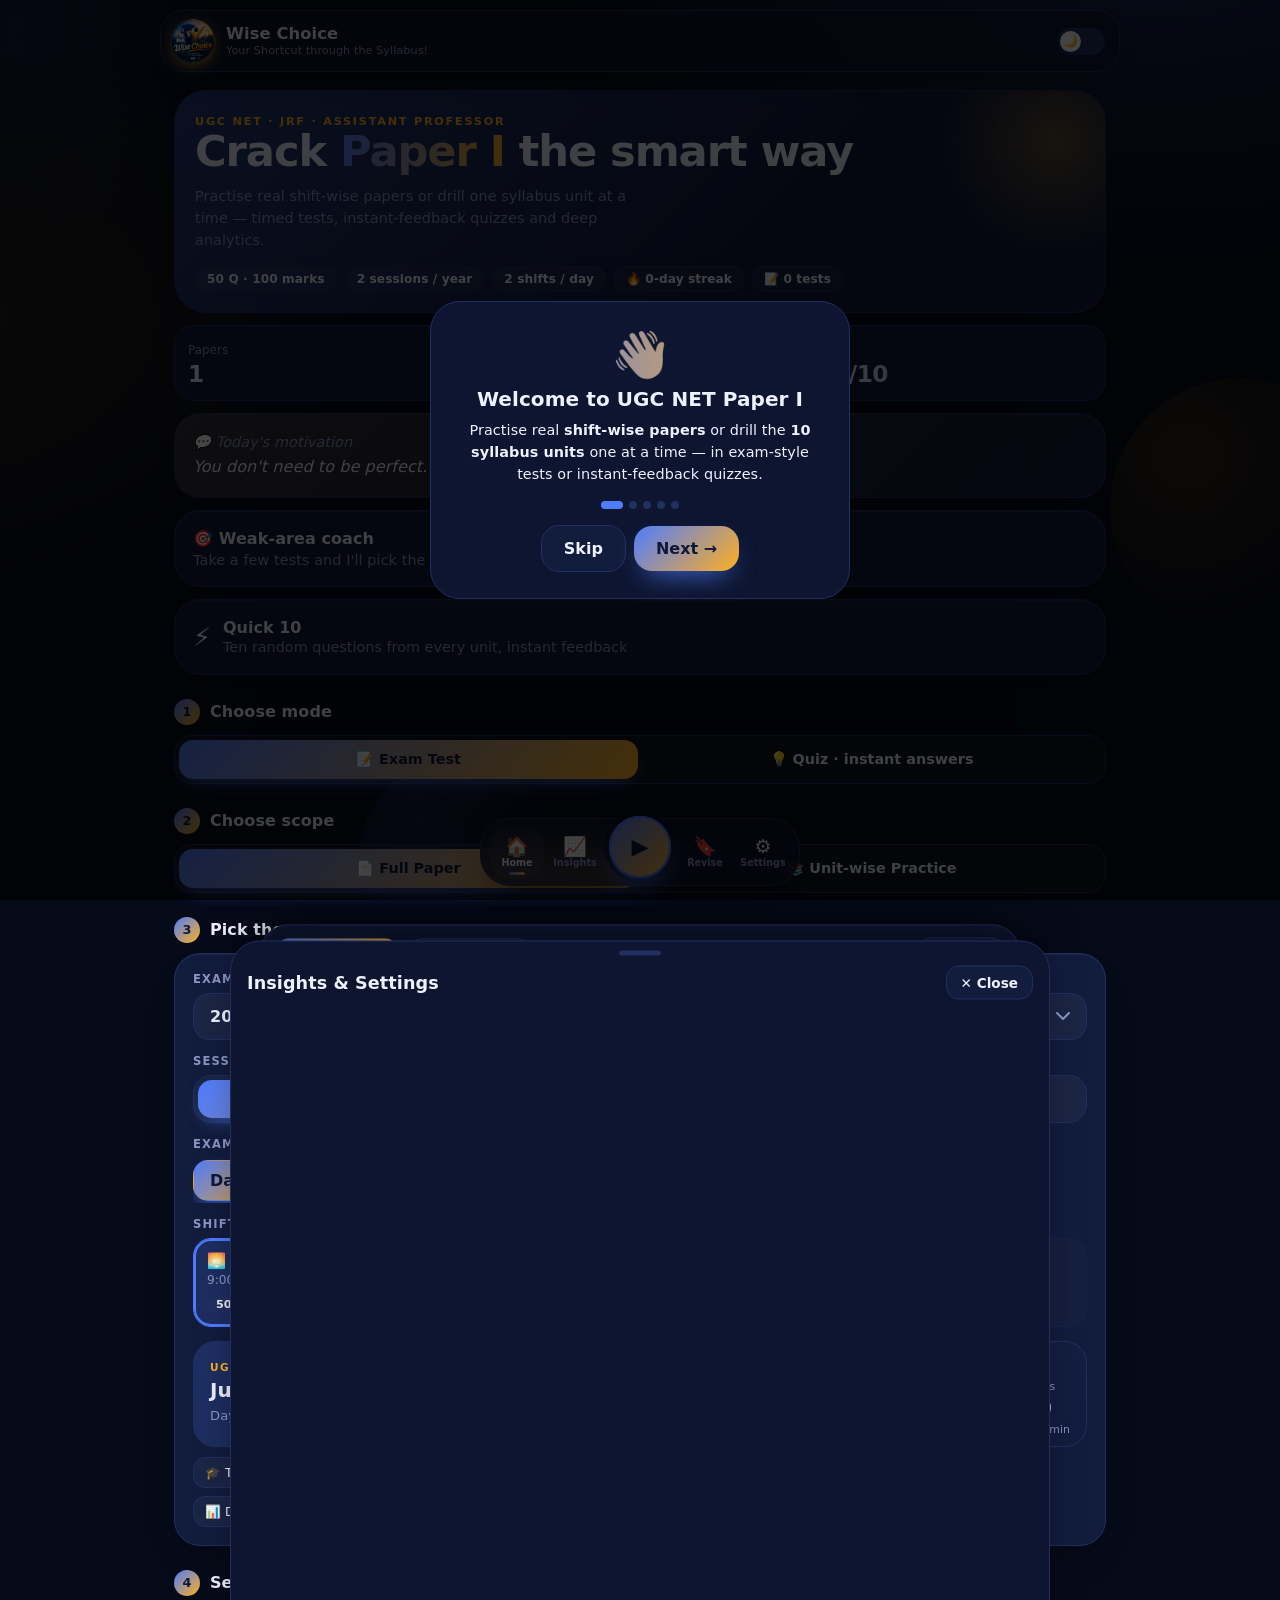
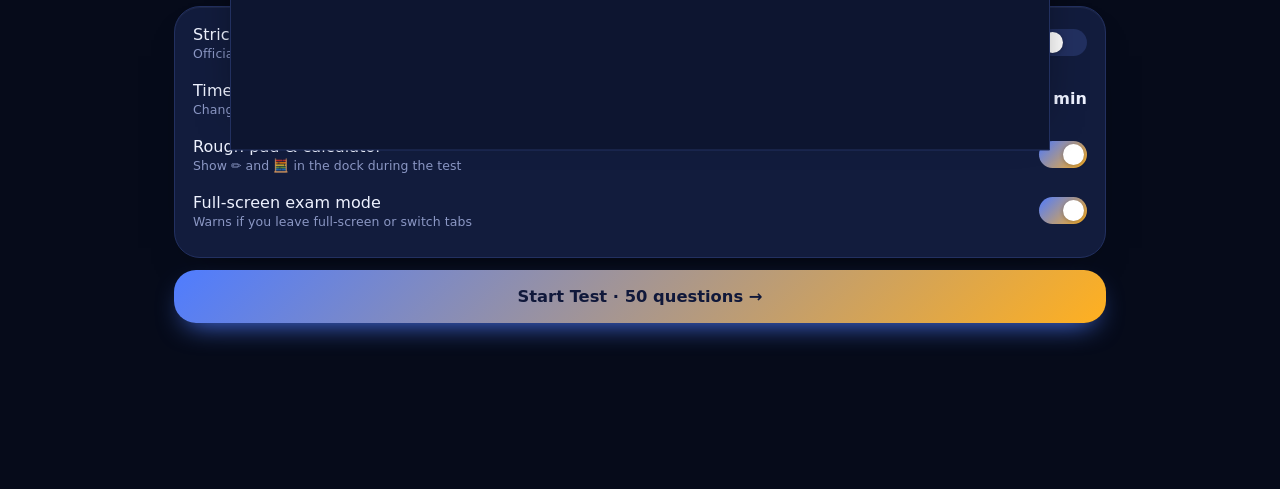
==== commit b7936c7d: "Add files via upload" ====
--- a/index.html
+++ b/index.html
@@ -9,283 +9,11 @@
 <link rel="icon" type="image/png" href="logo.png">
 <link rel="apple-touch-icon" href="logo.png">
 <!-- =====================================================================
-     index.html — the STUDENT site.  Everything (design + app) is inside this one file.
-     It only reads questions from papers.js and has NO tools for adding or editing questions.
-     (Questions are added in admin.html.)
+     index.html — the STUDENT site.
+     Files it uses (all in the same folder):  style.css · config.js · papers.js · app.js
+     Students can only READ questions here. Questions are added in admin.html.
      ===================================================================== -->
-<style>
-/* ===== UGC NET JRF Paper I · "Aurora" design ===== */
-[data-theme=dark]{--bg:#060b1a;--bg2:#0d1530;--card:#121c3d;--tx:#eef2ff;--mu:#8b97c4;--bd:#223060;--gl:#ffffff0a;--sh:#000a}
-[data-theme=light]{--bg:#f4f1ea;--bg2:#fffdf8;--card:#ffffff;--tx:#10183a;--mu:#5f6a96;--bd:#e2ddd0;--gl:#10183a08;--sh:#2a2a5040}
-[data-pal=royal]{--a:#4f7cff;--b:#ffb020}
-[data-pal=emerald]{--a:#1fbf8f;--b:#f2d04b}
-[data-pal=sunset]{--a:#ff8a3d;--b:#f0486b}
-[data-pal=violet]{--a:#8b6cff;--b:#ff7ac6}
-[data-pal=rose]{--a:#f0567a;--b:#ffb36b}
-html{font-size:var(--fs,16px)}
-*{box-sizing:border-box;margin:0;font-family:system-ui,-apple-system,"Segoe UI",Roboto,"Helvetica Neue",sans-serif;-webkit-tap-highlight-color:transparent}
-body{color:var(--tx);min-height:100vh;min-height:100dvh;overflow-x:hidden;transition:background .3s,color .3s;letter-spacing:.005em;
-  background:radial-gradient(900px 520px at 90% -10%,color-mix(in srgb,var(--a) 26%,transparent),transparent 70%),radial-gradient(700px 420px at -10% 35%,color-mix(in srgb,var(--b) 14%,transparent),transparent 70%),var(--bg);background-attachment:fixed}
-button{font:inherit;color:inherit;cursor:pointer}
-b{font-weight:800}
-.mu{color:var(--mu);font-size:.9rem}
-
-/* decorative orbs */
-.bg{position:fixed;inset:0;z-index:0;pointer-events:none;overflow:hidden}
-[data-motion=off] .bg{display:none}
-.bg i{position:absolute;border-radius:50%;opacity:.16;background:radial-gradient(circle at 30% 30%,var(--a),transparent 70%);animation:drift 24s ease-in-out infinite alternate}
-.bg i:nth-child(1){width:320px;height:320px;top:-70px;left:-80px}
-.bg i:nth-child(2){width:260px;height:260px;top:42%;right:-90px;background:radial-gradient(circle at 30% 30%,var(--b),transparent 70%);animation-duration:30s;animation-delay:-8s}
-.bg i:nth-child(3){width:200px;height:200px;bottom:-60px;left:28%;animation-duration:26s;animation-delay:-14s}
-.bg i:nth-child(4){width:90px;height:90px;top:20%;left:62%;background:radial-gradient(circle,var(--b),transparent 70%);animation-duration:19s}
-@keyframes drift{to{transform:translate3d(50px,-60px,0) scale(1.2)}}
-
-/* floating header island */
-header{position:sticky;top:10px;z-index:20;display:flex;justify-content:space-between;align-items:center;gap:10px;width:calc(100% - 24px);max-width:960px;margin:calc(10px + env(safe-area-inset-top)) auto 0;padding:8px 14px 8px 10px;border-radius:24px;border:1px solid var(--bd);background:color-mix(in srgb,var(--bg2) 72%,transparent);backdrop-filter:blur(18px);-webkit-backdrop-filter:blur(18px);box-shadow:0 14px 34px -22px var(--sh)}
-body[data-view=test] header{display:none}
-.brand{display:flex;align-items:center;gap:11px;min-width:0}
-.brand img.mk{width:44px;height:44px;border-radius:50%;object-fit:cover;box-shadow:0 4px 16px -4px var(--b);flex:none}
-.brand b{display:block;font-size:1.02rem;line-height:1.1}
-.brand small{display:block;color:var(--mu);font-size:.7rem;margin-top:2px}
-main{position:relative;z-index:1;max-width:960px;margin:0 auto;padding:18px 14px 150px}
-main.in{animation:in .4s cubic-bezier(.2,.8,.2,1)}
-@keyframes in{from{opacity:0;transform:translateY(16px)}}
-h1{font-size:clamp(1.7rem,6.4vw,2.7rem);line-height:1.08;letter-spacing:-.025em;font-weight:900}
-h2{font-size:1.05rem;font-weight:800}
-.grad{background:linear-gradient(100deg,var(--a),var(--b));-webkit-background-clip:text;background-clip:text;color:transparent}
-
-/* switch */
-.sw{width:48px;height:27px;border-radius:20px;border:0;background:var(--bd);position:relative;flex:none;transition:background .25s}
-.sw i{position:absolute;top:3px;left:3px;width:21px;height:21px;border-radius:50%;background:#fff;display:grid;place-items:center;font-size:12px;font-style:normal;transition:transform .25s;box-shadow:0 1px 4px #0004}
-.sw.on,[data-theme=light] #tgl{background:linear-gradient(135deg,var(--a),var(--b))}
-.sw.on i,[data-theme=light] #tgl i{transform:translateX(21px)}
-#tgl i::before{content:"🌙"}[data-theme=light] #tgl i::before{content:"☀️"}
-
-/* surfaces */
-.card{background:var(--card);border:1px solid var(--bd);border-radius:26px;padding:18px;margin-bottom:12px;box-shadow:0 1px 0 #ffffff0d inset,0 20px 44px -30px var(--sh)}
-.hero{position:relative;overflow:hidden;border-radius:32px;padding:24px 20px 20px;margin-bottom:12px;border:1px solid var(--bd);background:linear-gradient(135deg,color-mix(in srgb,var(--a) 30%,var(--card)),var(--card) 62%)}
-.hero::after{content:"";position:absolute;right:-60px;top:-60px;width:220px;height:220px;border-radius:50%;background:radial-gradient(circle,color-mix(in srgb,var(--b) 55%,transparent),transparent 70%);opacity:.55;pointer-events:none}
-.kick{font-size:.7rem;font-weight:800;letter-spacing:.16em;text-transform:uppercase;color:var(--b)}
-.hero p{margin:10px 0 14px;max-width:48ch;line-height:1.55;position:relative}
-.hero h1,.hero .kick,.hero .row{position:relative;z-index:1}
-.pill{display:inline-block;font-size:.76rem;font-weight:800;padding:5px 11px;border-radius:12px;background:var(--gl);border:1px solid var(--bd)}
-.bento{display:grid;grid-template-columns:repeat(3,1fr);gap:10px;margin-bottom:12px}
-.stats{display:grid;grid-template-columns:repeat(2,1fr);gap:10px;margin-bottom:12px}
-.stat{background:var(--card);border:1px solid var(--bd);border-radius:20px;padding:13px}
-.stat .mu{font-size:.74rem}
-.stat b{display:block;font-size:1.45rem;margin-top:2px;letter-spacing:-.02em;background:linear-gradient(120deg,var(--tx),var(--a));-webkit-background-clip:text;background-clip:text;color:transparent}
-.quote{background:linear-gradient(135deg,color-mix(in srgb,var(--b) 14%,var(--card)),var(--card));font-style:italic}
-.quote p{margin-top:4px;line-height:1.5}
-.hint{display:flex;justify-content:space-between;align-items:center;gap:10px}
-.quick{display:flex;align-items:center;gap:12px;text-align:left;width:100%;cursor:pointer;font:inherit}
-.quick i{font-style:normal;font-size:1.6rem}
-.note{font-size:.8rem;padding:9px 12px;border-radius:14px;background:var(--card);border:1px dashed var(--bd);margin-top:14px;color:var(--mu)}
-.tag{font-size:.72rem;padding:2px 9px;border-radius:10px;background:var(--bd);color:var(--mu);white-space:nowrap}
-
-/* build-your-session steps */
-.step{display:flex;align-items:center;gap:10px;margin:24px 0 10px;font-weight:800}
-.step i{font-style:normal;width:26px;height:26px;border-radius:50%;display:grid;place-items:center;font-size:.8rem;color:#10183a;background:linear-gradient(135deg,var(--a),var(--b))}
-.lbl{font-size:.72rem;font-weight:800;letter-spacing:.1em;text-transform:uppercase;color:var(--mu);margin:14px 0 7px}
-.lbl:first-child{margin-top:0}
-.seg{display:flex;gap:4px;padding:4px;border-radius:18px;background:var(--gl);border:1px solid var(--bd)}
-.seg button{flex:1;border:0;background:transparent;padding:11px 8px;border-radius:14px;font-weight:700;font-size:.9rem;transition:.2s}
-.seg button.on{background:linear-gradient(135deg,var(--a),var(--b));color:#10183a;box-shadow:0 8px 20px -10px var(--a)}
-.seg button:disabled{opacity:.35}
-.hscroll{display:flex;gap:8px;overflow-x:auto;scrollbar-width:none;padding:2px 0}
-.hscroll::-webkit-scrollbar{display:none}
-.hscroll .chip{flex:none;white-space:nowrap}
-.chips{display:flex;flex-wrap:wrap;gap:8px}
-.chip{padding:10px 16px;border-radius:15px;border:1px solid var(--bd);background:var(--card);font-weight:700;transition:transform .15s}
-.chip:active{transform:scale(.94)}
-.chip.on{background:linear-gradient(135deg,var(--a),var(--b));color:#10183a;font-weight:800;border-color:transparent;box-shadow:0 8px 20px -8px var(--a)}
-.chip:disabled{opacity:.35}
-.shifts{display:grid;grid-template-columns:1fr 1fr;gap:10px}
-.shift{display:flex;flex-direction:column;gap:3px;text-align:left;padding:13px;border-radius:18px;border:1px solid var(--bd);background:var(--gl);transition:.2s;position:relative}
-.shift b{font-size:.95rem}.shift small{color:var(--mu);font-size:.76rem}
-.shift .sq{align-self:flex-start;margin-top:6px;font-size:.7rem;font-weight:800;padding:2px 9px;border-radius:9px;background:var(--bd)}
-.shift.on{border-color:var(--a);background:color-mix(in srgb,var(--a) 18%,var(--card));box-shadow:0 0 0 2px var(--a) inset}
-.shift:disabled{opacity:.35}
-
-/* paper ticket */
-.ticket{display:flex;align-items:stretch;border-radius:22px;overflow:hidden;border:1px solid var(--bd);margin-top:14px;background:linear-gradient(135deg,color-mix(in srgb,var(--a) 20%,var(--card)),var(--card))}
-.ticket>div:first-child{flex:1;padding:14px 16px}
-.ticket small{font-size:.66rem;font-weight:800;letter-spacing:.14em;text-transform:uppercase;color:var(--b)}
-.ticket b{display:block;font-size:1.25rem;margin:3px 0}
-.ticket span{font-size:.82rem;color:var(--mu)}
-.ticket .tr{display:grid;gap:2px;place-content:center;text-align:center;padding:10px 16px;border-left:2px dashed var(--bd);min-width:96px}
-.ticket .tr b{font-size:1.4rem;margin:0}
-.ticket .tr span{font-size:.68rem}
-
-/* unit grid */
-.tgrid{display:flex;flex-wrap:wrap;gap:8px;margin-top:10px}
-.tgrid .tag{display:flex;align-items:center;gap:6px;padding:7px 11px;border-radius:12px;font-size:.78rem;background:var(--gl);color:var(--tx);border:1px solid var(--bd)}
-.units{display:grid;grid-template-columns:repeat(2,1fr);gap:10px;margin-top:10px}
-@media(min-width:620px){.units{grid-template-columns:repeat(3,1fr)}.bento{gap:12px}}
-.unit{position:relative;display:flex;flex-direction:column;gap:6px;text-align:left;padding:13px;border-radius:20px;border:1px solid var(--bd);background:var(--gl);min-height:98px;transition:.2s}
-.unit .ui{font-size:1.4rem;line-height:1}
-.unit .un{font-size:.82rem;font-weight:800;line-height:1.2}
-.unit .um{font-size:.68rem;color:var(--mu);font-weight:700;letter-spacing:.06em;text-transform:uppercase}
-.unit .cn{position:absolute;right:10px;top:10px;min-width:26px;padding:2px 8px;border-radius:10px;background:var(--bd);font-size:.75rem;font-weight:800;text-align:center}
-.unit.on{border-color:var(--a);background:color-mix(in srgb,var(--a) 20%,var(--card));box-shadow:0 0 0 2px var(--a) inset}
-.unit:disabled{opacity:.35}
-.mdot{display:inline-block;width:8px;height:8px;border-radius:50%;margin-left:5px;vertical-align:middle}
-.mu .mdot{margin:0 2px 0 8px}
-.line{display:flex;justify-content:space-between;align-items:center;gap:12px;padding:10px 0}
-.line small{display:block;color:var(--mu);font-size:.78rem;margin-top:2px}
-.row{display:flex;gap:8px;flex-wrap:wrap;align-items:center}
-input[type=number]{width:76px;padding:8px;border-radius:12px;border:1px solid var(--bd);background:var(--bg);color:var(--tx)}
-
-/* buttons */
-.btn{border:0;padding:13px 22px;border-radius:18px;font-weight:800;color:#10183a;background:linear-gradient(135deg,var(--a),var(--b));box-shadow:0 12px 28px -12px var(--a);transition:transform .15s}
-.btn:active{transform:scale(.95)}
-.btn.g{color:var(--tx);background:var(--card);border:1px solid var(--bd);box-shadow:none}
-.btn.s{padding:8px 14px;font-size:.85rem;border-radius:13px}
-.btn.cta{width:100%;padding:17px;font-size:1.02rem;border-radius:22px}
-.sel:focus,.btn:focus-visible,.chip:focus-visible,.opt:focus-visible,.unit:focus-visible,.shift:focus-visible{outline:2px solid var(--a);outline-offset:2px}
-
-/* floating dock */
-#dock{position:fixed;left:50%;bottom:calc(14px + env(safe-area-inset-bottom));transform:translateX(-50%);z-index:30;display:flex;align-items:flex-end;gap:2px;padding:7px 8px;border-radius:30px;border:1px solid var(--bd);background:color-mix(in srgb,var(--bg2) 80%,transparent);backdrop-filter:blur(20px);-webkit-backdrop-filter:blur(20px);box-shadow:0 18px 40px -14px var(--sh);max-width:calc(100% - 16px)}
-.dk{position:relative;width:56px;height:52px;border:0;border-radius:20px;background:transparent;display:flex;flex-direction:column;align-items:center;justify-content:center;gap:1px;transition:transform .2s,background .2s}
-.dk i{font-style:normal;font-size:19px;line-height:1}
-.dk span{font-size:.6rem;font-weight:700;color:var(--mu)}
-.dk:active{transform:scale(.88)}
-.dk.on{background:var(--gl)}.dk.on span{color:var(--tx)}
-.dk.on::after{content:"";position:absolute;bottom:3px;width:16px;height:3px;border-radius:3px;background:linear-gradient(90deg,var(--a),var(--b))}
-.dk.go{width:62px;height:62px;margin:-22px 4px 0;border-radius:50%;background:linear-gradient(135deg,var(--a),var(--b));box-shadow:0 12px 26px -8px var(--a),0 0 0 5px color-mix(in srgb,var(--bg) 85%,transparent)}
-.dk.go i{font-size:22px;color:#10183a}
-.dk.go::after{content:"";position:absolute;inset:0;border-radius:50%;border:2px solid var(--a);animation:ring 2.6s ease-out infinite;pointer-events:none}
-[data-motion=off] .dk.go::after{display:none}
-@keyframes ring{from{transform:scale(1);opacity:.7}to{transform:scale(1.55);opacity:0}}
-.dk.danger i{color:#ef4444}
-#dock[data-mode=nav] .t{display:none}
-#dock[data-mode=test] .n{display:none}
-#dock[data-mode=test] .dk{width:54px}
-
-/* shades, drawer, sheet */
-.shade{position:fixed;inset:0;background:#0008;z-index:40;display:none}
-.shade.show{display:block}
-#shade2{z-index:60}
-#drawer{position:fixed;top:0;right:0;height:100%;width:300px;max-width:86vw;z-index:50;background:var(--bg2);border-left:1px solid var(--bd);border-radius:26px 0 0 26px;padding:20px;padding-top:calc(20px + env(safe-area-inset-top));overflow:auto;transform:translateX(105%);transition:transform .32s cubic-bezier(.2,.8,.2,1)}
-#drawer.show{transform:none}
-#sheet{position:fixed;left:0;right:0;bottom:0;height:90vh;height:90dvh;max-width:820px;margin:0 auto;z-index:70;background:var(--bg2);border:1px solid var(--bd);border-radius:30px 30px 0 0;display:flex;flex-direction:column;transform:translateY(105%);transition:transform .34s cubic-bezier(.2,.8,.2,1);box-shadow:0 -20px 50px -20px var(--sh)}
-#sheet.show{transform:none}
-.grab{width:42px;height:5px;border-radius:5px;background:var(--bd);margin:9px auto 0}
-.shead{display:flex;justify-content:space-between;align-items:center;padding:10px 16px 4px}
-.shead b{font-size:1.1rem}
-.tabs{display:flex;gap:8px;overflow-x:auto;padding:6px 16px 10px;scrollbar-width:none}
-.tabs::-webkit-scrollbar{display:none}
-.tabs .chip{white-space:nowrap;padding:8px 14px;font-size:.86rem;flex:none}
-#sbody{flex:1;overflow:auto;padding:4px 16px calc(28px + env(safe-area-inset-bottom))}
-.sec{font-weight:800;font-size:.76rem;letter-spacing:.08em;text-transform:uppercase;color:var(--mu);margin:18px 0 8px}
-.empty{text-align:center;padding:40px 10px;color:var(--mu)}.empty b{display:block;font-size:2.2rem;margin-bottom:6px}
-.bar{height:7px;border-radius:7px;background:var(--bd);overflow:hidden;margin:8px 0 12px}
-.bar i{display:block;height:100%;background:linear-gradient(90deg,var(--a),var(--b));transition:width .3s}
-.strip{display:flex;flex-wrap:wrap;gap:5px;margin-bottom:12px}
-.strip span{min-width:27px;height:27px;border-radius:9px;font-size:.7rem;display:grid;place-items:center;color:#fff;font-weight:700;padding:0 3px}
-.cnum{display:flex;flex-wrap:wrap;gap:5px;margin-top:6px}
-.cnum span{min-width:26px;height:24px;padding:0 6px;border-radius:8px;display:grid;place-items:center;font-size:.72rem;font-weight:700;color:#fff}
-.mtx{display:grid;grid-template-columns:1.4fr repeat(3,1fr);gap:6px;font-size:.85rem;text-align:center;align-items:center}
-.mtx b{font-size:.75rem;color:var(--mu)}.mtx .l{text-align:left;font-weight:700}
-.legend{display:flex;align-items:center;gap:4px;justify-content:flex-end;font-size:.72rem;color:var(--mu);margin-top:6px}
-.legend i{width:12px;height:12px;border-radius:3px;display:inline-block;background:var(--a)}
-.codes{display:flex;flex-wrap:wrap;gap:4px 10px;font-size:.68rem;color:var(--mu);margin-top:6px}.codes b{color:var(--tx)}
-.dot{width:28px;height:28px;border-radius:50%;border:2px solid var(--bg2);box-shadow:0 0 0 1px var(--bd)}
-.dot.on{box-shadow:0 0 0 3px var(--tx)}
-
-/* test screen */
-.cap{position:sticky;top:calc(10px + env(safe-area-inset-top));z-index:15;display:flex;align-items:center;justify-content:space-between;gap:8px;padding:8px 10px 8px 16px;margin-bottom:10px;border-radius:22px;border:1px solid var(--bd);background:color-mix(in srgb,var(--bg2) 78%,transparent);backdrop-filter:blur(18px);-webkit-backdrop-filter:blur(18px);box-shadow:0 14px 30px -20px var(--sh)}
-.cq b{font-size:1.05rem}.cq span{color:var(--mu);font-size:.8rem;margin-left:6px}
-.cap .row{flex-wrap:nowrap}
-.timer{font-weight:800;padding:7px 14px;border-radius:14px;background:var(--gl);border:1px solid var(--bd);font-variant-numeric:tabular-nums}
-.timer.low{color:#ef4444}
-.sm{margin-bottom:14px}.sm .chip{padding:6px 12px;font-size:.85rem}
-.tscroll{flex-wrap:nowrap;overflow-x:auto;scrollbar-width:none;padding-bottom:2px}
-.tscroll::-webkit-scrollbar{display:none}
-.tscroll .chip{flex:none;white-space:nowrap}
-.qt{display:block;font-size:1.14rem;line-height:1.55;font-weight:700}
-.psg{margin:10px 0 4px;padding:12px 14px;border-radius:16px;background:var(--gl);border:1px solid var(--bd);line-height:1.6;font-size:.95rem}
-.psg table{border-collapse:collapse;width:100%;font-size:.9rem}
-.psg th,.psg td{border:1px solid var(--bd);padding:6px 10px;text-align:center}
-.psg th{background:var(--gl)}
-.opt{display:flex;align-items:center;gap:12px;width:100%;text-align:left;padding:13px 14px;margin-top:10px;border-radius:18px;border:1px solid var(--bd);background:var(--gl);transition:transform .15s,background .2s}
-.opt .ol{flex:none;width:30px;height:30px;border-radius:10px;display:grid;place-items:center;font-weight:900;font-size:.85rem;background:var(--bd)}
-.opt .ot{flex:1;line-height:1.4}
-button.opt:active{transform:scale(.98)}
-.opt.sel{background:linear-gradient(135deg,var(--a),var(--b));color:#10183a;border-color:transparent;font-weight:700}
-.opt.sel .ol{background:#10183a22}
-.opt.ok{background:#10b98126;border-color:#10b981}.opt.ok .ol{background:#10b981;color:#fff}
-.opt.bad{background:#ef444426;border-color:#ef4444}.opt.bad .ol{background:#ef4444;color:#fff}
-.expl{margin-top:12px;padding:12px 14px;border-radius:16px;background:var(--gl);border:1px solid var(--bd);line-height:1.55;font-size:.95rem;animation:in .25s}
-.flags{display:flex;flex-wrap:wrap;align-items:center;gap:6px;margin-top:14px}
-.flags .chip{padding:6px 12px;font-size:.82rem}
-.grid{display:grid;grid-template-columns:repeat(5,1fr);gap:8px;margin:14px 0}
-.qn{aspect-ratio:1;border-radius:13px;border:1px solid var(--bd);background:var(--card);font-weight:800}
-.qn.ans{background:#10b981;color:#fff;border-color:#10b981}.qn.mk{background:#f59e0b;color:#fff;border-color:#f59e0b}.qn.cur{outline:3px solid var(--a)}
-.qn.ok{background:#10b981;color:#fff;border-color:#10b981}.qn.bad{background:#ef4444;color:#fff;border-color:#ef4444}
-.big{font-size:2.8rem;font-weight:900;background:linear-gradient(90deg,var(--a),var(--b));-webkit-background-clip:text;background-clip:text;color:transparent}
-.actions{display:flex;gap:8px;align-items:center}
-
-/* result */
-.res{text-align:center;padding:24px 16px 20px;background:linear-gradient(180deg,color-mix(in srgb,var(--a) 16%,var(--card)),var(--card))}
-.ringw{position:relative;width:200px;height:200px;margin:2px auto 10px}
-.ringw svg{width:100%;height:100%;transform:rotate(-90deg);overflow:visible}
-.ringw .t{fill:none;stroke:var(--bd);stroke-width:9}
-.ringw .f{fill:none;stroke:url(#rg);stroke-width:9;stroke-linecap:round;stroke-dasharray:326.7;stroke-dashoffset:326.7;animation:rg 1.7s cubic-bezier(.2,.8,.2,1) .15s forwards;filter:drop-shadow(0 0 7px var(--a))}
-@keyframes rg{to{stroke-dashoffset:var(--o)}}
-.ringc{position:absolute;inset:0;display:grid;place-content:center;gap:2px}
-.ringc b{font-size:2.5rem;line-height:1;letter-spacing:-.03em}
-.ringc small{color:var(--mu);font-size:.85rem}
-.res h3{font-size:1.25rem;margin-bottom:4px}
-.rp{display:flex;gap:8px;justify-content:center;flex-wrap:wrap;margin:12px 0 6px}
-.rp span{padding:5px 12px;border-radius:12px;background:var(--gl);border:1px solid var(--bd);font-size:.82rem;font-weight:700}
-#cf{position:fixed;inset:0;width:100%;height:100%;pointer-events:none;z-index:120}
-
-/* overlays */
-.ov{position:fixed;inset:0;z-index:90;background:var(--bg);display:none;place-items:center;padding:20px}
-.ov.show{display:grid}
-.ov.dim{background:#000b;z-index:95}
-#tour{z-index:100}
-.ovc{max-width:420px;width:100%;text-align:center;background:var(--bg2);border:1px solid var(--bd);border-radius:30px;padding:26px}
-.ovc h2{margin:6px 0 8px;font-size:1.25rem}.ovc p{line-height:1.55}
-.dots{display:flex;justify-content:center;gap:6px;margin:16px 0}
-.dots i{width:8px;height:8px;border-radius:50%;background:var(--bd)}
-.dots i.on{background:var(--a);width:22px;border-radius:6px}
-#toast{position:fixed;left:50%;top:calc(22px + env(safe-area-inset-top));transform:translate(-50%,-20px);z-index:110;background:var(--bg2);color:var(--tx);border:1px solid var(--bd);padding:10px 16px;border-radius:16px;font-size:.88rem;font-weight:700;opacity:0;pointer-events:none;transition:.25s;max-width:90vw;box-shadow:0 8px 24px var(--sh)}
-#toast.show{opacity:1;transform:translate(-50%,0)}
-
-/* rough pad + calculator */
-#tools{position:fixed;left:0;right:0;bottom:0;height:54vh;height:54dvh;max-width:760px;margin:0 auto;z-index:35;background:var(--bg2);border:1px solid var(--bd);border-radius:28px 28px 0 0;display:flex;flex-direction:column;transform:translateY(105%);transition:transform .3s cubic-bezier(.2,.8,.2,1);box-shadow:0 -14px 36px -14px var(--sh)}
-#tools.show{transform:none}
-.thead{display:flex;justify-content:space-between;align-items:center;padding:12px 14px 6px;gap:8px}
-.thead .chip{padding:7px 12px;font-size:.85rem}
-#padWrap{flex:1;display:flex;flex-direction:column;min-height:0;padding:0 12px calc(12px + env(safe-area-inset-bottom))}
-.ptools{display:flex;gap:8px;align-items:center;flex-wrap:wrap;margin-bottom:8px}
-.ptools .chip{padding:5px 11px;font-size:.8rem}.ptools .dot{width:24px;height:24px}
-#pad{flex:1;min-height:0;width:100%;border-radius:16px;border:1px dashed var(--bd);background:var(--card);touch-action:none;cursor:crosshair}
-#calcWrap{flex:1;min-height:0;display:flex;flex-direction:column;padding:0 12px calc(12px + env(safe-area-inset-bottom))}
-.cdisp{background:var(--card);border:1px solid var(--bd);border-radius:16px;padding:8px 14px;text-align:right;margin-bottom:8px}
-.cdisp small{display:block;min-height:1em;color:var(--mu);font-size:.8rem}
-.cdisp b{font-size:1.7rem;font-variant-numeric:tabular-nums;word-break:break-all}
-.ckeys{flex:1;min-height:0;display:grid;grid-template-columns:repeat(4,1fr);grid-template-rows:repeat(5,1fr);gap:6px}
-.ckeys button{border-radius:14px;border:1px solid var(--bd);background:var(--card);font-size:1.15rem;font-weight:700;min-height:0}
-.ckeys button:active{transform:scale(.94)}
-.ckeys .op{background:var(--bd)}
-.ckeys .eq{background:linear-gradient(135deg,var(--a),var(--b));color:#10183a;border:0}
-
-@media(min-width:760px){.shifts{gap:14px}.units{gap:12px}}
-@media(prefers-reduced-motion:reduce){*{animation:none!important;transition:none!important}.ringw .f{stroke-dashoffset:var(--o)}}
-
-
-/* ---- dropdown (year / day pickers) ---- */
-.dd{width:100%;appearance:none;-webkit-appearance:none;font:inherit;font-weight:700;color:var(--tx);padding:13px 44px 13px 16px;border-radius:16px;border:1px solid var(--bd);background-color:var(--gl);
-  background-image:url("data:image/svg+xml,%3Csvg xmlns='http://www.w3.org/2000/svg' width='14' height='9' viewBox='0 0 14 9'%3E%3Cpath d='M1 1l6 6 6-6' fill='none' stroke='%238b97c4' stroke-width='2' stroke-linecap='round' stroke-linejoin='round'/%3E%3C/svg%3E");
-  background-repeat:no-repeat;background-position:right 16px center;cursor:pointer;transition:border-color .2s,box-shadow .2s}
-.dd:hover{border-color:var(--a)}
-.dd:focus-visible{outline:2px solid var(--a);outline-offset:2px}
-[data-theme=dark] .dd{color-scheme:dark}[data-theme=light] .dd{color-scheme:light}
-.dd option{color:var(--tx);background:var(--card)}
-
-</style>
+<link rel="stylesheet" href="style.css?v=5.0">
 </head>
 <body data-view="home">
 <div class="bg"><i></i><i></i><i></i><i></i></div>
@@ -365,958 +93,33 @@
 <div class="ov dim" id="tour"></div>
 <canvas id="cf"></canvas><div id="toast"></div>
 
-
-<script src="papers.js"></script>
+<!-- Self-check: if a file is missing or from an older version, say exactly which one (instead of a blank page) -->
 <script>
-/* =====================================================================
-   config.js — exam rules, the 10 syllabus units, shift timings, quotes.
-   You rarely need to edit this file.
-   (The list of papers lives in  data/papers.js .)
-   ===================================================================== */
-
-window.RULES = {
-  examName: 'UGC NET JRF',
-  paperName: 'Paper I',
-  fullMinutes: 60,      // default time for a full Paper-I test (editable in Settings)
-  marks: 2,             // marks per correct answer (50 questions x 2 = 100)
-  negative: 0,          // official exam: no negative marking
-  negMarks: 0.5,        // marks cut per wrong answer when the "Strict mode" switch is ON
-
-  /* The exam is held in two shifts every day, on several days */
-  shifts: [
-    { n: 1, i: '🌅', label: 'Shift 1 · Morning', time: '9:00 AM – 12:00 PM' },
-    { n: 2, i: '🌇', label: 'Shift 2 · Evening', time: '3:00 PM – 6:00 PM' }
-  ],
-
-  /* The 10 units of the UGC NET Paper I syllabus (5 questions each in the real paper).
-     `n` must match the "s" field of every question EXACTLY. `k` = short code for charts. */
-  topics: [
-    { n: 'Teaching Aptitude',                 i: '🎓', k: 'Teaching',      u: 1 },
-    { n: 'Research Aptitude',                 i: '🔬', k: 'Research',      u: 2 },
-    { n: 'Comprehension',                     i: '📖', k: 'Comprehension', u: 3 },
-    { n: 'Communication',                     i: '🗣️', k: 'Communication', u: 4 },
-    { n: 'Mathematical Reasoning & Aptitude', i: '➗', k: 'Maths',         u: 5 },
-    { n: 'Logical Reasoning',                 i: '🧩', k: 'Logic',         u: 6 },
-    { n: 'Data Interpretation',               i: '📊', k: 'Data Interp.',  u: 7 },
-    { n: 'ICT',                               i: '💻', k: 'ICT',           u: 8 },
-    { n: 'People, Development & Environment', i: '🌳', k: 'PDE',           u: 9 },
-    { n: 'Higher Education System',           i: '🏛️', k: 'Higher Edu.',   u: 10 }
-  ]
-};
-
-/* ---- Motivational quotes (one per day on the home screen). Add your own! ---- */
-window.QUOTES = [
-  'Consistency beats intensity — one solid hour every day wins the exam.',
-  'Every wrong answer you review today is a mark you keep tomorrow.',
-  'You don\'t need to be perfect. You need to be better than yesterday.',
-  'Paper I is the great equaliser — everyone sits it, so every mark counts.',
-  'Small daily progress adds up to big results.',
-  'Mock tests are rehearsals. Make your mistakes here, not in the exam hall.',
-  'Your future Assistant Professor self is watching — keep going.',
-  'Don\'t count the days; make the days count.',
-  'Hard work compounds. Start the next question.',
-  'Revision is where marks are made.',
-  'Slow progress is still progress.',
-  'Focus on the process; the cut-off will follow.',
-  'Today\'s effort is tomorrow\'s confidence.',
-  'One more unit. One more test. One step closer to JRF.',
-  'Be patient with the syllabus, be strict with your schedule.'
-];
-
-/* =====================================================================
-   UGC NET JRF · Paper I — STUDENT APP  (this code lives inside index.html)
-   It only READS questions from papers.js. There is no way to add or edit
-   questions here — that is done in admin.html.
-   ===================================================================== */
 (function () {
-'use strict';
-var $ = function (s) { return document.querySelector(s); };
-window.PAPERS = window.PAPERS || {};
-
-/* ---------- built-in settings (RULES, QUOTES) and the questions (window.WC_PAPERS, from papers.js) ---------- */
-var DEF_SHIFTS = [{ n: 1, i: '🌅', label: 'Shift 1 · Morning', time: '9:00 AM – 12:00 PM' }, { n: 2, i: '🌇', label: 'Shift 2 · Evening', time: '3:00 PM – 6:00 PM' }];
-var R = window.RULES, PL = [], DATA_ERR = '';
-function normMeta(m) {
-  if (!m) return null;
-  var t = String(m.session || '').trim().toLowerCase(), y = +m.year, ses = /^dec/.test(t) ? 'December' : /^jun/.test(t) ? 'June' : '';
-  return (y > 1990 && y < 2100 && ses) ? { year: y, session: ses, day: Math.max(1, +m.day || 1), shift: Math.max(1, +m.shift || 1) } : null;
-}
-R.marks = R.marks || 2; R.negMarks = R.negMarks == null ? 0.5 : R.negMarks; R.negative = R.negative || 0; R.fullMinutes = R.fullMinutes || 60; R.shifts = R.shifts || DEF_SHIFTS;
-var SESS = ['June', 'December'];
-var TOPICS = R.topics.map(function (t) { return t.n; }), ICON = {}, CODE = {}, UNUM = {};
-R.topics.forEach(function (t, i) { ICON[t.n] = t.i; CODE[t.n] = t.k || t.n.slice(0, 3).toUpperCase(); UNUM[t.n] = t.u || (i + 1); });
-var QUOTES = (window.QUOTES && window.QUOTES.length) ? window.QUOTES : ['Small steps every day beat big plans someday.'];
-var ti = function (s) { var i = TOPICS.indexOf(s); return i < 0 ? 999 : i; };
-var app = $('#app'), root = document.documentElement;
-var DAY = 86400000, INT = [1, 3, 7, 14];   /* spaced-repetition gaps (days) for Leitner boxes 1-4 */
-
-/* ---------- storage ---------- */
-function put(k, v) { try { localStorage.setItem(k, JSON.stringify(v)); return true; } catch (e) { return false; } }
-function get(k, d) { try { var v = localStorage.getItem(k); return v === null ? d : JSON.parse(v); } catch (e) { return d; } }
-function del(k) { try { localStorage.removeItem(k); } catch (e) {} }
-var SET = Object.assign({ font: 1, motion: true, showTimer: true, autoNext: false, shuffleQ: false, shuffleO: false,
-  confirmSubmit: true, autoWrong: true, haptic: true, wake: false, defMins: 30, fullMins: R.fullMinutes, defNeg: false, tools: true, fullscreen: true }, get('un_set', {}));
-var ATT = get('un_att', []), SAV = get('un_sav', {}), DAYM = get('un_days', {});
-root.dataset.theme = get('un_t', 'dark'); root.dataset.pal = get('un_p', 'royal');
-var pad = function (n) { return String(n).padStart(2, '0'); };
-var dkey = function (d) { d = d || new Date(); return d.getFullYear() + '-' + pad(d.getMonth() + 1) + '-' + pad(d.getDate()); };
-var today0 = function () { var d = new Date(); d.setHours(0, 0, 0, 0); return d.getTime(); };
-if (!Object.keys(DAYM).length && ATT.length) {   /* seed the heatmap from older attempts */
-  ATT.forEach(function (a) { var k = dkey(new Date(a.ts)), n = 0; Object.keys(a.secs).forEach(function (t) { n += a.secs[t].c + a.secs[t].w; }); var x = DAYM[k] || (DAYM[k] = { q: 0, t: 0 }); x.q += n; x.t++; });
-  put('un_days', DAYM);
-}
-var S = { kind: 'test', run: 'test', el: 0, view: 'home', mode: 'full', py: 0, ps: '', pd: 0, ph: 0, fY: 'all', fS: 'all', fH: 'all',
-  pool: 'all', secs: {}, neg: SET.defNeg, tneg: false, mins: SET.defMins, cnt: 20, meta: null,
-  qs: [], ans: [], qt: [], mk: {}, fl: [], cur: 0, left: 0, total: 0, t: null, grid: false, tab: 'last', sf: 'all', wl: null, src: '',
-  paused: false, fs: false, fsx: 0, tabx: 0, tabNote: false, lt: 0 };
-TOPICS.forEach(function (t) { S.secs[t] = false; });
-function prefs() { root.style.setProperty('--fs', ['14.5px', '16px', '18px'][SET.font]); root.dataset.motion = SET.motion ? 'on' : 'off'; }
-function saveSet() { put('un_set', SET); prefs(); }
-prefs();
-
-/* ---------- helpers ---------- */
-var fmt = function (s) { s = Math.max(0, s); return pad(Math.floor(s / 60)) + ':' + pad(s % 60); };
-var pct = function (a, b) { return b ? Math.round(a / b * 100) : 0; };
-var tone = function (p) { return p >= 75 ? '#10b981' : p >= 50 ? '#f59e0b' : '#ef4444'; };
-var lab = function (p) { return p >= 75 ? 'Strong' : p >= 50 ? 'Average' : 'Weak'; };
-var esc = function (s) { return String(s).replace(/&/g, '&amp;').replace(/</g, '&lt;').replace(/>/g, '&gt;').replace(/"/g, '&quot;'); };
-var uniq = function (a) { return a.filter(function (x, i) { return a.indexOf(x) === i; }); };
-function bar(p) { return '<div class="bar"><i style="width:' + p + '%;background:' + tone(p) + '"></i></div>'; }
-function render(h, keepPos) {
-  var y = window.scrollY;
-  document.body.dataset.view = S.view;
-  app.innerHTML = h;
-  if (keepPos) { window.scrollTo(0, y); return; }
-  app.classList.remove('in'); void app.offsetWidth; app.classList.add('in'); window.scrollTo(0, 0);
-}
-function sw(on, act, v) { return '<button class="sw ' + (on ? 'on' : '') + '" role="switch" aria-checked="' + !!on + '" data-act="' + act + '" data-v="' + esc(v || '') + '"><i></i></button>'; }
-function seg(act, cur, items) {
-  return '<div class="seg">' + items.map(function (x) { return '<button class="' + (String(cur) === String(x[0]) ? 'on' : '') + '" ' + (x[2] ? 'disabled' : '') + ' data-act="' + act + '" data-v="' + esc(x[0]) + '">' + x[1] + '</button>'; }).join('') + '</div>';
-}
-/* dropdown:  items = [[value, label, disabled?], ...]  — fires the same data-act action as a button, via the 'change' event */
-function dd(act, cur, items, lab) {
-  return '<select class="dd" data-act="' + act + '" aria-label="' + esc(lab || '') + '">' + items.map(function (x) {
-    return '<option value="' + esc(x[0]) + '"' + (String(cur) === String(x[0]) ? ' selected' : '') + (x[2] ? ' disabled' : '') + '>' + esc(x[1]) + '</option>';
-  }).join('') + '</select>';
-}
-function fabs(t) {
-  $('#dock').dataset.mode = t ? 'test' : 'nav';
-  $('#bPad').style.display = $('#bCalc').style.display = (t && !SET.tools) ? 'none' : '';
-}
-function dockSync() {
-  var open = sheetOpen(), t = S.tab;
-  $('#dHome').classList.toggle('on', !open && S.view === 'home');
-  $('#dIns').classList.toggle('on', open && (t === 'all' || t === 'last' || t === 'chap'));
-  $('#dRev').classList.toggle('on', open && t === 'sav');
-  $('#dSet').classList.toggle('on', open && t === 'set');
-}
-function buzz() { if (SET.haptic && navigator.vibrate) try { navigator.vibrate(10); } catch (e) {} }
-function ask(m) { return SET.confirmSubmit ? confirm(m) : true; }
-function getWake() { if (SET.wake && navigator.wakeLock) navigator.wakeLock.request('screen').then(function (l) { S.wl = l; }).catch(function () {}); }
-function relWake() { try { if (S.wl) S.wl.release(); } catch (e) {} S.wl = null; }
-function shuf(a) { a = a.slice(); for (var i = a.length - 1; i > 0; i--) { var j = Math.floor(Math.random() * (i + 1)), t = a[i]; a[i] = a[j]; a[j] = t; } return a; }
-function label(q) { return (ICON[q.s] || '') + ' ' + esc(q.s) + (q.c ? ' · ' + esc(q.c) : ''); }
-function toast(m) { var t = $('#toast'); t.textContent = m; t.classList.add('show'); clearTimeout(toast.h); toast.h = setTimeout(function () { t.classList.remove('show'); }, 2600); }
-function download(name, txt, mime) { var a = document.createElement('a'); a.href = URL.createObjectURL(new Blob([txt], { type: mime || 'application/json' })); a.download = name; document.body.appendChild(a); a.click(); a.remove(); }
-var FL = { s: '🟢 Sure', g: '🟡 Guess', c: '🔴 Confused', u: '⚪ Not flagged' };
-var shiftOf = function (n) { return R.shifts.filter(function (s) { return s.n === n; })[0] || { n: n, i: '🕘', label: 'Shift ' + n, time: '' }; };
-var paperLabel = function (p) { return R.examName + ' · ' + p.session + ' ' + p.year + ' · Day ' + p.day + ' · Shift ' + p.shift; };
-var shortLabel = function (p) { return p.session + ' ' + p.year + ' · D' + p.day + ' · S' + p.shift; };
-var maxMarks = function (n) { return n * R.marks; };
-
-/* ---------- paper selection: Year → Session → Day → Shift ---------- */
-function pYears() { return uniq(PL.map(function (p) { return p.year; })).sort(function (a, b) { return b - a; }); }
-function pSessions(y) {
-  var s = uniq(PL.filter(function (p) { return p.year === y; }).map(function (p) { return p.session; }));
-  return SESS.filter(function (x) { return s.indexOf(x) > -1; }).concat(s.filter(function (x) { return SESS.indexOf(x) < 0; }));
-}
-function pDays(y, s) { return uniq(PL.filter(function (p) { return p.year === y && p.session === s; }).map(function (p) { return p.day; })).sort(function (a, b) { return a - b; }); }
-function pShifts(y, s, d) { return uniq(PL.filter(function (p) { return p.year === y && p.session === s && p.day === d; }).map(function (p) { return p.shift; })).sort(function (a, b) { return a - b; }); }
-function findP(y, s, d, h) { return PL.filter(function (p) { return p.year === y && p.session === s && p.day === d && p.shift === h; })[0]; }
-function fixSel() {
-  var ys = pYears(); if (!ys.length) return;
-  if (ys.indexOf(S.py) < 0) S.py = ys[0];
-  var ss = pSessions(S.py); if (ss.indexOf(S.ps) < 0) S.ps = ss[ss.length - 1];
-  var ds = pDays(S.py, S.ps); if (ds.indexOf(S.pd) < 0) S.pd = ds[0];
-  var hs = pShifts(S.py, S.ps, S.pd); if (hs.indexOf(S.ph) < 0) S.ph = hs[0];
-}
-function selPaper() { fixSel(); return findP(S.py, S.ps, S.pd, S.ph) || PL[0]; }
-function matches(p) { return (S.fY === 'all' || p.year === S.fY) && (S.fS === 'all' || p.session === S.fS) && (S.fH === 'all' || p.shift === S.fH); }
-function filterText() {
-  var t = []; if (S.fY !== 'all') t.push(S.fY); if (S.fS !== 'all') t.push(S.fS); if (S.fH !== 'all') t.push('Shift ' + S.fH);
-  return t.length ? ' · ' + t.join(' · ') : '';
-}
-
-/* ---------- saved questions + spaced repetition (Leitner boxes) ---------- */
-function keep(q, f) {
-  var e = SAV[q._k] || (SAV[q._k] = { k: q._k, s: q.s, c: q.c || '', p: q.p || '', q: q.q, o: q.o, a: q.a, e: q.e || '', src: q._src || '' });
-  e[f] = true;
-}
-function persist() { Object.keys(SAV).forEach(function (k) { if (!SAV[k].b && !SAV[k].w) delete SAV[k]; }); put('un_sav', SAV); }
-function dueList() { return Object.keys(SAV).map(function (k) { return SAV[k]; }).filter(function (e) { return e.w && (e.due || 0) <= today0(); }); }
-function dueText(e) { var d = Math.round(((e.due || 0) - today0()) / DAY); return d <= 0 ? 'Due today' : 'Review in ' + d + 'd'; }
-
-/* ---------- streaks ---------- */
-function streak() {
-  var n = 0, x = new Date(); if (!DAYM[dkey(x)]) x.setDate(x.getDate() - 1);
-  while (DAYM[dkey(x)]) { n++; x.setDate(x.getDate() - 1); } return n;
-}
-function bestStreak() {
-  var b = 0, c = 0, prev = null;
-  Object.keys(DAYM).sort().forEach(function (k) { var d = new Date(k + 'T00:00'); c = (prev && Math.round((d - prev) / DAY) === 1) ? c + 1 : 1; if (c > b) b = c; prev = d; });
-  return b;
-}
-
-/* ---------- in-progress test: autosave / resume ---------- */
-function saveRun() {
-  if (S.view !== 'test') return;
-  put('un_run', { run: S.run, mode: S.mode, tneg: S.tneg, src: S.src, meta: S.meta, ans: S.ans, qt: S.qt, mk: S.mk, fl: S.fl, cur: S.cur, left: S.left, total: S.total, el: S.el, fsx: S.fsx, tabx: S.tabx });
-}
-function clearRun() { del('un_run'); del('un_run_q'); }
-function resume() {
-  var r = get('un_run', null), q = get('un_run_q', null); if (!r || !q) return;
-  Object.assign(S, { run: r.run, mode: r.mode, tneg: r.tneg, src: r.src, meta: r.meta || null, qs: q, ans: r.ans, qt: r.qt, mk: r.mk, fl: r.fl || q.map(function () { return null; }),
-    cur: r.cur, left: r.left, total: r.total, el: r.el, fsx: r.fsx || 0, tabx: r.tabx || 0, paused: false });
-  clearInterval(S.t); S.lt = Date.now(); S.t = setInterval(tick, 500); getWake(); reqFS(S.run, S.mode); fabs(true); test();
-}
-
-/* ---------- full-screen exam mode (full test only) ---------- */
-function reqFS(kind, mode) {
-  var el = document.documentElement;
-  if (kind === 'test' && mode === 'full' && SET.fullscreen && el.requestFullscreen) { S.fs = true; el.requestFullscreen().catch(function () { S.fs = false; }); }
-  else S.fs = false;
-}
-function exitFS() { S.fs = false; if (document.fullscreenElement && document.exitFullscreen) document.exitFullscreen().catch(function () {}); }
-document.addEventListener('fullscreenchange', function () {
-  if (document.fullscreenElement) { $('#warn').classList.remove('show'); return; }
-  if (S.fs && S.view === 'test' && !S.paused) { S.fsx++; saveRun(); $('#warn').classList.add('show'); }
-});
-document.addEventListener('visibilitychange', function () {
-  if (document.hidden) { if (S.view === 'test' && S.run === 'test' && S.mode === 'full' && !S.paused) { S.tabx++; S.tabNote = true; saveRun(); } }
-  else { if (S.view === 'test' && SET.wake) getWake(); if (S.tabNote) { S.tabNote = false; toast('⚠️ Tab switch recorded (' + S.tabx + ')'); } }
-});
-
-/* ---------- pause / resume ---------- */
-function pause() {
-  if (S.view !== 'test' || S.run !== 'test' || S.paused) return;
-  S.paused = true; closeGrid(); closeTools(); saveRun();
-  $('#pLeft').textContent = fmt(S.left); $('#pause').classList.add('show');
-}
-function unpause() {
-  S.paused = false; S.lt = Date.now(); $('#pause').classList.remove('show');
-  if (S.fs && !document.fullscreenElement) reqFS(S.run, S.mode);
-}
-
-/* ---------- question pool, counts, "unseen" tracking ---------- */
-var SEEN = get('un_seen', {}), LOADED = true;
-function poolQs() {
-  var out = [];
-  PL.forEach(function (p) { var pp = window.PAPERS[p.id]; if (pp) pp.questions.forEach(function (q, i) { out.push({ s: q.s, k: p.id + '#' + i, p: p }); }); });
-  return out;
-}
-function counts(mode, unseen) {   /* mode: 'all' (everything) · 'full' (selected paper) · 'sec' (filtered papers) */
-  var c = {}; TOPICS.forEach(function (t) { c[t] = 0; });
-  var sp = mode === 'full' ? selPaper() : null;
-  if (mode === 'full' && !sp) return c;
-  poolQs().forEach(function (x) {
-    if (mode === 'full' && x.p.id !== sp.id) return;
-    if (mode === 'sec' && !matches(x.p)) return;
-    if (unseen && SEEN[x.k]) return;
-    if (c[x.s] !== undefined) c[x.s]++;
-  });
-  return c;
-}
-var sumC = function (c, only) { return Object.keys(c).reduce(function (n, k) { return n + (!only || only[k] ? c[k] : 0); }, 0); };
-function unitName(u) { var n = parseInt(u, 10); return (String(u).trim() === String(n) && TOPICS[n - 1]) ? TOPICS[n - 1] : u; }
-function ansIdx(v) { if (typeof v === 'number') return v - 1; var m = /^\s*\(?([A-Da-d])\)?\.?\s*$/.exec(String(v)); return m ? 'ABCD'.indexOf(m[1].toUpperCase()) : -1; }
-/* Rows:  [unit, question, A, B, C, D, answer, explanation, subtopic?, passage?]   (objects {s|u, q, o, a, e, c, p} also work) */
-function normQ(r) {
-  if (!r) return { s: '', c: '', p: '', q: '', o: [], a: -1, e: '' };
-  if (Array.isArray(r)) return { s: unitName(r[0]), c: r[8] || '', p: r[9] || '', q: r[1], o: [r[2], r[3], r[4], r[5]], a: ansIdx(r[6]), e: r[7] || '' };
-  var a = r.a; if (typeof a === 'string') a = ansIdx(a);
-  return { s: r.u != null ? unitName(r.u) : r.s, c: r.c || '', p: r.p || '', q: r.q, o: r.o || [], a: a, e: r.e || '' };
-}
-function validQ(q) {
-  return TOPICS.indexOf(q.s) >= 0 && String(q.q || '').trim() !== '' && q.a >= 0 && q.a <= 3 && [0, 1, 2, 3].every(function (j) { return q.o[j] != null && String(q.o[j]).trim() !== ''; });
-}
-function load(p) { return Promise.resolve(window.PAPERS[p.id]); }
-/* papers.js:  window.WC_PAPERS = [ { year, session, day, shift, questions: [ [row], … ] }, … ]   — everything is ready before the first screen */
-(function intake() {
-  var src = window.WC_PAPERS, seen = {};
-  if (!Array.isArray(src)) { DATA_ERR = 'missing'; return; }
-  src.forEach(function (p) {
-    var m = normMeta(p); if (!m) return;
-    var k = [m.year, m.session, m.day, m.shift].join('|'); if (seen[k]) return; seen[k] = 1;
-    var qs = (p.questions || []).map(normQ).filter(validQ); if (!qs.length) return;
-    var id = m.year + '-' + m.session.toLowerCase() + '-d' + m.day + '-s' + m.shift;
-    window.PAPERS[id] = { questions: qs, ready: true };
-    PL.push({ id: id, year: m.year, session: m.session, day: m.day, shift: m.shift });
+  var V = '5.0', bad = [];
+  window.addEventListener('error', function (e) { if (!(e.target && e.target !== window)) bad.push(e.message); }, true);
+  window.addEventListener('load', function () {
+    setTimeout(function () {
+      var css = (getComputedStyle(document.documentElement).getPropertyValue('--wc-v') || '').replace(/['"\s]/g, '');
+      var rows = [
+        ['style.css', css === V, css ? 'found version ' + css : 'not found'],
+        ['config.js', window.WC_VERSION === V, window.WC_VERSION ? 'found version ' + window.WC_VERSION : 'not found'],
+        ['papers.js', Array.isArray(window.WC_PAPERS), 'not found or broken'],
+        ['app.js', window.__wcStarted === V, window.__wcStarted ? 'found version ' + window.__wcStarted : 'not found, or it stopped with an error']
+      ], fails = rows.filter(function (r) { return !r[1]; });
+      if (!fails.length) return;
+      if (window.__wcStarted === V && fails.length === 1 && fails[0][0] === 'papers.js') return;   /* the app shows its own message for this */
+      document.getElementById('app').innerHTML = '<div class="card" style="margin-top:20px"><h2>⚠️ Some site files are missing or out of date</h2>' +
+        '<ul style="margin:10px 0 10px 4px;list-style:none;line-height:1.9">' + rows.map(function (r) { return '<li>' + (r[1] ? '✅' : '❌') + ' <b>' + r[0] + '</b>' + (r[1] ? '' : ' — ' + r[2]) + '</li>'; }).join('') + '</ul>' +
+        (bad.length ? '<p class="mu">Error: ' + String(bad[0]).replace(/</g, '&lt;') + '</p>' : '') +
+        '<p class="mu" style="margin-top:8px">The site owner needs to upload the ❌ files (from the latest set) into the same folder as index.html.</p>' +
+        '<button class="btn" style="margin-top:12px" onclick="location.reload()">↻ Reload</button></div>';
+    }, 1500);
   });
 })();
-
-/* ---------- home ---------- */
-function stat(l, v) { return '<div class="stat"><span class="mu">' + l + '</span><b>' + v + '</b></div>'; }
-function empty(i, t, d) { return '<div class="empty"><b>' + i + '</b><div style="color:var(--tx);font-weight:700">' + t + '</div><div>' + d + '</div></div>'; }
-function coachInfo() {
-  var g = agg(), ks = Object.keys(g).filter(function (k) { return g[k].t >= 3; });
-  if (!ks.length) return null; ks = weakFirst(g).filter(function (k) { return g[k].t >= 3; });
-  return { k: ks[0], p: pct(g[ks[0]].c, g[ks[0]].t) };
-}
-function homeCards() {
-  var h = '', run = get('un_run', null), s = streak();
-  h += '<div class="card quote"><span class="mu">💬 Today\'s motivation</span><p>' + esc(QUOTES[Math.floor(today0() / DAY) % QUOTES.length]) + '</p></div>';
-  if (run && get('un_run_q', null)) {
-    var done = run.ans.filter(function (x) { return x !== null; }).length;
-    h += '<div class="card" style="border-color:var(--a)"><b>⏯ Unfinished ' + (run.run === 'quiz' ? 'quiz' : 'test') + '</b><p class="mu" style="margin:4px 0 10px">' + esc(run.src) + ' · Q' + (run.cur + 1) + ' · ' + done + ' answered' + (run.run === 'test' ? ' · ' + fmt(run.left) + ' left' : '') + '</p><div class="row"><button class="btn s" data-act="resume">▶ Resume</button><button class="btn g s" data-act="discard">Discard</button></div></div>';
-  }
-  var due = dueList().length;
-  if (due) h += '<div class="card hint"><span><b>🔁 Revision due: ' + due + '</b><br><span class="mu">Wrong answers ready for review</span></span><button class="btn s" data-act="revdue">Revise</button></div>';
-  var c = coachInfo();
-  h += c ? '<div class="card hint"><span><b>🎯 Weak-area coach</b><br><span class="mu">Weakest unit: <b style="color:' + tone(c.p) + '">' + esc(c.k) + ' (' + c.p + '%)</b>. Try 10 questions?</span></span><button class="btn s" data-act="coach" data-v="' + esc(c.k) + '">Practise</button></div>'
-           : '<div class="card"><b>🎯 Weak-area coach</b><p class="mu" style="margin-top:4px">Take a few tests and I\'ll pick the unit that needs you most.</p></div>';
-  h += '<button class="card quick" data-act="quick"><i>⚡</i><span><b>Quick 10</b><br><span class="mu">Ten random questions from every unit, instant feedback</span></span></button>';
-  return h;
-}
-function paperPicker() {
-  var ys = pYears(), ss = pSessions(S.py), ds = pDays(S.py, S.ps), hs = pShifts(S.py, S.ps, S.pd), sp = selPaper(), pp = sp && window.PAPERS[sp.id];
-  if (!sp) return empty('📄', 'No papers yet', 'New papers will appear here soon.');
-  var h = '<div class="lbl">Exam year</div>' + dd('py', S.py, ys.map(function (y) { var n = PL.filter(function (p) { return p.year === y; }).length; return [y, y + '  ·  ' + n + ' paper' + (n === 1 ? '' : 's')]; }), 'Exam year') +
-    '<div class="lbl">Session</div>' + seg('ps', S.ps, SESS.map(function (s) { return [s, s === 'June' ? '☀️ June' : '❄️ December', ss.indexOf(s) < 0]; })) +
-    '<div class="lbl">Exam day</div><div class="hscroll">' + ds.map(function (d) { return '<button class="chip ' + (S.pd === d ? 'on' : '') + '" data-act="pd" data-v="' + d + '">Day ' + d + '</button>'; }).join('') + '</div>' +
-    '<div class="lbl">Shift</div><div class="shifts">' + R.shifts.map(function (sh) {
-      var ok = hs.indexOf(sh.n) > -1, p2 = ok && findP(S.py, S.ps, S.pd, sh.n), q2 = p2 && window.PAPERS[p2.id];
-      return '<button class="shift ' + (S.ph === sh.n ? 'on' : '') + '" ' + (ok ? '' : 'disabled') + ' data-act="ph" data-v="' + sh.n + '"><b>' + sh.i + ' ' + esc(sh.label) + '</b><small>' + esc(sh.time) + '</small>' + (q2 ? '<span class="sq">' + q2.questions.length + ' questions</span>' : '') + '</button>';
-    }).join('') + '</div>';
-  var n = pp ? pp.questions.length : null, by = counts('full', false);
-  h += '<div class="ticket"><div><small>' + esc(R.examName) + ' · ' + esc(R.paperName) + '</small><b>' + sp.session + ' ' + sp.year + '</b><span>Day ' + sp.day + ' · ' + esc(shiftOf(sp.shift).label) + '</span></div>' +
-    '<div class="tr"><b>' + (n === null ? '…' : n) + '</b><span>questions</span><b>' + (n === null ? '…' : maxMarks(n)) + '</b><span>marks · ' + SET.fullMins + ' min</span></div></div>';
-  if (LOADED) h += '<div class="tgrid">' + TOPICS.map(function (t) { return '<span class="tag" style="' + (by[t] ? '' : 'opacity:.4') + '">' + ICON[t] + ' ' + esc(CODE[t]) + ' <b>' + by[t] + '</b></span>'; }).join('') + '</div>';
-  if (LOADED && n !== null && n < 50) h += '<p class="mu" style="margin-top:10px">ℹ️ This paper has ' + n + ' of the usual 50 questions so far.</p>';
-  return h;
-}
-function unitPicker(cView, un) {
-  var sel = TOPICS.filter(function (t) { return S.secs[t]; }), selSet = {}; sel.forEach(function (t) { selSet[t] = 1; });
-  var avail = sumC(cView, selSet), g = agg(), ys = pYears(), np = PL.filter(matches).length;
-  var h = '<div class="lbl">Draw questions from</div>' + dd('fy', S.fY, [['all', '📚 All years']].concat(ys.map(function (y) { return [y, String(y)]; })), 'Exam year') +
-    '<div class="lbl">Session</div>' + seg('fs', S.fS, [['all', 'All'], ['June', '☀️ June'], ['December', '❄️ December']]) +
-    '<div class="lbl">Shift</div>' + seg('fh', S.fH, [['all', 'All'], [1, '🌅 Morning'], [2, '🌇 Evening']]) +
-    '<p class="mu" style="margin-top:8px">' + np + ' paper' + (np === 1 ? '' : 's') + ' matched' + (np ? '' : ' — change the filters') + '</p>';
-  h += '<div class="line" style="padding-bottom:0;margin-top:8px"><b>Choose syllabus units</b><span class="row"><button class="btn g s" data-act="topall">All</button><button class="btn g s" data-act="topweak">🎯 Weakest 3</button><button class="btn g s" data-act="topnone">None</button></span></div>' +
-    '<p class="mu"><b style="color:var(--tx)">' + sel.length + '</b> of ' + TOPICS.length + ' units · <b style="color:var(--tx)">' + (LOADED ? avail : '…') + '</b> questions available</p><div class="units">' +
-    TOPICS.map(function (t) {
-      var n = cView[t], gp = g[t] && g[t].t ? pct(g[t].c, g[t].t) : null;
-      return '<button class="unit ' + (S.secs[t] ? 'on' : '') + '" ' + (LOADED && !n && !S.secs[t] ? 'disabled' : '') + ' data-act="sec" data-v="' + esc(t) + '"><span class="ui">' + ICON[t] + '</span><span class="un">' + esc(t) + '</span><span class="um">Unit ' + UNUM[t] + (gp === null ? '' : ' <i class="mdot" style="background:' + tone(gp) + '" title="Your accuracy: ' + gp + '%"></i>') + '</span><span class="cn">' + (LOADED ? n : '…') + '</span></button>';
-    }).join('') + '</div><p class="mu" style="margin-top:8px"><i class="mdot" style="background:#10b981"></i> strong <i class="mdot" style="background:#f59e0b"></i> average <i class="mdot" style="background:#ef4444"></i> weak — from your past tests</p>' +
-    '<div class="line"><span>Question pool</span><span class="row"><button class="chip ' + (!un ? 'on' : '') + '" style="padding:6px 12px" data-act="pool" data-v="all">All</button><button class="chip ' + (un ? 'on' : '') + '" style="padding:6px 12px" data-act="pool" data-v="unseen">🆕 Unseen only</button></span></div>' +
-    '<div class="line"><span>Number of questions</span><span class="row">' + [10, 25, 50, 0].map(function (c) { return '<button class="chip ' + (S.cnt === c ? 'on' : '') + '" style="padding:6px 12px" data-act="cnt" data-v="' + c + '">' + (c || 'All' + (LOADED ? ' (' + avail + ')' : '')) + '</button>'; }).join('') + '</span></div>';
-  return h;
-}
-function home(keepScroll) {
-  S.view = 'home'; if (S.mode === 'saved') S.mode = 'full'; fixSel();
-  clearInterval(S.t); relWake(); fabs(false); closeGrid(); closeTools(); dockSync();
-  if (DATA_ERR) {   /* papers.js did not load */
-    render('<div class="card" style="margin-top:20px"><h2>⚠️ Question papers could not be loaded</h2>' +
-      '<p class="mu" style="margin:8px 0 12px">The file <b>papers.js</b> was not found next to <b>index.html</b>. If you run this site, upload <b>papers.js</b> in the same folder as <b>index.html</b>, then reload. Otherwise please check your internet connection and try again.</p>' +
-      '<button class="btn" onclick="location.reload()">↻ Reload</button></div>', keepScroll);
-    return;
-  }
-  var q = S.kind === 'quiz', full = S.mode === 'full', un = !full && S.pool === 'unseen';
-  var cAll = counts('all', false), nTotal = sumC(cAll), nCov = TOPICS.filter(function (t) { return cAll[t] > 0; }).length;
-  var cView = counts(full ? 'full' : 'sec', un);
-  var selSet = {}; TOPICS.forEach(function (t) { if (S.secs[t]) selSet[t] = 1; });
-  var nStart = full ? sumC(cView) : Math.min(S.cnt || 1e9, sumC(cView, selSet));
-  var h = '<section class="hero"><div class="kick">UGC NET · JRF · Assistant Professor</div><h1>Crack <span class="grad">Paper I</span> the smart way</h1>' +
-    '<p class="mu">Practise real shift-wise papers or drill one syllabus unit at a time — timed tests, instant-feedback quizzes and deep analytics.</p>' +
-    '<div class="row"><span class="pill">50 Q · 100 marks</span><span class="pill">2 sessions / year</span><span class="pill">2 shifts / day</span><span class="pill">🔥 ' + streak() + '-day streak</span><span class="pill">📝 ' + ATT.length + ' tests</span></div></section>' +
-    '<div class="bento">' + stat('Papers', LOADED ? PL.length : '…') + stat('Questions', LOADED ? nTotal : '…') + stat('Units', LOADED ? nCov + '/' + TOPICS.length : '…') + '</div>' + homeCards();
-  h += '<div class="step"><i>1</i>Choose mode</div>' + seg('kind', S.kind, [['test', '📝 Exam Test'], ['quiz', '💡 Quiz · instant answers']]);
-  h += '<div class="step"><i>2</i>Choose scope</div>' + seg('mode', S.mode, [['full', '📄 Full Paper'], ['sec', '📚 Unit-wise Practice']]);
-  h += '<div class="step"><i>3</i>' + (full ? 'Pick the paper' : 'Pick units &amp; filters') + '</div><div class="card">' + (full ? paperPicker() : unitPicker(cView, un)) + '</div>';
-  h += '<div class="step"><i>4</i>Settings for this run</div><div class="card">';
-  if (q) h += '<p class="mu" style="margin-bottom:6px">Quiz mode shows the right answer and explanation right after each question. No timer.</p>';
-  h += '<div class="line" style="padding-top:0"><span>Strict mode (negative marking)<small>Official exam has none · ON cuts ' + R.negMarks + ' per wrong answer</small></span>' + sw(S.neg, 'neg') + '</div>';
-  if (!q) h += full ? '<div class="line"><span>Time<small>Change the full-paper time in Settings</small></span><b>' + SET.fullMins + ' min</b></div>'
-                    : '<div class="line"><span>Time (minutes)</span><input type="number" id="mins" min="1" max="180" value="' + S.mins + '"></div>';
-  h += '<div class="line"><span>Rough pad &amp; calculator<small>Show ✏️ and 🧮 in the dock during the test</small></span>' + sw(SET.tools, 'tg', 'tools') + '</div>';
-  if (!q && full) h += '<div class="line"><span>Full-screen exam mode<small>Warns if you leave full-screen or switch tabs</small></span>' + sw(SET.fullscreen, 'tg', 'fullscreen') + '</div>';
-  h += '</div><button class="btn cta" data-act="start">' + (q ? 'Start Quiz' : 'Start Test') + (LOADED && nStart ? ' · ' + nStart + ' questions' : '') + ' →</button>';
-  render(h, keepScroll);
-}
-document.addEventListener('input', function (e) {
-  if (e.target.id === 'mins') S.mins = +e.target.value || 1;
-  if (e.target.id === 'dm') { SET.defMins = Math.max(1, Math.min(180, +e.target.value || 30)); S.mins = SET.defMins; saveSet(); }
-  if (e.target.id === 'fm') { SET.fullMins = Math.max(10, Math.min(180, +e.target.value || R.fullMinutes)); saveSet(); }
-});
-
-/* ---------- start a test ---------- */
-async function start(opt) {
-  if (S.view === 'test') return;
-  var sec = S.mode === 'sec', secs = TOPICS.filter(function (t) { return S.secs[t]; });
-  if (sec && !secs.length) return alert('Select at least one unit.');
-  var list = sec ? PL.filter(matches) : [selPaper()];
-  if (!list.length || !list[0]) return alert('No paper matches this selection.');
-  if (get('un_run', null) && !confirm('You have an unfinished test. Discard it and start a new one?')) return;
-  reqFS(S.kind, S.mode);   /* must run inside the click gesture, before any await */
-  var papers;
-  try { papers = await Promise.all(list.map(load)); } catch (e) { exitFS(); return alert('Could not load a paper file. Check the file names listed in data/papers.js.'); }
-  var qs = [], cnt = (opt && opt.cnt != null) ? opt.cnt : S.cnt;
-  papers.forEach(function (p, pi) {
-    p.questions.forEach(function (q, i) {
-      if (!sec || secs.indexOf(q.s) > -1) qs.push(Object.assign({}, q, { _k: list[pi].id + '#' + i, _src: paperLabel(list[pi]) }));
-    });
-  });
-  if (sec && S.pool === 'unseen') qs = qs.filter(function (q) { return !SEEN[q._k]; });
-  if (!qs.length) { exitFS(); return alert(sec && S.pool === 'unseen' ? 'You have already seen every question in this selection. Switch the pool to "All".' : 'No questions found for this selection.'); }
-  if (sec) {
-    if (cnt > 0 && qs.length > cnt) qs = shuf(qs).slice(0, cnt);
-    qs.sort(function (a, b) { return ti(a.s) - ti(b.s); });
-    S.src = R.examName + ' · Unit practice' + filterText(); S.meta = null;
-  } else { S.src = paperLabel(list[0]); S.meta = { y: list[0].year, s: list[0].session, d: list[0].day, h: list[0].shift }; }
-  begin(qs, S.kind === 'quiz' ? 0 : (S.mode === 'full' ? SET.fullMins : Math.max(1, S.mins)) * 60);
-}
-function begin(qs, total, kind) {
-  S.run = kind || S.kind; S.tneg = S.neg; S.paused = false; S.fsx = 0; S.tabx = 0; S.tabNote = false;
-  if (SET.shuffleQ) { var g = {}, o = []; qs.forEach(function (q) { if (!g[q.s]) { g[q.s] = []; o.push(q.s); } g[q.s].push(q); }); qs = []; o.forEach(function (s) { qs = qs.concat(shuf(g[s])); }); }
-  if (SET.shuffleO) qs = qs.map(function (q) { var ord = shuf(q.o.map(function (_, i) { return i; })); return Object.assign({}, q, { o: ord.map(function (i) { return q.o[i]; }), a: ord.indexOf(q.a) }); });
-  S.qs = qs; S.ans = qs.map(function () { return null; }); S.qt = qs.map(function () { return 0; }); S.fl = qs.map(function () { return null; }); S.mk = {};
-  S.cur = 0; S.total = total; S.left = total; S.el = 0;
-  PAD.strokes = []; CALC = calcNew(); calcUI();
-  put('un_run_q', qs);
-  clearInterval(S.t); S.lt = Date.now(); S.t = setInterval(tick, 500); getWake(); fabs(true); test();
-}
-/* The clock is based on real time, so it stays correct even if the phone throttles the page in the background */
-function tick() {
-  if (S.paused) return;
-  var d = Math.floor((Date.now() - S.lt) / 1000); if (d < 1) return;
-  S.lt += d * 1000; var prev = S.el; S.el += d; if (S.view === 'test') S.qt[S.cur] += d;
-  if (Math.floor(S.el / 5) > Math.floor(prev / 5)) saveRun();
-  if (S.run === 'quiz') return;
-  S.left -= d;
-  var el = $('#tm'); if (el) { el.textContent = SET.showTimer ? fmt(S.left) : '⏱ ••'; el.classList.toggle('low', S.left < 300); }
-  if (S.left <= 0) { toast('⏰ Time is up!'); submit(); }
-}
-
-/* ---------- question screens ---------- */
-function tchips(q) {
-  var secs = []; S.qs.forEach(function (x) { if (secs.indexOf(x.s) < 0) secs.push(x.s); });
-  return '<div class="chips sm tscroll">' + secs.map(function (s) {
-    return '<button class="chip ' + (s === q.s ? 'on' : '') + '" data-act="secjump" data-v="' + esc(s) + '">' + (ICON[s] || '') + ' ' + esc(s) + '</button>';
-  }).join('') + '</div>';
-}
-function centerChip() { var c = $('.tscroll .on'); if (c) { var p = c.parentNode; p.scrollLeft = c.offsetLeft - p.clientWidth / 2 + c.clientWidth / 2; } }
-function flagsRow(locked) {
-  var f = S.fl[S.cur];
-  return '<div class="flags"><span class="mu">Confidence:</span>' + [['s', '🟢 Sure'], ['g', '🟡 Guess'], ['c', '🔴 Confused']].map(function (x) {
-    return '<button class="chip ' + (f === x[0] ? 'on' : '') + '" ' + (locked ? 'disabled' : '') + ' data-act="flag" data-v="' + x[0] + '">' + x[1] + '</button>';
-  }).join('') + '</div>';
-}
-function optBtns(q, cls) { return q.o.map(function (o, i) { return '<button class="opt ' + cls(i) + '" data-act="opt" data-v="' + i + '"><span class="ol">' + 'ABCD'.charAt(i) + '</span><span class="ot">' + o + '</span></button>'; }).join(''); }
-function psg(q) { return q.p ? '<div class="psg">' + q.p + '</div>' : ''; }
-function quizView(keepPos) {
-  var q = S.qs[S.cur], a = S.ans[S.cur], done = a !== null, c = 0, w = 0, sv = SAV[q._k] && SAV[q._k].b;
-  S.ans.forEach(function (x, i) { if (x !== null) { x === S.qs[i].a ? c++ : w++; } });
-  render('<div class="cap"><div class="cq"><b>Q ' + (S.cur + 1) + '</b><span>of ' + S.qs.length + '</span></div><span class="timer">✅ ' + c + ' · ❌ ' + w + '</span></div>' +
-    '<div class="bar"><i style="width:' + ((S.cur + 1) / S.qs.length * 100) + '%"></i></div>' + tchips(q) +
-    '<div class="card"><span class="tag">' + label(q) + '</span><div style="height:8px"></div>' + psg(q) + '<b class="qt">' + q.q + '</b>' +
-    optBtns(q, function (i) { return done ? (i === q.a ? 'ok' : i === a ? 'bad' : '') : ''; }) + flagsRow(done) +
-    (done ? '<div class="expl"><b>' + (a === q.a ? '✅ Correct!' : '❌ Incorrect') + '</b> · Answer: ' + 'ABCD'.charAt(q.a) + '<br>💡 ' + (q.e || 'No explanation added for this question yet.') + '</div>' : '') + '</div>' +
-    '<div class="actions"><button class="btn g" data-act="prev">←</button><button class="btn g" data-act="save">' + (sv ? '🔖 Saved' : '🔖 Save') + '</button><button class="btn" data-act="next" style="margin-left:auto">' + (S.cur === S.qs.length - 1 ? 'Finish ✓' : 'Next →') + '</button></div>', keepPos);
-  centerChip(); if (S.grid) fillGrid(); saveRun();
-}
-function qcls(i) {
-  if (S.run === 'quiz') return S.ans[i] === null ? '' : (S.ans[i] === S.qs[i].a ? 'ok' : 'bad');
-  return (S.ans[i] !== null ? 'ans' : '') + ' ' + (S.mk[i] ? 'mk' : '');
-}
-function test(keepPos) {
-  S.view = 'test'; if (S.run === 'quiz') return quizView(keepPos);
-  var q = S.qs[S.cur], done = S.ans.filter(function (a) { return a !== null; }).length, sv = SAV[q._k] && SAV[q._k].b;
-  render('<div class="cap"><div class="cq"><b>Q ' + (S.cur + 1) + '</b><span>of ' + S.qs.length + ' · ' + done + ' answered</span></div><span class="row"><span class="timer ' + (S.left < 300 ? 'low' : '') + '" id="tm">' + (SET.showTimer ? fmt(S.left) : '⏱ ••') + '</span><button class="btn g s" data-act="pause" aria-label="Pause">⏸</button></span></div>' +
-    '<div class="bar"><i style="width:' + ((S.cur + 1) / S.qs.length * 100) + '%"></i></div>' + tchips(q) +
-    '<div class="card"><span class="tag">' + label(q) + '</span><div style="height:8px"></div>' + psg(q) + '<b class="qt">' + q.q + '</b>' +
-    optBtns(q, function (i) { return S.ans[S.cur] === i ? 'sel' : ''; }) + flagsRow(false) + '</div>' +
-    '<div class="actions"><button class="btn g" data-act="prev">←</button><button class="btn g" data-act="mark">' + (S.mk[S.cur] ? '★ Marked' : '☆ Mark') + '</button><button class="btn g" data-act="save">' + (sv ? '🔖 Saved' : '🔖 Save') + '</button><button class="btn g" data-act="clear">Clear</button><button class="btn" data-act="next" style="margin-left:auto">' + (S.cur === S.qs.length - 1 ? 'Submit ✓' : 'Next →') + '</button></div>', keepPos);
-  centerChip(); if (S.grid) fillGrid(); saveRun();
-}
-function fillGrid() {
-  var a = S.ans.filter(function (x) { return x !== null; }).length, m = Object.keys(S.mk).length;
-  $('#drawer').innerHTML = '<b>Question palette</b><p class="mu" style="margin-top:4px">🟩 ' + a + ' answered · 🟧 ' + m + ' marked · ' + (S.qs.length - a) + ' left</p><div class="grid">' +
-    S.qs.map(function (_, i) { return '<button class="qn ' + qcls(i) + ' ' + (i === S.cur ? 'cur' : '') + '" data-act="jump" data-v="' + i + '">' + (i + 1) + '</button>'; }).join('') +
-    '</div><button class="btn" data-act="submit" style="width:100%">' + (S.run === 'quiz' ? 'Finish Quiz' : 'Submit Test') + '</button>';
-}
-function openGrid() { S.grid = true; fillGrid(); $('#drawer').classList.add('show'); $('#shade').classList.add('show'); }
-function closeGrid() { S.grid = false; $('#drawer').classList.remove('show'); $('#shade').classList.remove('show'); }
-
-/* ---------- submit + result ---------- */
-function submit() {
-  if (S.view !== 'test') return;
-  clearInterval(S.t); relWake(); fabs(false); closeGrid(); closeTools(); exitFS(); clearRun();
-  S.paused = false; $('#pause').classList.remove('show'); $('#warn').classList.remove('show'); S.view = 'result'; dockSync();
-  var neg = S.tneg ? R.negMarks : R.negative;
-  var st = {}, det = [], full = [], conf = {}, sc = 0, att = 0, mastered = 0, tomorrow = today0() + DAY;
-  S.qs.forEach(function (q, i) {
-    var r = S.ans[i] === null ? 'n' : S.ans[i] === q.a ? 'c' : 'w', f = S.fl[i] || 'u';
-    var x = st[q.s] = st[q.s] || { c: 0, w: 0, n: 0, t: 0 }, cf = conf[f] = conf[f] || { c: 0, w: 0, n: 0 };
-    x.t++; x[r]++; cf[r]++; if (r === 'c') sc += R.marks; if (r === 'w') sc -= neg; if (r !== 'n') att++;
-    if (r !== 'n' && q._k) SEEN[q._k] = 1;
-    det.push({ s: q.s, r: r, t: S.qt[i] || 0, f: f });
-    full.push({ s: q.s, c: q.c || '', q: q.q, o: q.o, a: q.a, y: S.ans[i], t: S.qt[i] || 0, f: f, e: q.e || '' });
-    var e = SAV[q._k];
-    if (r === 'w' && (SET.autoWrong || S.mode === 'saved')) { keep(q, 'w'); e = SAV[q._k]; e.box = 1; e.due = tomorrow; }   /* wrong → back to box 1 */
-    else if (r === 'c' && S.mode === 'saved' && e && e.w) {                                                                    /* right → next box */
-      e.box = (e.box || 1) + 1;
-      if (e.box > 4) { e.w = false; e.box = 0; delete e.due; mastered++; } else e.due = today0() + INT[e.box - 1] * DAY;
-    }
-  });
-  persist(); put('un_seen', SEEN);
-  var dk = dkey(), dd = DAYM[dk] || (DAYM[dk] = { q: 0, t: 0 }); dd.q += att; dd.t++; put('un_days', DAYM);
-  var mx = maxMarks(S.qs.length);
-  ATT.push({ ts: Date.now(), src: S.mode === 'saved' ? 'Revision practice' : S.src + (S.run === 'quiz' ? ' · Quiz' : ''), mode: S.mode, run: S.run, meta: S.meta, sc: sc, max: mx, nq: S.qs.length, neg: neg, used: S.el, total: S.total, secs: st, det: det, conf: conf, fsx: S.fsx, tabx: S.tabx, full: full });
-  if (ATT.length > 40) ATT.shift();
-  ATT.forEach(function (a, i) { if (i < ATT.length - 5) delete a.full; });   /* keep full question detail for the last 5 attempts only */
-  put('un_att', ATT);
-  render('<div class="card res">' + ring(sc, mx) + '<p class="mu">' + esc(S.src) + '<br>Time taken: ' + fmt(ATT[ATT.length - 1].used) + (S.fsx + S.tabx ? ' · ⚠️ ' + (S.fsx + S.tabx) + ' focus lapse(s)' : '') + '</p></div>' +
-    Object.keys(st).sort(function (a, b) { return ti(a) - ti(b); }).map(function (k) { var v = st[k]; return '<div class="card" style="padding:14px 16px"><b>' + (ICON[k] || '') + ' ' + esc(k) + '</b> <span class="mu">✅ ' + v.c + ' · ❌ ' + v.w + ' · ⏭ ' + v.n + '</span><div class="bar" style="margin-bottom:0"><i style="width:' + pct(v.c, v.t) + '%"></i></div></div>'; }).join('') +
-    '<div class="row" style="margin:6px 0"><button class="btn" data-act="sheet" data-v="last">📊 Full analysis</button><button class="btn g" data-act="exportq">⬇ Export attempted (CSV)</button><button class="btn g" data-act="home">← Home</button></div>' +
-    (mastered ? '<p class="mu">🎉 ' + mastered + ' question(s) mastered and removed from your wrong notebook.</p>' : '') +
-    (S.mode !== 'saved' && SET.autoWrong ? '<p class="mu">Wrong answers were added to your 🔖 Revision notebook and scheduled for spaced revision.</p>' : '') +
-    '<div class="step" style="margin-top:22px">Review</div>' + S.qs.map(function (q, i) {
-      return '<div class="card"><div class="line" style="padding-top:0"><span class="mu">' + label(q) + ' · Q' + (i + 1) + ' · ⏱ ' + (S.qt[i] || 0) + 's' + (S.fl[i] ? ' · ' + FL[S.fl[i]] : '') + '</span><button class="btn g s" data-act="rsave" data-v="' + i + '">' + (SAV[q._k] && SAV[q._k].b ? '🔖 Saved' : '🔖 Save') + '</button></div>' + psg(q) + '<b class="qt">' + q.q + '</b>' +
-        q.o.map(function (o, j) { return '<div class="opt ' + (j === q.a ? 'ok' : S.ans[i] === j ? 'bad' : '') + '"><span class="ol">' + 'ABCD'.charAt(j) + '</span><span class="ot">' + o + '</span></div>'; }).join('') + (q.e ? '<div class="expl">💡 ' + q.e + '</div>' : '') + '</div>';
-    }).join(''));
-  celebrate(mx ? sc / mx : 0, sc);
-}
-/* ---------- score ring + confetti ---------- */
-function ring(sc, max) {
-  var c = 0, w = 0, n = 0, p = Math.max(0, Math.min(1, sc / max));
-  S.ans.forEach(function (a, i) { if (a === null) n++; else if (a === S.qs[i].a) c++; else w++; });
-  var msg = p >= .75 ? 'Outstanding result!' : p >= .5 ? 'Good going — keep climbing' : p >= .25 ? 'Solid start — review and retry' : 'Every mistake here is a mark saved later';
-  return '<div class="ringw"><svg viewBox="0 0 120 120" aria-hidden="true"><defs><linearGradient id="rg" x1="0" y1="0" x2="1" y2="1"><stop offset="0" style="stop-color:var(--a)"/><stop offset="1" style="stop-color:var(--b)"/></linearGradient></defs>' +
-    '<circle class="t" cx="60" cy="60" r="52"/><circle class="f" cx="60" cy="60" r="52" style="--o:' + (326.7 * (1 - p)).toFixed(1) + '"/></svg>' +
-    '<div class="ringc"><b id="rnum">' + sc.toFixed(1) + '</b><small>out of ' + max + ' · ' + Math.round(p * 100) + '%</small></div></div>' +
-    '<h3>' + msg + '</h3><div class="rp"><span style="color:#10b981">✅ ' + c + '</span><span style="color:#ef4444">❌ ' + w + '</span><span>⏭ ' + n + '</span></div>';
-}
-function celebrate(p, sc) {
-  var el = $('#rnum'), t0 = performance.now();
-  if (el && SET.motion) (function f(t) { var k = Math.min(1, (t - t0) / 1500); el.textContent = (sc * (1 - Math.pow(1 - k, 3))).toFixed(1); if (k < 1) requestAnimationFrame(f); })(t0);
-  if (p < .25 || !SET.motion || (window.matchMedia && matchMedia('(prefers-reduced-motion:reduce)').matches)) return;
-  var cv = $('#cf'), c = cv.getContext('2d'), W = cv.width = innerWidth, H = cv.height = innerHeight, ps = [], i,
-      cols = ['#4f7cff', '#ffb020', '#22b8cf', '#f0567a', '#2fbf8f', '#ff8a3d'], N = Math.round(70 + p * 150), st = performance.now();
-  for (i = 0; i < N; i++) ps.push({ x: W / 2 + (Math.random() - .5) * 120, y: H * .3, vx: (Math.random() - .5) * 15, vy: -Math.random() * 15 - 4, w: 6 + Math.random() * 6, h: 4 + Math.random() * 6, r: Math.random() * 6, vr: (Math.random() - .5) * .4, c: cols[i % cols.length] });
-  (function loop(t) {
-    c.clearRect(0, 0, W, H);
-    ps.forEach(function (q) { q.vy += .3; q.vx *= .992; q.x += q.vx; q.y += q.vy; q.r += q.vr; c.save(); c.translate(q.x, q.y); c.rotate(q.r); c.fillStyle = q.c; c.fillRect(-q.w / 2, -q.h / 2, q.w, q.h); c.restore(); });
-    if (t - st < 4200) requestAnimationFrame(loop); else c.clearRect(0, 0, W, H);
-  })(st);
-}
-/* export the questions you attempted, with your answers (opens in Excel / Google Sheets) */
-function exportQ() {
-  var a = ATT[ATT.length - 1]; if (!a || !a.full) return alert('Nothing to export yet. Finish a test first.');
-  var rows = [['#', 'Unit', 'Sub-topic', 'Question', 'Option A', 'Option B', 'Option C', 'Option D', 'Your answer', 'Correct answer', 'Result', 'Time (s)', 'Confidence', 'Explanation']];
-  a.full.forEach(function (x, i) {
-    if (x.y === null || x.y === undefined) return;
-    rows.push([i + 1, x.s, x.c, x.q, x.o[0] || '', x.o[1] || '', x.o[2] || '', x.o[3] || '', 'ABCD'.charAt(x.y) + '. ' + x.o[x.y], 'ABCD'.charAt(x.a) + '. ' + x.o[x.a], x.y === x.a ? 'Correct' : 'Wrong', x.t, FL[x.f] ? FL[x.f].replace(/^\S+\s/, '') : '', x.e]);
-  });
-  if (rows.length === 1) return alert('You did not attempt any question in the last test.');
-  var csv = '﻿' + rows.map(function (r) { return r.map(function (c) { return '"' + String(c).replace(/<[^>]*>/g, ' ').replace(/"/g, '""') + '"'; }).join(','); }).join('\r\n');
-  download('ugcnet-attempted-' + dkey(new Date(a.ts)) + '.csv', csv, 'text/csv;charset=utf-8');
-}
-
-/* ---------- charts ---------- */
-function radar(map) {
-  var N = TOPICS.length, cx = 170, cy = 160, r = 96, f1 = function (n) { return n.toFixed(1); };
-  var pt = function (i, v) { var a = -Math.PI / 2 + 2 * Math.PI * i / N; return [cx + Math.cos(a) * r * v, cy + Math.sin(a) * r * v]; };
-  var s = '<svg viewBox="0 0 340 320" style="width:100%;height:auto" role="img" aria-label="Radar chart of unit strengths">';
-  [.25, .5, .75, 1].forEach(function (l) { s += '<polygon points="' + TOPICS.map(function (_, i) { return pt(i, l).map(f1).join(','); }).join(' ') + '" fill="none" stroke="var(--bd)" stroke-width="1"/>'; });
-  TOPICS.forEach(function (t, i) {
-    var e = pt(i, 1), l = pt(i, 1.17), c = Math.cos(-Math.PI / 2 + 2 * Math.PI * i / N), has = !!(map[t] && map[t].t);
-    s += '<line x1="' + cx + '" y1="' + cy + '" x2="' + f1(e[0]) + '" y2="' + f1(e[1]) + '" stroke="var(--bd)"/><text x="' + f1(l[0]) + '" y="' + f1(l[1] + 3) + '" text-anchor="' + (c > .3 ? 'start' : c < -.3 ? 'end' : 'middle') + '" font-size="9" font-weight="700" style="fill:var(--mu)" opacity="' + (has ? 1 : .4) + '">' + esc(CODE[t]) + '</text>';
-  });
-  var vals = TOPICS.map(function (t, i) { var m = map[t]; return pt(i, m && m.t ? pct(m.c, m.t) / 100 : 0); });
-  s += '<polygon points="' + vals.map(function (p) { return p.map(f1).join(','); }).join(' ') + '" style="fill:var(--a);stroke:var(--a)" fill-opacity=".28" stroke-width="2" stroke-linejoin="round"/>';
-  vals.forEach(function (p, i) { var m = map[TOPICS[i]]; if (m && m.t) s += '<circle cx="' + f1(p[0]) + '" cy="' + f1(p[1]) + '" r="3" fill="' + tone(pct(m.c, m.t)) + '"/>'; });
-  return s + '</svg><div class="codes">' + TOPICS.map(function (t) { return '<span><b>' + esc(CODE[t]) + '</b> ' + esc(t) + '</span>'; }).join('') + '</div>';
-}
-function bars(map) {
-  var rh = 21, s = '<svg viewBox="0 0 340 ' + (TOPICS.length * rh + 6) + '" style="width:100%;height:auto" role="img" aria-label="Accuracy by unit">';
-  TOPICS.forEach(function (t, i) {
-    var y = i * rh + 3, has = map[t] && map[t].t, p = has ? pct(map[t].c, map[t].t) : 0;
-    s += '<text x="0" y="' + (y + 11) + '" font-size="9.5" style="fill:var(--tx)" opacity="' + (has ? 1 : .45) + '">' + esc(CODE[t]) + '</text><rect x="104" y="' + (y + 2) + '" width="196" height="10" rx="5" style="fill:var(--bd)"/>' +
-      (has ? '<rect x="104" y="' + (y + 2) + '" width="' + Math.max(4, p * 1.96) + '" height="10" rx="5" fill="' + tone(p) + '"/>' : '') +
-      '<text x="340" y="' + (y + 11) + '" text-anchor="end" font-size="9.5" font-weight="700" style="fill:var(--mu)">' + (has ? p + '%' : '–') + '</text>';
-  });
-  return s + '</svg>';
-}
-function heat() {
-  var W = 17, cell = 14, gap = 3, today = new Date(); today.setHours(0, 0, 0, 0);
-  var start = new Date(today); start.setDate(today.getDate() - ((W - 1) * 7 + today.getDay()));
-  var op = [0, .3, .55, .8, 1], mn = ['Jan', 'Feb', 'Mar', 'Apr', 'May', 'Jun', 'Jul', 'Aug', 'Sep', 'Oct', 'Nov', 'Dec'], lastM = -1, act = 0;
-  var s = '<svg viewBox="0 0 ' + (W * (cell + gap)) + ' ' + (7 * (cell + gap) + 14) + '" style="width:100%;height:auto" role="img" aria-label="Daily practice heatmap">';
-  for (var w = 0; w < W; w++) for (var d = 0; d < 7; d++) {
-    var dt = new Date(start); dt.setDate(start.getDate() + w * 7 + d); if (dt > today) continue;
-    var rec = DAYM[dkey(dt)], q = rec ? rec.q : 0, lv = !q ? 0 : q < 10 ? 1 : q < 25 ? 2 : q < 50 ? 3 : 4;
-    if (q) act++;
-    if (d === 0 && dt.getMonth() !== lastM) { lastM = dt.getMonth(); s += '<text x="' + (w * (cell + gap)) + '" y="9" font-size="8.5" style="fill:var(--mu)">' + mn[lastM] + '</text>'; }
-    s += '<rect x="' + (w * (cell + gap)) + '" y="' + (14 + d * (cell + gap)) + '" width="' + cell + '" height="' + cell + '" rx="3" style="fill:' + (lv ? 'var(--a)' : 'var(--bd)') + '" fill-opacity="' + (lv ? op[lv] : 1) + '"><title>' + dkey(dt) + ': ' + q + ' question(s)</title></rect>';
-  }
-  return s + '</svg><div class="legend"><span style="margin-right:auto">' + act + ' active day' + (act === 1 ? '' : 's') + ' in the last ' + W + ' weeks</span>Less ' + op.map(function (o, i) { return '<i style="' + (i ? 'opacity:' + o : 'background:var(--bd)') + '"></i>'; }).join('') + ' More</div>';
-}
-
-/* ---------- analytics sheet ---------- */
-function trow(k, v, btn) {
-  var p = pct(v.c, v.t);
-  return '<div class="card"><div class="line" style="padding:0"><b>' + (ICON[k] || '') + ' ' + esc(k) + '</b><b style="color:' + tone(p) + '">' + p + '% · ' + lab(p) + '</b></div>' +
-    '<div class="line" style="padding:4px 0 0"><span class="mu">' + v.c + '/' + v.t + ' correct · ' + v.w + ' wrong · ' + v.n + ' skipped</span>' +
-    (btn ? '<button class="btn g s" data-act="ptopic" data-v="' + esc(k) + '">Practise</button>' : '') + '</div>' + bar(p) + '</div>';
-}
-function agg() {
-  var s = {};
-  ATT.forEach(function (a) { Object.keys(a.secs).forEach(function (k) { var v = a.secs[k], x = s[k] || (s[k] = { c: 0, w: 0, n: 0, t: 0 }); x.c += v.c; x.w += v.w; x.n += v.n; x.t += v.t; }); });
-  return s;
-}
-function aggConf() {
-  var s = {};
-  ATT.forEach(function (a) { Object.keys(a.conf || {}).forEach(function (k) { var v = a.conf[k], x = s[k] || (s[k] = { c: 0, w: 0, n: 0 }); x.c += v.c; x.w += v.w; x.n += v.n; }); });
-  return s;
-}
-function weakFirst(g) { return Object.keys(g).sort(function (a, b) { return pct(g[a].c, g[a].t) - pct(g[b].c, g[b].t) || ti(a) - ti(b); }); }
-function nums(list, col, max) {
-  if (!list.length) return '<span class="mu">None 🎉</span>';
-  return '<div class="cnum">' + list.slice(0, max || 15).map(function (n) { return '<span style="background:' + col + '">' + n + '</span>'; }).join('') + (list.length > (max || 15) ? '<span class="mu" style="background:none;color:var(--mu)">+' + (list.length - (max || 15)) + ' more</span>' : '') + '</div>';
-}
-/* time-per-question insights: slow/fast × right/wrong */
-function timeBlock(a) {
-  var n = a.det.length, avg = a.det.reduce(function (s, d) { return s + d.t; }, 0) / n || 1;
-  var ids = function (fn) { return a.det.map(function (d, i) { return fn(d) ? i + 1 : 0; }).filter(Boolean); };
-  var sw_ = ids(function (d) { return d.r === 'w' && d.t >= 1.5 * avg; }), fw = ids(function (d) { return d.r === 'w' && d.t <= .5 * avg; }), sr = ids(function (d) { return d.r === 'c' && d.t >= 1.5 * avg; });
-  var tm = {}; a.det.forEach(function (d) { var x = tm[d.s] || (tm[d.s] = { t: 0, n: 0 }); x.t += d.t; x.n++; });
-  var ks = Object.keys(tm).sort(function (x, y) { return ti(x) - ti(y); }), mx = Math.max.apply(null, ks.map(function (k) { return tm[k].t / tm[k].n; })) || 1;
-  return '<div class="sec">Time per question</div><div class="card"><p class="mu">Average: <b style="color:var(--tx)">' + avg.toFixed(0) + 's</b> per question' + (a.total ? ' · exam pace target ' + Math.round(a.total / n) + 's' : '') + '</p>' +
-    '<div class="line" style="padding-bottom:0"><b>🐢 Slow &amp; wrong</b></div><span class="mu">Took 1.5× the average and still missed — likely concept gaps.</span>' + nums(sw_, '#ef4444') +
-    '<div class="line" style="padding-bottom:0"><b>⚡ Fast &amp; wrong</b></div><span class="mu">Under half the average — rushed or guessed.</span>' + nums(fw, '#f59e0b') +
-    '<div class="line" style="padding-bottom:0"><b>🐌 Slow but right</b></div><span class="mu">Correct, but costly — practise for speed.</span>' + nums(sr, '#3b82f6') + '</div>' +
-    '<div class="card"><b>Average time by unit</b>' + ks.map(function (k) { var v = tm[k].t / tm[k].n; return '<div class="line" style="padding:6px 0 0"><span>' + (ICON[k] || '') + ' ' + esc(CODE[k]) + '</span><b>' + v.toFixed(0) + 's</b></div><div class="bar" style="margin:4px 0 2px"><i style="width:' + Math.round(v / mx * 100) + '%"></i></div>'; }).join('') + '</div>';
-}
-/* confidence flags vs correctness */
-function confBlock(cf) {
-  var keys = ['s', 'g', 'c', 'u'].filter(function (k) { return cf[k]; });
-  if (!keys.length) return '';
-  var tot = function (k) { return cf[k] ? cf[k].c + cf[k].w + cf[k].n : 0; };
-  if (keys.length === 1 && keys[0] === 'u') return '<div class="sec">Confidence check</div><div class="card"><p class="mu">Tap 🟢 Sure / 🟡 Guess / 🔴 Confused while answering and this section will show how well your confidence matches your results.</p></div>';
-  var h = '<div class="sec">Confidence check</div><div class="card"><div class="mtx"><b></b><b>Right</b><b>Wrong</b><b>Skipped</b>' + keys.map(function (k) { var v = cf[k]; return '<span class="l">' + FL[k] + '</span><span style="color:#10b981">' + v.c + '</span><span style="color:#ef4444">' + v.w + '</span><span>' + v.n + '</span>'; }).join('') + '</div>';
-  if (cf.s && cf.s.w) h += '<p style="margin-top:10px">⚠️ <b>' + cf.s.w + '</b> "Sure" answer(s) were wrong — overconfidence. Revise those concepts first.</p>';
-  if (cf.g && cf.g.c) h += '<p style="margin-top:8px">🍀 <b>' + cf.g.c + '</b> right guess(es) — lucky, not learned. Re-check them.</p>';
-  if (cf.s && tot('s') && !cf.s.w) h += '<p style="margin-top:8px">✅ Your "Sure" answers were all correct — great calibration.</p>';
-  return h + '</div>';
-}
-function tLast() {
-  var a = ATT[ATT.length - 1]; if (!a) return empty('📊', 'No test yet', 'Finish a test and its full analysis shows up here.');
-  var c = 0, w = 0, nq = a.nq || a.det.length;
-  Object.keys(a.secs).forEach(function (k) { c += a.secs[k].c; w += a.secs[k].w; });
-  return '<p class="mu" style="margin-bottom:10px">' + esc(a.src) + ' · ' + new Date(a.ts).toLocaleString('en-IN', { day: 'numeric', month: 'short', hour: '2-digit', minute: '2-digit' }) + '</p>' +
-    '<div class="stats">' + stat('Score', a.sc.toFixed(1) + ' / ' + a.max) + stat('Accuracy', pct(c, c + w) + '%') + stat('Attempted', (c + w) + ' / ' + nq) +
-    stat('Negative marks', '−' + (w * (a.neg || 0)).toFixed(1)) + stat('Avg time / Q', Math.round(a.used / nq) + 's') + stat('Time taken', fmt(a.used)) +
-    ((a.fsx || a.tabx) ? stat('Focus lapses', '⚠️ ' + ((a.fsx || 0) + (a.tabx || 0))) : '') + '</div>' +
-    (a.full ? '<button class="btn" data-act="exportq" style="width:100%;margin-bottom:12px">⬇ Export attempted questions + my answers (CSV)</button>' : '') +
-    '<div class="sec">Strength radar</div><div class="card">' + radar(a.secs) + '</div>' +
-    '<div class="sec">Question map</div><div class="strip">' + a.det.map(function (d, i) { return '<span style="background:' + (d.r === 'c' ? '#10b981' : d.r === 'w' ? '#ef4444' : '#6b7280') + '">' + (i + 1) + '</span>'; }).join('') + '</div>' +
-    timeBlock(a) + confBlock(a.conf || {}) +
-    '<div class="sec">Unit-wise (this test)</div>' + Object.keys(a.secs).sort(function (x, y) { return ti(x) - ti(y); }).map(function (k) { return trow(k, a.secs[k]); }).join('');
-}
-function spark() {
-  var p = ATT.slice(-12).map(function (a) { return Math.max(0, Math.min(100, a.sc / a.max * 100)); });
-  if (p.length < 2) return '<p class="mu">Take 2+ tests to see your trend.</p>';
-  return '<svg viewBox="0 0 200 50" preserveAspectRatio="none" style="width:100%;height:70px"><polyline points="' + p.map(function (v, i) { return (i * 200 / (p.length - 1)).toFixed(1) + ',' + (48 - v * .46).toFixed(1); }).join(' ') + '" fill="none" style="stroke:var(--a)" stroke-width="3" stroke-linecap="round" stroke-linejoin="round" vector-effect="non-scaling-stroke"/></svg>';
-}
-/* full-paper results grouped by shift, session */
-function shiftBlock() {
-  var fp = ATT.filter(function (a) { return a.mode === 'full' && a.meta && a.run === 'test'; });
-  if (!fp.length) return '';
-  var grp = function (keyFn) { var m = {}; fp.forEach(function (a) { var k = keyFn(a.meta), x = m[k] || (m[k] = { n: 0, s: 0 }); x.n++; x.s += a.sc / a.max * 100; }); return m; };
-  var bs = grp(function (m) { return 'Shift ' + m.h; }), bz = grp(function (m) { return m.s; });
-  var tiles = function (m) { return Object.keys(m).sort().map(function (k) { return stat(k + ' · ' + m[k].n + ' paper' + (m[k].n > 1 ? 's' : ''), Math.round(m[k].s / m[k].n) + '%'); }).join(''); };
-  return '<div class="sec">Full papers · average score</div><div class="stats">' + tiles(bs) + tiles(bz) + '</div>';
-}
-function tAll() {
-  var g = agg(), c = 0, w = 0, t = 0, best = 0, sum = 0, s = streak();
-  Object.keys(g).forEach(function (k) { c += g[k].c; w += g[k].w; });
-  ATT.forEach(function (a) { var p = a.sc / a.max * 100; sum += p; if (p > best) best = p; t += a.used; });
-  var h = '<div class="stats">' + stat('Tests taken', ATT.length) + stat('Avg score', ATT.length ? Math.round(sum / ATT.length) + '%' : '–') + stat('Best score', ATT.length ? Math.round(best) + '%' : '–') + stat('Accuracy', ATT.length ? pct(c, c + w) + '%' : '–') +
-    stat('Study streak', '🔥 ' + s + ' day' + (s === 1 ? '' : 's')) + stat('Best streak', '🏆 ' + bestStreak() + ' day' + (bestStreak() === 1 ? '' : 's')) + '</div>' +
-    '<div class="sec">Daily practice calendar</div><div class="card">' + heat() + '</div>';
-  if (!ATT.length) return h + empty('📈', 'No test data yet', 'Radar, bar charts and trends appear after your first test.');
-  var weak = weakFirst(g).slice(0, 3);
-  return h + shiftBlock() + '<div class="card"><span class="mu">Score trend (last 12 tests)</span>' + spark() + '</div>' +
-    '<div class="sec">Strength radar (all tests)</div><div class="card">' + radar(g) + '</div>' +
-    '<div class="sec">Accuracy by unit</div><div class="card">' + bars(g) + '</div>' + confBlock(aggConf()) +
-    '<div class="sec">Focus on these units</div>' + weak.map(function (k) { return trow(k, g[k], true); }).join('') +
-    '<div class="sec">Recent tests</div>' + ATT.slice(-5).reverse().map(function (a) { return '<div class="line"><span>' + esc(a.src) + '<small>' + new Date(a.ts).toLocaleDateString('en-IN', { day: 'numeric', month: 'short' }) + '</small></span><b>' + a.sc.toFixed(1) + '/' + a.max + '</b></div>'; }).join('') +
-    '<div class="mu" style="margin-top:6px">Total practice time: ' + Math.round(t / 60) + ' min</div>';
-}
-function tTopics() {
-  if (!ATT.length) return empty('📚', 'No unit data', 'Take a test and all ' + TOPICS.length + ' units will be ranked here, weakest first.');
-  var g = agg(), done = weakFirst(g), un = TOPICS.filter(function (k) { return !g[k]; });
-  return '<div class="card">' + bars(g) + '</div><p class="mu" style="margin-bottom:10px">Weakest units first — tap Practise to drill one.</p>' + done.map(function (k) { return trow(k, g[k], true); }).join('') +
-    (un.length ? '<div class="sec">Not attempted yet (' + un.length + ')</div><div class="chips">' + un.map(function (k) { return '<button class="chip" data-act="ptopic" data-v="' + esc(k) + '">' + ICON[k] + ' ' + esc(k) + '</button>'; }).join('') + '</div>' : '');
-}
-function savedList() {
-  return Object.keys(SAV).map(function (k) { return SAV[k]; }).filter(function (e) { return S.sf === 'all' || (S.sf === 'b' && e.b) || (S.sf === 'w' && e.w) || (S.sf === 'd' && e.w && (e.due || 0) <= today0()); })
-    .sort(function (a, b) { return (a.due || 0) - (b.due || 0); });
-}
-function tSav() {
-  var all = Object.keys(SAV).length, l = savedList(), due = dueList().length;
-  var h = '<div class="chips sm">' + [['all', 'All (' + all + ')'], ['d', '🔁 Due today (' + due + ')'], ['w', '❌ Wrong notebook'], ['b', '🔖 Bookmarked']].map(function (x) { return '<button class="chip ' + (S.sf === x[0] ? 'on' : '') + '" data-act="sfil" data-v="' + x[0] + '">' + x[1] + '</button>'; }).join('') + '</div>' +
-    '<p class="mu" style="margin-bottom:10px">Spaced repetition: wrong answers return after 1 → 3 → 7 → 14 days. Get one right at the end and it\'s mastered.</p>';
-  if (!l.length) return h + empty('🔖', 'Nothing here', S.sf === 'd' ? 'No revision due today. Nice work! 🎉' : 'Tap 🔖 Save during a test. Wrong answers are saved automatically.');
-  return h + '<button class="btn" data-act="practice" style="width:100%;margin-bottom:12px">▶ Practise these (' + l.length + ')</button>' + l.map(function (e) {
-    return '<div class="card"><div class="line" style="padding:0 0 6px"><span><span class="tag">' + esc(e.s) + (e.c ? ' · ' + esc(e.c) : '') + '</span> ' + (e.w ? '<span class="tag" style="color:#ef4444">wrong · box ' + (e.box || 1) + ' · ' + dueText(e) + '</span>' : '') + '</span><button class="btn g s" data-act="delsav" data-v="' + esc(e.k) + '">🗑</button></div>' + psg(e) + '<b class="qt">' + e.q + '</b><div class="opt ok" style="margin-top:10px"><span class="ol">' + 'ABCD'.charAt(e.a) + '</span><span class="ot">' + e.o[e.a] + '</span></div>' + (e.e ? '<div class="expl">💡 ' + e.e + '</div>' : '') + '<span class="mu">' + esc(e.src) + '</span></div>';
-  }).join('');
-}
-function setRow(l, d, c) { return '<div class="line"><span>' + l + (d ? '<small>' + d + '</small>' : '') + '</span>' + c + '</div>'; }
-function tSet() {
-  var kb = Math.round((JSON.stringify(ATT).length + JSON.stringify(SAV).length) / 1024 * 10) / 10;
-  var cols = { royal: '#4f7cff', emerald: '#1fbf8f', sunset: '#ff8a3d', violet: '#8b6cff', rose: '#f0567a' };
-  return '<div class="sec">Appearance</div><div class="card">' +
-    setRow('Dark mode', '', sw(root.dataset.theme === 'dark', 'theme')) +
-    '<div class="line"><span>Colour palette</span><span class="row">' + Object.keys(cols).map(function (k) { return '<button class="dot ' + (root.dataset.pal === k ? 'on' : '') + '" data-act="pick" data-v="' + k + '" style="background:' + cols[k] + '" aria-label="' + k + '"></button>'; }).join('') + '</span></div>' +
-    '<div class="line"><span>Text size</span><span class="row">' + ['A−', 'A', 'A+'].map(function (l, i) { return '<button class="chip ' + (SET.font === i ? 'on' : '') + '" style="padding:6px 14px" data-act="font" data-v="' + i + '">' + l + '</button>'; }).join('') + '</span></div>' +
-    setRow('Motion graphics', 'Turn off to save battery', sw(SET.motion, 'tg', 'motion')) + '</div>' +
-    '<div class="sec">Test experience</div><div class="card">' +
-    setRow('Full-paper time', 'Minutes for a 50-question paper', '<input type="number" id="fm" min="10" max="180" value="' + SET.fullMins + '">') +
-    setRow('Rough pad &amp; calculator', 'Buttons shown in the dock during tests', sw(SET.tools, 'tg', 'tools')) +
-    setRow('Full-screen exam mode', 'Full-paper exam tests only', sw(SET.fullscreen, 'tg', 'fullscreen')) +
-    setRow('Show timer', 'Hide it to reduce pressure', sw(SET.showTimer, 'tg', 'showTimer')) +
-    setRow('Auto-next on answer', 'Jump ahead after choosing', sw(SET.autoNext, 'tg', 'autoNext')) +
-    setRow('Shuffle questions', 'Within each unit', sw(SET.shuffleQ, 'tg', 'shuffleQ')) +
-    setRow('Shuffle options', 'Stops memorising positions', sw(SET.shuffleO, 'tg', 'shuffleO')) +
-    setRow('Confirm before submit', '', sw(SET.confirmSubmit, 'tg', 'confirmSubmit')) +
-    setRow('Auto-save wrong answers', 'Builds your revision notebook', sw(SET.autoWrong, 'tg', 'autoWrong')) +
-    setRow('Haptic feedback', 'Light vibration on taps', sw(SET.haptic, 'tg', 'haptic')) +
-    setRow('Keep screen awake', 'During tests', sw(SET.wake, 'tg', 'wake')) +
-    setRow('Default unit-test time', 'Minutes', '<input type="number" id="dm" min="1" max="180" value="' + SET.defMins + '">') +
-    setRow('Strict mode by default', 'Negative marking for practice', sw(SET.defNeg, 'tg', 'defNeg')) + '</div>' +
-    '<div class="sec">Help</div><div class="card"><button class="btn g s" data-act="tour">▶ Replay the app tour</button></div>' +
-    '<div class="sec">Data</div><div class="card"><p class="mu" style="margin-bottom:10px">Stored on this device: ' + ATT.length + ' tests · ' + Object.keys(SAV).length + ' saved questions · ' + kb + ' KB</p>' +
-    '<div class="row"><button class="btn g s" data-act="export">⬇ Backup</button><button class="btn g s" data-act="import">⬆ Restore</button><button class="btn g s" data-act="wipe" style="color:#ef4444">🗑 Clear data</button></div></div>' +
-    '<p class="mu" style="text-align:center;margin-top:14px">UGC NET JRF Paper I · Wise Choice</p>';
-}
-function sheet() {
-  var tabs = [['last', '📊 Last test'], ['all', '📈 Overall'], ['chap', '📚 Units'], ['sav', '🔖 Revision'], ['set', '⚙️ Settings']];
-  $('#stabs').innerHTML = tabs.map(function (t) { return '<button class="chip ' + (S.tab === t[0] ? 'on' : '') + '" data-act="tab" data-v="' + t[0] + '">' + t[1] + '</button>'; }).join('');
-  var b = $('#sbody'), y = b.scrollTop; b.innerHTML = ({ last: tLast, all: tAll, chap: tTopics, sav: tSav, set: tSet })[S.tab](); b.scrollTop = y; dockSync();
-}
-function openSheet(tab) { if (tab) S.tab = tab; sheet(); $('#sheet').classList.add('show'); $('#shade2').classList.add('show'); dockSync(); }
-function closeSheet() { $('#sheet').classList.remove('show'); $('#shade2').classList.remove('show'); dockSync(); }
-var sheetOpen = function () { return $('#sheet').classList.contains('show'); };
-
-/* ---------- rough pad ---------- */
-var PAD = { strokes: [], col: 'auto', erase: false, cur: null, cv: null, cx: null };
-function inkColor(c) { return c === 'auto' ? getComputedStyle(root).getPropertyValue('--tx').trim() || '#fff' : c; }
-function strokeSeg(s, pts) {
-  var c = PAD.cx; c.save(); c.globalCompositeOperation = s.e ? 'destination-out' : 'source-over';
-  c.strokeStyle = inkColor(s.c); c.lineWidth = s.e ? 18 : 2.6; c.lineCap = c.lineJoin = 'round'; c.beginPath();
-  pts.forEach(function (p, i) { i ? c.lineTo(p[0], p[1]) : c.moveTo(p[0], p[1]); });
-  if (pts.length === 1) c.lineTo(pts[0][0] + .1, pts[0][1]); c.stroke(); c.restore();
-}
-function padDraw() { PAD.cx.clearRect(0, 0, PAD.cv.width, PAD.cv.height); PAD.strokes.forEach(function (s) { strokeSeg(s, s.p); }); }
-function padResize() {
-  var r = PAD.cv.getBoundingClientRect(), d = window.devicePixelRatio || 1; if (!r.width) return;
-  PAD.cv.width = Math.round(r.width * d); PAD.cv.height = Math.round(r.height * d); PAD.cx.setTransform(d, 0, 0, d, 0, 0); padDraw();
-}
-function padUI() {
-  document.querySelectorAll('[data-pc]').forEach(function (b) { b.classList.toggle('on', !PAD.erase && b.dataset.pc === PAD.col); });
-  $('#bErase').classList.toggle('on', PAD.erase);
-}
-function padInit() {
-  PAD.cv = $('#pad'); PAD.cx = PAD.cv.getContext('2d');
-  var pt = function (e) { var r = PAD.cv.getBoundingClientRect(); return [e.clientX - r.left, e.clientY - r.top]; };
-  PAD.cv.addEventListener('pointerdown', function (e) {
-    e.preventDefault(); try { PAD.cv.setPointerCapture(e.pointerId); } catch (x) {}
-    PAD.cur = { c: PAD.col, e: PAD.erase, p: [pt(e)] }; PAD.strokes.push(PAD.cur); strokeSeg(PAD.cur, PAD.cur.p);
-  });
-  PAD.cv.addEventListener('pointermove', function (e) {
-    if (!PAD.cur) return; var p = pt(e), l = PAD.cur.p[PAD.cur.p.length - 1]; PAD.cur.p.push(p); strokeSeg(PAD.cur, [l, p]);
-  });
-  var up = function () { PAD.cur = null; };
-  PAD.cv.addEventListener('pointerup', up); PAD.cv.addEventListener('pointercancel', up);
-  window.addEventListener('resize', function () { if (toolsOpen()) padResize(); });
-}
-
-/* ---------- calculator ---------- */
-function calcNew() { return { cur: '0', acc: null, op: null, fresh: true }; }
-var CALC = calcNew(), SYM = { '+': '+', '-': '−', '*': '×', '/': '÷' };
-function fmtn(n) { if (!isFinite(n)) return 'Error'; var s = String(parseFloat(n.toPrecision(12))); return s.length > 14 ? n.toExponential(6) : s; }
-function calcEval() {
-  var a = CALC.acc, b = parseFloat(CALC.cur), r = 0;
-  if (CALC.op === '+') r = a + b; else if (CALC.op === '-') r = a - b; else if (CALC.op === '*') r = a * b; else r = b === 0 ? NaN : a / b;
-  CALC.cur = fmtn(r); CALC.acc = isFinite(r) ? r : null;
-}
-function calcUI() { $('#cval').textContent = CALC.cur; $('#cexp').textContent = (CALC.op && CALC.acc !== null) ? fmtn(CALC.acc) + ' ' + SYM[CALC.op] : ''; }
-function calcPress(k) {
-  var C = CALC;
-  if (C.cur === 'Error' && k !== 'C') return;
-  if (/^[0-9]$/.test(k)) { if (C.fresh) { C.cur = k; C.fresh = false; } else if (C.cur.replace(/[-.]/g, '').length < 14) C.cur = C.cur === '0' ? k : C.cur + k; }
-  else if (k === '.') { if (C.fresh) { C.cur = '0.'; C.fresh = false; } else if (C.cur.indexOf('.') < 0) C.cur += '.'; }
-  else if ('+-*/'.indexOf(k) > -1) { if (C.op && !C.fresh) calcEval(); else C.acc = parseFloat(C.cur); if (CALC.cur !== 'Error') { CALC.op = k; CALC.fresh = true; } }
-  else if (k === '=') { if (C.op) { calcEval(); C.op = null; C.fresh = true; } }
-  else if (k === 'C') CALC = calcNew();
-  else if (k === 'B') { if (!C.fresh && C.cur.length > 1) C.cur = C.cur.slice(0, -1); else { C.cur = '0'; C.fresh = true; } }
-  else if (k === '%') { C.cur = fmtn(parseFloat(C.cur) / 100); C.fresh = true; }
-  else if (k === 'R') { var n = parseFloat(C.cur); C.cur = n < 0 ? 'Error' : fmtn(Math.sqrt(n)); C.fresh = true; }
-  calcUI();
-}
-function calcInit() {
-  var keys = [['C', 'C', 'op'], ['B', '⌫', 'op'], ['%', '%', 'op'], ['/', '÷', 'op'], ['7'], ['8'], ['9'], ['*', '×', 'op'], ['4'], ['5'], ['6'], ['-', '−', 'op'], ['1'], ['2'], ['3'], ['+', '+', 'op'], ['0'], ['.'], ['R', '√', 'op'], ['=', '=', 'eq']];
-  $('#ckeys').innerHTML = keys.map(function (k) { return '<button class="' + (k[2] || '') + '" data-act="ck" data-v="' + k[0] + '">' + (k[1] || k[0]) + '</button>'; }).join(''); calcUI();
-}
-
-/* ---------- tools panel ---------- */
-var toolsOpen = function () { return $('#tools').classList.contains('show'); };
-function openTools(tab) { if (!SET.tools) return; $('#tools').classList.add('show'); toolTab(tab || 'pad'); }
-function closeTools() { $('#tools').classList.remove('show'); }
-function toolTab(t) {
-  S.ttab = t; $('#padWrap').style.display = t === 'pad' ? 'flex' : 'none'; $('#calcWrap').style.display = t === 'calc' ? 'flex' : 'none';
-  $('#tabPad').classList.toggle('on', t === 'pad'); $('#tabCalc').classList.toggle('on', t === 'calc');
-  if (t === 'pad') { padResize(); padUI(); }
-}
-
-/* ---------- onboarding tour ---------- */
-var TOUR = [
-  { i: '👋', t: 'Welcome to UGC NET Paper I', d: 'Practise real <b>shift-wise papers</b> or drill the <b>10 syllabus units</b> one at a time — in exam-style tests or instant-feedback quizzes.' },
-  { i: '🗓️', t: 'Pick your exact paper', d: 'Choose the <b>year</b>, then the <b>session</b> (June / December), the <b>exam day</b> and the <b>shift</b> (Morning / Evening). Each full paper is 50 questions · 100 marks.' },
-  { i: '🧰', t: 'The floating dock', d: 'The dock at the bottom takes you <b>Home, Insights, Revision and Settings</b>. During a test it turns into ▦ <b>palette</b>, ✏️ <b>rough pad</b>, 🧮 <b>calculator</b> and ✕ <b>exit</b>. Use ⏸ to pause — your test is saved even if you refresh.' },
-  { i: '📊', t: 'Know your strengths', d: 'Open <b>Insights</b> for a <b>radar chart</b>, accuracy by unit, time-per-question insights, Morning-vs-Evening shift averages, your <b>daily practice calendar</b> and CSV export.' },
-  { i: '🔁', t: 'Revise smartly', d: 'Wrong answers go to a <b>spaced-repetition notebook</b> (back after 1, 3, 7, 14 days). The <b>weak-area coach</b> on Home picks the unit that needs you most.' }
-];
-function tourShow(n) {
-  var s = TOUR[n], last = n === TOUR.length - 1;
-  S.tourN = n;
-  $('#tour').innerHTML = '<div class="ovc"><div class="big">' + s.i + '</div><h2>' + s.t + '</h2><p class="mu" style="color:var(--tx)">' + s.d + '</p><div class="dots">' + TOUR.map(function (_, i) { return '<i class="' + (i === n ? 'on' : '') + '"></i>'; }).join('') + '</div>' +
-    '<div class="row" style="justify-content:center">' + (n ? '<button class="btn g" data-act="tourback">←</button>' : '<button class="btn g" data-act="tourend">Skip</button>') + '<button class="btn" data-act="' + (last ? 'tourend' : 'tournext') + '">' + (last ? 'Let\'s go 🚀' : 'Next →') + '</button></div></div>';
-  $('#tour').classList.add('show');
-}
-function tourEnd() { $('#tour').classList.remove('show'); put('un_tour', 1); }
-
-/* ---------- actions ---------- */
-$('#imp').addEventListener('change', function (e) {
-  var f = e.target.files[0]; if (!f) return; var r = new FileReader();
-  r.onload = function () {
-    try { var d = JSON.parse(r.result); if (d.att) ATT = d.att; if (d.sav) SAV = d.sav; if (d.days) DAYM = d.days; if (d.set) Object.assign(SET, d.set); if (d.seen) SEEN = d.seen; put('un_att', ATT); put('un_sav', SAV); put('un_days', DAYM); put('un_seen', SEEN); saveSet(); sheet(); alert('Backup restored.'); }
-    catch (x) { alert('That file is not a valid backup.'); }
-  };
-  r.readAsText(f); e.target.value = '';
-});
-function setTopicOnly(v) { TOPICS.forEach(function (t) { S.secs[t] = (t === v); }); S.mode = 'sec'; S.kind = 'quiz'; S.fY = S.fS = S.fH = 'all'; S.pool = 'all'; }
-document.addEventListener('change', function (e) {
-  var t = e.target; if (t.tagName !== 'SELECT' || !t.dataset.act) return;
-  var f = A[t.dataset.act]; if (f) f(t.value, t);
-});
-var A = {
-  theme: function () { root.dataset.theme = root.dataset.theme === 'dark' ? 'light' : 'dark'; put('un_t', root.dataset.theme); if (sheetOpen()) sheet(); if (toolsOpen() && S.ttab === 'pad') padDraw(); },
-  pick: function (v) { root.dataset.pal = v; put('un_p', v); if (sheetOpen()) sheet(); },
-  mode: function (v) { S.mode = v; home(true); },
-  kind: function (v) { S.kind = v; home(true); },
-  py: function (v) { S.py = +v; home(true); }, ps: function (v) { S.ps = v; home(true); },
-  pd: function (v) { S.pd = +v; home(true); }, ph: function (v) { S.ph = +v; home(true); },
-  fy: function (v) { S.fY = v === 'all' ? 'all' : +v; home(true); },
-  fs: function (v) { S.fS = v; home(true); },
-  fh: function (v) { S.fH = v === 'all' ? 'all' : +v; home(true); },
-  sec: function (v) { S.secs[v] = !S.secs[v]; home(true); },
-  cnt: function (v) { S.cnt = +v; home(true); },
-  topall: function () { var c = counts('sec', S.pool === 'unseen'); TOPICS.forEach(function (t) { S.secs[t] = !LOADED || c[t] > 0; }); home(true); },
-  topweak: function () {
-    var g = agg(), c = counts('sec', S.pool === 'unseen'), ks = weakFirst(g).filter(function (k) { return c[k] > 0; }).slice(0, 3);
-    if (!ks.length) return toast('Take a test first — then I can find your weakest units.');
-    TOPICS.forEach(function (t) { S.secs[t] = ks.indexOf(t) > -1; }); home(true);
-  },
-  pool: function (v) { S.pool = v; home(true); },
-  topnone: function () { TOPICS.forEach(function (t) { S.secs[t] = false; }); home(true); },
-  neg: function () { S.neg = !S.neg; home(true); },
-  start: function () { start(); }, home: function () { if (S.view === 'test') return; closeSheet(); home(); },
-  go: function () { if (S.view === 'test') return; closeSheet(); if (S.view === 'home') start(); else home(); },
-  quick: function () { if (S.view === 'test') return; TOPICS.forEach(function (t) { S.secs[t] = true; }); S.mode = 'sec'; S.kind = 'quiz'; S.fY = S.fS = S.fH = 'all'; S.pool = 'all'; start({ cnt: 10 }); },
-  resume: resume,
-  discard: function () { if (confirm('Discard your unfinished test?')) { clearRun(); home(true); } },
-  revdue: function () { S.sf = 'd'; A.practice(); },
-  coach: function (v) { if (S.view === 'test') return; closeSheet(); setTopicOnly(v); start({ cnt: 10 }); },
-  opt: function (v) {
-    if (S.run === 'quiz') { if (S.ans[S.cur] !== null) return; buzz(); S.ans[S.cur] = +v; test(true); return; }
-    buzz(); S.ans[S.cur] = +v; var c = S.cur; test(true);
-    if (SET.autoNext && c < S.qs.length - 1) setTimeout(function () { if (S.view === 'test' && S.cur === c && !S.paused) { S.cur++; test(); } }, 280);
-  },
-  flag: function (v) { if (S.run === 'quiz' && S.ans[S.cur] !== null) return; S.fl[S.cur] = S.fl[S.cur] === v ? null : v; test(true); },
-  prev: function () { if (S.cur > 0) { S.cur--; test(); } },
-  next: function () {
-    if (S.cur < S.qs.length - 1) { S.cur++; test(); return; }
-    if (S.run === 'quiz') { var u = S.ans.filter(function (x) { return x === null; }).length; if (u && !confirm(u + ' question(s) unanswered. Finish the quiz?')) return; submit(); }
-    else if (ask('Submit the test?')) submit();
-  },
-  mark: function () { if (S.mk[S.cur]) delete S.mk[S.cur]; else S.mk[S.cur] = 1; test(true); },
-  clear: function () { S.ans[S.cur] = null; test(true); },
-  save: function () { var q = S.qs[S.cur], e = SAV[q._k]; if (e && e.b) e.b = false; else keep(q, 'b'); persist(); test(true); },
-  rsave: function (v, el) { var q = S.qs[+v], e = SAV[q._k]; if (e && e.b) e.b = false; else keep(q, 'b'); persist(); el.textContent = SAV[q._k] && SAV[q._k].b ? '🔖 Saved' : '🔖 Save'; },
-  jump: function (v) { S.cur = +v; closeGrid(); test(); },
-  secjump: function (v) { for (var i = 0; i < S.qs.length; i++) if (S.qs[i].s === v) { S.cur = i; break; } test(); },
-  grid: function () { S.grid ? closeGrid() : openGrid(); }, closegrid: closeGrid,
-  submit: function () { if (ask('Submit the test?')) submit(); },
-  exit: function () { if (confirm('Exit this test? Your progress will be lost.')) { clearRun(); exitFS(); S.paused = false; $('#warn').classList.remove('show'); closeSheet(); home(); } },
-  pause: pause, unpause: unpause,
-  pauseexit: function () { $('#pause').classList.remove('show'); exitFS(); S.paused = false; home(); },
-  fsback: function () { $('#warn').classList.remove('show'); reqFS(S.run, S.mode); },
-  fsskip: function () { $('#warn').classList.remove('show'); S.fs = false; },
-  tools: function (v) { if (S.view === 'test' && !S.paused) openTools(v); }, toolsclose: closeTools, ttab: function (v) { toolTab(v); },
-  padcol: function (v) { PAD.col = v; PAD.erase = false; padUI(); },
-  paderase: function () { PAD.erase = !PAD.erase; padUI(); },
-  padundo: function () { PAD.strokes.pop(); padDraw(); },
-  padclear: function () { PAD.strokes = []; padDraw(); },
-  ck: function (v) { calcPress(v); },
-  sheet: function (v) { openSheet(v); }, closesheet: closeSheet,
-  tab: function (v) { S.tab = v; sheet(); $('#sbody').scrollTop = 0; },
-  sfil: function (v) { S.sf = v; sheet(); },
-  delsav: function (v) { delete SAV[v]; persist(); sheet(); },
-  practice: function () {
-    if (S.view === 'test') return alert('Finish or exit the current test first.');
-    var l = savedList(); if (!l.length) { openSheet('sav'); return; }
-    if (get('un_run', null) && !confirm('You have an unfinished test. Discard it and start this revision?')) return;
-    closeSheet(); S.mode = 'saved'; S.meta = null; S.src = 'Revision practice';
-    begin(l.map(function (e) { return { s: e.s, c: e.c, p: e.p, q: e.q, o: e.o.slice(), a: e.a, e: e.e, _k: e.k, _src: e.src }; }), 0, 'quiz');
-  },
-  ptopic: function (v) { if (S.view === 'test') return alert('Finish or exit the current test first.'); closeSheet(); setTopicOnly(v); home(); },
-  exportq: exportQ,
-  tour: function () { closeSheet(); tourShow(0); }, tournext: function () { tourShow(S.tourN + 1); }, tourback: function () { tourShow(S.tourN - 1); }, tourend: tourEnd,
-  tg: function (v) { SET[v] = !SET[v]; if (v === 'defNeg') S.neg = SET.defNeg; saveSet(); if (v === 'tools' && S.view === 'test') fabs(true); if (sheetOpen()) sheet(); if (S.view === 'home') home(true); },
-  font: function (v) { SET.font = +v; saveSet(); sheet(); },
-  'export': function () { download('ugcnet-backup.json', JSON.stringify({ att: ATT, sav: SAV, set: SET, days: DAYM, seen: SEEN })); },
-  'import': function () { $('#imp').click(); },
-  wipe: function () { if (confirm('Delete all analytics, streaks and saved questions from this device?')) { clearRun(); ATT = []; SAV = {}; DAYM = {}; SEEN = {}; put('un_seen', SEEN); put('un_att', ATT); put('un_sav', SAV); put('un_days', DAYM); sheet(); } }
-};
-document.addEventListener('click', function (e) {
-  var t = e.target.closest('[data-act]'); if (!t || t.disabled) return;
-  var f = A[t.dataset.act]; if (f) { if (t.dataset.act !== 'opt') buzz(); f(t.dataset.v, t); }
-});
-/* keyboard: 1-4 choose option · N / → next · P / ← previous · M mark · calculator keys when it is open */
-document.addEventListener('keydown', function (e) {
-  if (e.ctrlKey || e.metaKey || e.altKey) return;
-  if (toolsOpen()) {
-    if (S.ttab === 'calc') {
-      var k = e.key, m = { Enter: '=', '=': '=', Backspace: 'B', Delete: 'C', c: 'C', C: 'C', '%': '%' };
-      if (/^[0-9.]$/.test(k) || '+-*/'.indexOf(k) > -1) { e.preventDefault(); calcPress(k); } else if (m[k]) { e.preventDefault(); calcPress(m[k]); }
-    }
-    if (e.key === 'Escape') closeTools();
-    return;
-  }
-  if (S.view !== 'test' || S.paused || sheetOpen() || /INPUT|SELECT|TEXTAREA/.test(e.target.tagName)) return;
-  var k2 = e.key.toLowerCase();
-  if (k2 >= '1' && k2 <= '4') { if (S.qs[S.cur].o[+k2 - 1] !== undefined) A.opt(+k2 - 1); }
-  else if (k2 === 'n' || k2 === 'arrowright') { if (S.cur < S.qs.length - 1) A.next(); }
-  else if (k2 === 'p' || k2 === 'arrowleft') A.prev();
-  else if (k2 === 'm' && S.run !== 'quiz') A.mark();
-});
-
-fixSel(); home();
-try { padInit(); calcInit(); } catch (e) { console.warn('pad/calc init', e); }
-if (!get('un_tour', 0)) tourShow(0);
-})();
-
 </script>
+<script src="config.js?v=5.0"></script>
+<script src="papers.js"></script>
+<script src="app.js?v=5.0"></script>
 </body>
 </html>
--- a/style.css
+++ b/style.css
@@ -0,0 +1,273 @@
+/* ===== UGC NET JRF Paper I · "Aurora" design ===== */
+[data-theme=dark]{--bg:#060b1a;--bg2:#0d1530;--card:#121c3d;--tx:#eef2ff;--mu:#8b97c4;--bd:#223060;--gl:#ffffff0a;--sh:#000a}
+[data-theme=light]{--bg:#f4f1ea;--bg2:#fffdf8;--card:#ffffff;--tx:#10183a;--mu:#5f6a96;--bd:#e2ddd0;--gl:#10183a08;--sh:#2a2a5040}
+[data-pal=royal]{--a:#4f7cff;--b:#ffb020}
+[data-pal=emerald]{--a:#1fbf8f;--b:#f2d04b}
+[data-pal=sunset]{--a:#ff8a3d;--b:#f0486b}
+[data-pal=violet]{--a:#8b6cff;--b:#ff7ac6}
+[data-pal=rose]{--a:#f0567a;--b:#ffb36b}
+html{font-size:var(--fs,16px)}
+*{box-sizing:border-box;margin:0;font-family:system-ui,-apple-system,"Segoe UI",Roboto,"Helvetica Neue",sans-serif;-webkit-tap-highlight-color:transparent}
+body{color:var(--tx);min-height:100vh;min-height:100dvh;overflow-x:hidden;transition:background .3s,color .3s;letter-spacing:.005em;
+  background:radial-gradient(900px 520px at 90% -10%,color-mix(in srgb,var(--a) 26%,transparent),transparent 70%),radial-gradient(700px 420px at -10% 35%,color-mix(in srgb,var(--b) 14%,transparent),transparent 70%),var(--bg);background-attachment:fixed}
+button{font:inherit;color:inherit;cursor:pointer}
+b{font-weight:800}
+.mu{color:var(--mu);font-size:.9rem}
+
+/* decorative orbs */
+.bg{position:fixed;inset:0;z-index:0;pointer-events:none;overflow:hidden}
+[data-motion=off] .bg{display:none}
+.bg i{position:absolute;border-radius:50%;opacity:.16;background:radial-gradient(circle at 30% 30%,var(--a),transparent 70%);animation:drift 24s ease-in-out infinite alternate}
+.bg i:nth-child(1){width:320px;height:320px;top:-70px;left:-80px}
+.bg i:nth-child(2){width:260px;height:260px;top:42%;right:-90px;background:radial-gradient(circle at 30% 30%,var(--b),transparent 70%);animation-duration:30s;animation-delay:-8s}
+.bg i:nth-child(3){width:200px;height:200px;bottom:-60px;left:28%;animation-duration:26s;animation-delay:-14s}
+.bg i:nth-child(4){width:90px;height:90px;top:20%;left:62%;background:radial-gradient(circle,var(--b),transparent 70%);animation-duration:19s}
+@keyframes drift{to{transform:translate3d(50px,-60px,0) scale(1.2)}}
+
+/* floating header island */
+header{position:sticky;top:10px;z-index:20;display:flex;justify-content:space-between;align-items:center;gap:10px;width:calc(100% - 24px);max-width:960px;margin:calc(10px + env(safe-area-inset-top)) auto 0;padding:8px 14px 8px 10px;border-radius:24px;border:1px solid var(--bd);background:color-mix(in srgb,var(--bg2) 72%,transparent);backdrop-filter:blur(18px);-webkit-backdrop-filter:blur(18px);box-shadow:0 14px 34px -22px var(--sh)}
+body[data-view=test] header{display:none}
+.brand{display:flex;align-items:center;gap:11px;min-width:0}
+.brand img.mk{width:44px;height:44px;border-radius:50%;object-fit:cover;box-shadow:0 4px 16px -4px var(--b);flex:none}
+.brand b{display:block;font-size:1.02rem;line-height:1.1}
+.brand small{display:block;color:var(--mu);font-size:.7rem;margin-top:2px}
+main{position:relative;z-index:1;max-width:960px;margin:0 auto;padding:18px 14px 150px}
+main.in{animation:in .4s cubic-bezier(.2,.8,.2,1)}
+@keyframes in{from{opacity:0;transform:translateY(16px)}}
+h1{font-size:clamp(1.7rem,6.4vw,2.7rem);line-height:1.08;letter-spacing:-.025em;font-weight:900}
+h2{font-size:1.05rem;font-weight:800}
+.grad{background:linear-gradient(100deg,var(--a),var(--b));-webkit-background-clip:text;background-clip:text;color:transparent}
+
+/* switch */
+.sw{width:48px;height:27px;border-radius:20px;border:0;background:var(--bd);position:relative;flex:none;transition:background .25s}
+.sw i{position:absolute;top:3px;left:3px;width:21px;height:21px;border-radius:50%;background:#fff;display:grid;place-items:center;font-size:12px;font-style:normal;transition:transform .25s;box-shadow:0 1px 4px #0004}
+.sw.on,[data-theme=light] #tgl{background:linear-gradient(135deg,var(--a),var(--b))}
+.sw.on i,[data-theme=light] #tgl i{transform:translateX(21px)}
+#tgl i::before{content:"🌙"}[data-theme=light] #tgl i::before{content:"☀️"}
+
+/* surfaces */
+.card{background:var(--card);border:1px solid var(--bd);border-radius:26px;padding:18px;margin-bottom:12px;box-shadow:0 1px 0 #ffffff0d inset,0 20px 44px -30px var(--sh)}
+.hero{position:relative;overflow:hidden;border-radius:32px;padding:24px 20px 20px;margin-bottom:12px;border:1px solid var(--bd);background:linear-gradient(135deg,color-mix(in srgb,var(--a) 30%,var(--card)),var(--card) 62%)}
+.hero::after{content:"";position:absolute;right:-60px;top:-60px;width:220px;height:220px;border-radius:50%;background:radial-gradient(circle,color-mix(in srgb,var(--b) 55%,transparent),transparent 70%);opacity:.55;pointer-events:none}
+.kick{font-size:.7rem;font-weight:800;letter-spacing:.16em;text-transform:uppercase;color:var(--b)}
+.hero p{margin:10px 0 14px;max-width:48ch;line-height:1.55;position:relative}
+.hero h1,.hero .kick,.hero .row{position:relative;z-index:1}
+.pill{display:inline-block;font-size:.76rem;font-weight:800;padding:5px 11px;border-radius:12px;background:var(--gl);border:1px solid var(--bd)}
+.bento{display:grid;grid-template-columns:repeat(3,1fr);gap:10px;margin-bottom:12px}
+.stats{display:grid;grid-template-columns:repeat(2,1fr);gap:10px;margin-bottom:12px}
+.stat{background:var(--card);border:1px solid var(--bd);border-radius:20px;padding:13px}
+.stat .mu{font-size:.74rem}
+.stat b{display:block;font-size:1.45rem;margin-top:2px;letter-spacing:-.02em;background:linear-gradient(120deg,var(--tx),var(--a));-webkit-background-clip:text;background-clip:text;color:transparent}
+.quote{background:linear-gradient(135deg,color-mix(in srgb,var(--b) 14%,var(--card)),var(--card));font-style:italic}
+.quote p{margin-top:4px;line-height:1.5}
+.hint{display:flex;justify-content:space-between;align-items:center;gap:10px}
+.quick{display:flex;align-items:center;gap:12px;text-align:left;width:100%;cursor:pointer;font:inherit}
+.quick i{font-style:normal;font-size:1.6rem}
+.note{font-size:.8rem;padding:9px 12px;border-radius:14px;background:var(--card);border:1px dashed var(--bd);margin-top:14px;color:var(--mu)}
+.tag{font-size:.72rem;padding:2px 9px;border-radius:10px;background:var(--bd);color:var(--mu);white-space:nowrap}
+
+/* build-your-session steps */
+.step{display:flex;align-items:center;gap:10px;margin:24px 0 10px;font-weight:800}
+.step i{font-style:normal;width:26px;height:26px;border-radius:50%;display:grid;place-items:center;font-size:.8rem;color:#10183a;background:linear-gradient(135deg,var(--a),var(--b))}
+.lbl{font-size:.72rem;font-weight:800;letter-spacing:.1em;text-transform:uppercase;color:var(--mu);margin:14px 0 7px}
+.lbl:first-child{margin-top:0}
+.seg{display:flex;gap:4px;padding:4px;border-radius:18px;background:var(--gl);border:1px solid var(--bd)}
+.seg button{flex:1;border:0;background:transparent;padding:11px 8px;border-radius:14px;font-weight:700;font-size:.9rem;transition:.2s}
+.seg button.on{background:linear-gradient(135deg,var(--a),var(--b));color:#10183a;box-shadow:0 8px 20px -10px var(--a)}
+.seg button:disabled{opacity:.35}
+.hscroll{display:flex;gap:8px;overflow-x:auto;scrollbar-width:none;padding:2px 0}
+.hscroll::-webkit-scrollbar{display:none}
+.hscroll .chip{flex:none;white-space:nowrap}
+.chips{display:flex;flex-wrap:wrap;gap:8px}
+.chip{padding:10px 16px;border-radius:15px;border:1px solid var(--bd);background:var(--card);font-weight:700;transition:transform .15s}
+.chip:active{transform:scale(.94)}
+.chip.on{background:linear-gradient(135deg,var(--a),var(--b));color:#10183a;font-weight:800;border-color:transparent;box-shadow:0 8px 20px -8px var(--a)}
+.chip:disabled{opacity:.35}
+.shifts{display:grid;grid-template-columns:1fr 1fr;gap:10px}
+.shift{display:flex;flex-direction:column;gap:3px;text-align:left;padding:13px;border-radius:18px;border:1px solid var(--bd);background:var(--gl);transition:.2s;position:relative}
+.shift b{font-size:.95rem}.shift small{color:var(--mu);font-size:.76rem}
+.shift .sq{align-self:flex-start;margin-top:6px;font-size:.7rem;font-weight:800;padding:2px 9px;border-radius:9px;background:var(--bd)}
+.shift.on{border-color:var(--a);background:color-mix(in srgb,var(--a) 18%,var(--card));box-shadow:0 0 0 2px var(--a) inset}
+.shift:disabled{opacity:.35}
+
+/* paper ticket */
+.ticket{display:flex;align-items:stretch;border-radius:22px;overflow:hidden;border:1px solid var(--bd);margin-top:14px;background:linear-gradient(135deg,color-mix(in srgb,var(--a) 20%,var(--card)),var(--card))}
+.ticket>div:first-child{flex:1;padding:14px 16px}
+.ticket small{font-size:.66rem;font-weight:800;letter-spacing:.14em;text-transform:uppercase;color:var(--b)}
+.ticket b{display:block;font-size:1.25rem;margin:3px 0}
+.ticket span{font-size:.82rem;color:var(--mu)}
+.ticket .tr{display:grid;gap:2px;place-content:center;text-align:center;padding:10px 16px;border-left:2px dashed var(--bd);min-width:96px}
+.ticket .tr b{font-size:1.4rem;margin:0}
+.ticket .tr span{font-size:.68rem}
+
+/* unit grid */
+.tgrid{display:flex;flex-wrap:wrap;gap:8px;margin-top:10px}
+.tgrid .tag{display:flex;align-items:center;gap:6px;padding:7px 11px;border-radius:12px;font-size:.78rem;background:var(--gl);color:var(--tx);border:1px solid var(--bd)}
+.units{display:grid;grid-template-columns:repeat(2,1fr);gap:10px;margin-top:10px}
+@media(min-width:620px){.units{grid-template-columns:repeat(3,1fr)}.bento{gap:12px}}
+.unit{position:relative;display:flex;flex-direction:column;gap:6px;text-align:left;padding:13px;border-radius:20px;border:1px solid var(--bd);background:var(--gl);min-height:98px;transition:.2s}
+.unit .ui{font-size:1.4rem;line-height:1}
+.unit .un{font-size:.82rem;font-weight:800;line-height:1.2}
+.unit .um{font-size:.68rem;color:var(--mu);font-weight:700;letter-spacing:.06em;text-transform:uppercase}
+.unit .cn{position:absolute;right:10px;top:10px;min-width:26px;padding:2px 8px;border-radius:10px;background:var(--bd);font-size:.75rem;font-weight:800;text-align:center}
+.unit.on{border-color:var(--a);background:color-mix(in srgb,var(--a) 20%,var(--card));box-shadow:0 0 0 2px var(--a) inset}
+.unit:disabled{opacity:.35}
+.mdot{display:inline-block;width:8px;height:8px;border-radius:50%;margin-left:5px;vertical-align:middle}
+.mu .mdot{margin:0 2px 0 8px}
+.line{display:flex;justify-content:space-between;align-items:center;gap:12px;padding:10px 0}
+.line small{display:block;color:var(--mu);font-size:.78rem;margin-top:2px}
+.row{display:flex;gap:8px;flex-wrap:wrap;align-items:center}
+input[type=number]{width:76px;padding:8px;border-radius:12px;border:1px solid var(--bd);background:var(--bg);color:var(--tx)}
+
+/* buttons */
+.btn{border:0;padding:13px 22px;border-radius:18px;font-weight:800;color:#10183a;background:linear-gradient(135deg,var(--a),var(--b));box-shadow:0 12px 28px -12px var(--a);transition:transform .15s}
+.btn:active{transform:scale(.95)}
+.btn.g{color:var(--tx);background:var(--card);border:1px solid var(--bd);box-shadow:none}
+.btn.s{padding:8px 14px;font-size:.85rem;border-radius:13px}
+.btn.cta{width:100%;padding:17px;font-size:1.02rem;border-radius:22px}
+.sel:focus,.btn:focus-visible,.chip:focus-visible,.opt:focus-visible,.unit:focus-visible,.shift:focus-visible{outline:2px solid var(--a);outline-offset:2px}
+
+/* floating dock */
+#dock{position:fixed;left:50%;bottom:calc(14px + env(safe-area-inset-bottom));transform:translateX(-50%);z-index:30;display:flex;align-items:flex-end;gap:2px;padding:7px 8px;border-radius:30px;border:1px solid var(--bd);background:color-mix(in srgb,var(--bg2) 80%,transparent);backdrop-filter:blur(20px);-webkit-backdrop-filter:blur(20px);box-shadow:0 18px 40px -14px var(--sh);max-width:calc(100% - 16px)}
+.dk{position:relative;width:56px;height:52px;border:0;border-radius:20px;background:transparent;display:flex;flex-direction:column;align-items:center;justify-content:center;gap:1px;transition:transform .2s,background .2s}
+.dk i{font-style:normal;font-size:19px;line-height:1}
+.dk span{font-size:.6rem;font-weight:700;color:var(--mu)}
+.dk:active{transform:scale(.88)}
+.dk.on{background:var(--gl)}.dk.on span{color:var(--tx)}
+.dk.on::after{content:"";position:absolute;bottom:3px;width:16px;height:3px;border-radius:3px;background:linear-gradient(90deg,var(--a),var(--b))}
+.dk.go{width:62px;height:62px;margin:-22px 4px 0;border-radius:50%;background:linear-gradient(135deg,var(--a),var(--b));box-shadow:0 12px 26px -8px var(--a),0 0 0 5px color-mix(in srgb,var(--bg) 85%,transparent)}
+.dk.go i{font-size:22px;color:#10183a}
+.dk.go::after{content:"";position:absolute;inset:0;border-radius:50%;border:2px solid var(--a);animation:ring 2.6s ease-out infinite;pointer-events:none}
+[data-motion=off] .dk.go::after{display:none}
+@keyframes ring{from{transform:scale(1);opacity:.7}to{transform:scale(1.55);opacity:0}}
+.dk.danger i{color:#ef4444}
+#dock[data-mode=nav] .t{display:none}
+#dock[data-mode=test] .n{display:none}
+#dock[data-mode=test] .dk{width:54px}
+
+/* shades, drawer, sheet */
+.shade{position:fixed;inset:0;background:#0008;z-index:40;display:none}
+.shade.show{display:block}
+#shade2{z-index:60}
+#drawer{position:fixed;top:0;right:0;height:100%;width:300px;max-width:86vw;z-index:50;background:var(--bg2);border-left:1px solid var(--bd);border-radius:26px 0 0 26px;padding:20px;padding-top:calc(20px + env(safe-area-inset-top));overflow:auto;transform:translateX(105%);transition:transform .32s cubic-bezier(.2,.8,.2,1)}
+#drawer.show{transform:none}
+#sheet{position:fixed;left:0;right:0;bottom:0;height:90vh;height:90dvh;max-width:820px;margin:0 auto;z-index:70;background:var(--bg2);border:1px solid var(--bd);border-radius:30px 30px 0 0;display:flex;flex-direction:column;transform:translateY(105%);transition:transform .34s cubic-bezier(.2,.8,.2,1);box-shadow:0 -20px 50px -20px var(--sh)}
+#sheet.show{transform:none}
+.grab{width:42px;height:5px;border-radius:5px;background:var(--bd);margin:9px auto 0}
+.shead{display:flex;justify-content:space-between;align-items:center;padding:10px 16px 4px}
+.shead b{font-size:1.1rem}
+.tabs{display:flex;gap:8px;overflow-x:auto;padding:6px 16px 10px;scrollbar-width:none}
+.tabs::-webkit-scrollbar{display:none}
+.tabs .chip{white-space:nowrap;padding:8px 14px;font-size:.86rem;flex:none}
+#sbody{flex:1;overflow:auto;padding:4px 16px calc(28px + env(safe-area-inset-bottom))}
+.sec{font-weight:800;font-size:.76rem;letter-spacing:.08em;text-transform:uppercase;color:var(--mu);margin:18px 0 8px}
+.empty{text-align:center;padding:40px 10px;color:var(--mu)}.empty b{display:block;font-size:2.2rem;margin-bottom:6px}
+.bar{height:7px;border-radius:7px;background:var(--bd);overflow:hidden;margin:8px 0 12px}
+.bar i{display:block;height:100%;background:linear-gradient(90deg,var(--a),var(--b));transition:width .3s}
+.strip{display:flex;flex-wrap:wrap;gap:5px;margin-bottom:12px}
+.strip span{min-width:27px;height:27px;border-radius:9px;font-size:.7rem;display:grid;place-items:center;color:#fff;font-weight:700;padding:0 3px}
+.cnum{display:flex;flex-wrap:wrap;gap:5px;margin-top:6px}
+.cnum span{min-width:26px;height:24px;padding:0 6px;border-radius:8px;display:grid;place-items:center;font-size:.72rem;font-weight:700;color:#fff}
+.mtx{display:grid;grid-template-columns:1.4fr repeat(3,1fr);gap:6px;font-size:.85rem;text-align:center;align-items:center}
+.mtx b{font-size:.75rem;color:var(--mu)}.mtx .l{text-align:left;font-weight:700}
+.legend{display:flex;align-items:center;gap:4px;justify-content:flex-end;font-size:.72rem;color:var(--mu);margin-top:6px}
+.legend i{width:12px;height:12px;border-radius:3px;display:inline-block;background:var(--a)}
+.codes{display:flex;flex-wrap:wrap;gap:4px 10px;font-size:.68rem;color:var(--mu);margin-top:6px}.codes b{color:var(--tx)}
+.dot{width:28px;height:28px;border-radius:50%;border:2px solid var(--bg2);box-shadow:0 0 0 1px var(--bd)}
+.dot.on{box-shadow:0 0 0 3px var(--tx)}
+
+/* test screen */
+.cap{position:sticky;top:calc(10px + env(safe-area-inset-top));z-index:15;display:flex;align-items:center;justify-content:space-between;gap:8px;padding:8px 10px 8px 16px;margin-bottom:10px;border-radius:22px;border:1px solid var(--bd);background:color-mix(in srgb,var(--bg2) 78%,transparent);backdrop-filter:blur(18px);-webkit-backdrop-filter:blur(18px);box-shadow:0 14px 30px -20px var(--sh)}
+.cq b{font-size:1.05rem}.cq span{color:var(--mu);font-size:.8rem;margin-left:6px}
+.cap .row{flex-wrap:nowrap}
+.timer{font-weight:800;padding:7px 14px;border-radius:14px;background:var(--gl);border:1px solid var(--bd);font-variant-numeric:tabular-nums}
+.timer.low{color:#ef4444}
+.sm{margin-bottom:14px}.sm .chip{padding:6px 12px;font-size:.85rem}
+.tscroll{flex-wrap:nowrap;overflow-x:auto;scrollbar-width:none;padding-bottom:2px}
+.tscroll::-webkit-scrollbar{display:none}
+.tscroll .chip{flex:none;white-space:nowrap}
+.qt{display:block;font-size:1.14rem;line-height:1.55;font-weight:700}
+.psg{margin:10px 0 4px;padding:12px 14px;border-radius:16px;background:var(--gl);border:1px solid var(--bd);line-height:1.6;font-size:.95rem}
+.psg table{border-collapse:collapse;width:100%;font-size:.9rem}
+.psg th,.psg td{border:1px solid var(--bd);padding:6px 10px;text-align:center}
+.psg th{background:var(--gl)}
+.opt{display:flex;align-items:center;gap:12px;width:100%;text-align:left;padding:13px 14px;margin-top:10px;border-radius:18px;border:1px solid var(--bd);background:var(--gl);transition:transform .15s,background .2s}
+.opt .ol{flex:none;width:30px;height:30px;border-radius:10px;display:grid;place-items:center;font-weight:900;font-size:.85rem;background:var(--bd)}
+.opt .ot{flex:1;line-height:1.4}
+button.opt:active{transform:scale(.98)}
+.opt.sel{background:linear-gradient(135deg,var(--a),var(--b));color:#10183a;border-color:transparent;font-weight:700}
+.opt.sel .ol{background:#10183a22}
+.opt.ok{background:#10b98126;border-color:#10b981}.opt.ok .ol{background:#10b981;color:#fff}
+.opt.bad{background:#ef444426;border-color:#ef4444}.opt.bad .ol{background:#ef4444;color:#fff}
+.expl{margin-top:12px;padding:12px 14px;border-radius:16px;background:var(--gl);border:1px solid var(--bd);line-height:1.55;font-size:.95rem;animation:in .25s}
+.flags{display:flex;flex-wrap:wrap;align-items:center;gap:6px;margin-top:14px}
+.flags .chip{padding:6px 12px;font-size:.82rem}
+.grid{display:grid;grid-template-columns:repeat(5,1fr);gap:8px;margin:14px 0}
+.qn{aspect-ratio:1;border-radius:13px;border:1px solid var(--bd);background:var(--card);font-weight:800}
+.qn.ans{background:#10b981;color:#fff;border-color:#10b981}.qn.mk{background:#f59e0b;color:#fff;border-color:#f59e0b}.qn.cur{outline:3px solid var(--a)}
+.qn.ok{background:#10b981;color:#fff;border-color:#10b981}.qn.bad{background:#ef4444;color:#fff;border-color:#ef4444}
+.big{font-size:2.8rem;font-weight:900;background:linear-gradient(90deg,var(--a),var(--b));-webkit-background-clip:text;background-clip:text;color:transparent}
+.actions{display:flex;gap:8px;align-items:center}
+
+/* result */
+.res{text-align:center;padding:24px 16px 20px;background:linear-gradient(180deg,color-mix(in srgb,var(--a) 16%,var(--card)),var(--card))}
+.ringw{position:relative;width:200px;height:200px;margin:2px auto 10px}
+.ringw svg{width:100%;height:100%;transform:rotate(-90deg);overflow:visible}
+.ringw .t{fill:none;stroke:var(--bd);stroke-width:9}
+.ringw .f{fill:none;stroke:url(#rg);stroke-width:9;stroke-linecap:round;stroke-dasharray:326.7;stroke-dashoffset:326.7;animation:rg 1.7s cubic-bezier(.2,.8,.2,1) .15s forwards;filter:drop-shadow(0 0 7px var(--a))}
+@keyframes rg{to{stroke-dashoffset:var(--o)}}
+.ringc{position:absolute;inset:0;display:grid;place-content:center;gap:2px}
+.ringc b{font-size:2.5rem;line-height:1;letter-spacing:-.03em}
+.ringc small{color:var(--mu);font-size:.85rem}
+.res h3{font-size:1.25rem;margin-bottom:4px}
+.rp{display:flex;gap:8px;justify-content:center;flex-wrap:wrap;margin:12px 0 6px}
+.rp span{padding:5px 12px;border-radius:12px;background:var(--gl);border:1px solid var(--bd);font-size:.82rem;font-weight:700}
+#cf{position:fixed;inset:0;width:100%;height:100%;pointer-events:none;z-index:120}
+
+/* overlays */
+.ov{position:fixed;inset:0;z-index:90;background:var(--bg);display:none;place-items:center;padding:20px}
+.ov.show{display:grid}
+.ov.dim{background:#000b;z-index:95}
+#tour{z-index:100}
+.ovc{max-width:420px;width:100%;text-align:center;background:var(--bg2);border:1px solid var(--bd);border-radius:30px;padding:26px}
+.ovc h2{margin:6px 0 8px;font-size:1.25rem}.ovc p{line-height:1.55}
+.dots{display:flex;justify-content:center;gap:6px;margin:16px 0}
+.dots i{width:8px;height:8px;border-radius:50%;background:var(--bd)}
+.dots i.on{background:var(--a);width:22px;border-radius:6px}
+#toast{position:fixed;left:50%;top:calc(22px + env(safe-area-inset-top));transform:translate(-50%,-20px);z-index:110;background:var(--bg2);color:var(--tx);border:1px solid var(--bd);padding:10px 16px;border-radius:16px;font-size:.88rem;font-weight:700;opacity:0;pointer-events:none;transition:.25s;max-width:90vw;box-shadow:0 8px 24px var(--sh)}
+#toast.show{opacity:1;transform:translate(-50%,0)}
+
+/* rough pad + calculator */
+#tools{position:fixed;left:0;right:0;bottom:0;height:54vh;height:54dvh;max-width:760px;margin:0 auto;z-index:35;background:var(--bg2);border:1px solid var(--bd);border-radius:28px 28px 0 0;display:flex;flex-direction:column;transform:translateY(105%);transition:transform .3s cubic-bezier(.2,.8,.2,1);box-shadow:0 -14px 36px -14px var(--sh)}
+#tools.show{transform:none}
+.thead{display:flex;justify-content:space-between;align-items:center;padding:12px 14px 6px;gap:8px}
+.thead .chip{padding:7px 12px;font-size:.85rem}
+#padWrap{flex:1;display:flex;flex-direction:column;min-height:0;padding:0 12px calc(12px + env(safe-area-inset-bottom))}
+.ptools{display:flex;gap:8px;align-items:center;flex-wrap:wrap;margin-bottom:8px}
+.ptools .chip{padding:5px 11px;font-size:.8rem}.ptools .dot{width:24px;height:24px}
+#pad{flex:1;min-height:0;width:100%;border-radius:16px;border:1px dashed var(--bd);background:var(--card);touch-action:none;cursor:crosshair}
+#calcWrap{flex:1;min-height:0;display:flex;flex-direction:column;padding:0 12px calc(12px + env(safe-area-inset-bottom))}
+.cdisp{background:var(--card);border:1px solid var(--bd);border-radius:16px;padding:8px 14px;text-align:right;margin-bottom:8px}
+.cdisp small{display:block;min-height:1em;color:var(--mu);font-size:.8rem}
+.cdisp b{font-size:1.7rem;font-variant-numeric:tabular-nums;word-break:break-all}
+.ckeys{flex:1;min-height:0;display:grid;grid-template-columns:repeat(4,1fr);grid-template-rows:repeat(5,1fr);gap:6px}
+.ckeys button{border-radius:14px;border:1px solid var(--bd);background:var(--card);font-size:1.15rem;font-weight:700;min-height:0}
+.ckeys button:active{transform:scale(.94)}
+.ckeys .op{background:var(--bd)}
+.ckeys .eq{background:linear-gradient(135deg,var(--a),var(--b));color:#10183a;border:0}
+
+@media(min-width:760px){.shifts{gap:14px}.units{gap:12px}}
+@media(prefers-reduced-motion:reduce){*{animation:none!important;transition:none!important}.ringw .f{stroke-dashoffset:var(--o)}}
+
+
+/* ---- dropdown (year / day pickers) ---- */
+.dd{width:100%;appearance:none;-webkit-appearance:none;font:inherit;font-weight:700;color:var(--tx);padding:13px 44px 13px 16px;border-radius:16px;border:1px solid var(--bd);background-color:var(--gl);
+  background-image:url("data:image/svg+xml,%3Csvg xmlns='http://www.w3.org/2000/svg' width='14' height='9' viewBox='0 0 14 9'%3E%3Cpath d='M1 1l6 6 6-6' fill='none' stroke='%238b97c4' stroke-width='2' stroke-linecap='round' stroke-linejoin='round'/%3E%3C/svg%3E");
+  background-repeat:no-repeat;background-position:right 16px center;cursor:pointer;transition:border-color .2s,box-shadow .2s}
+.dd:hover{border-color:var(--a)}
+.dd:focus-visible{outline:2px solid var(--a);outline-offset:2px}
+[data-theme=dark] .dd{color-scheme:dark}[data-theme=light] .dd{color-scheme:light}
+.dd option{color:var(--tx);background:var(--card)}
+
+/* version stamp (checked by index.html) */
+:root{--wc-v:'5.0'}
